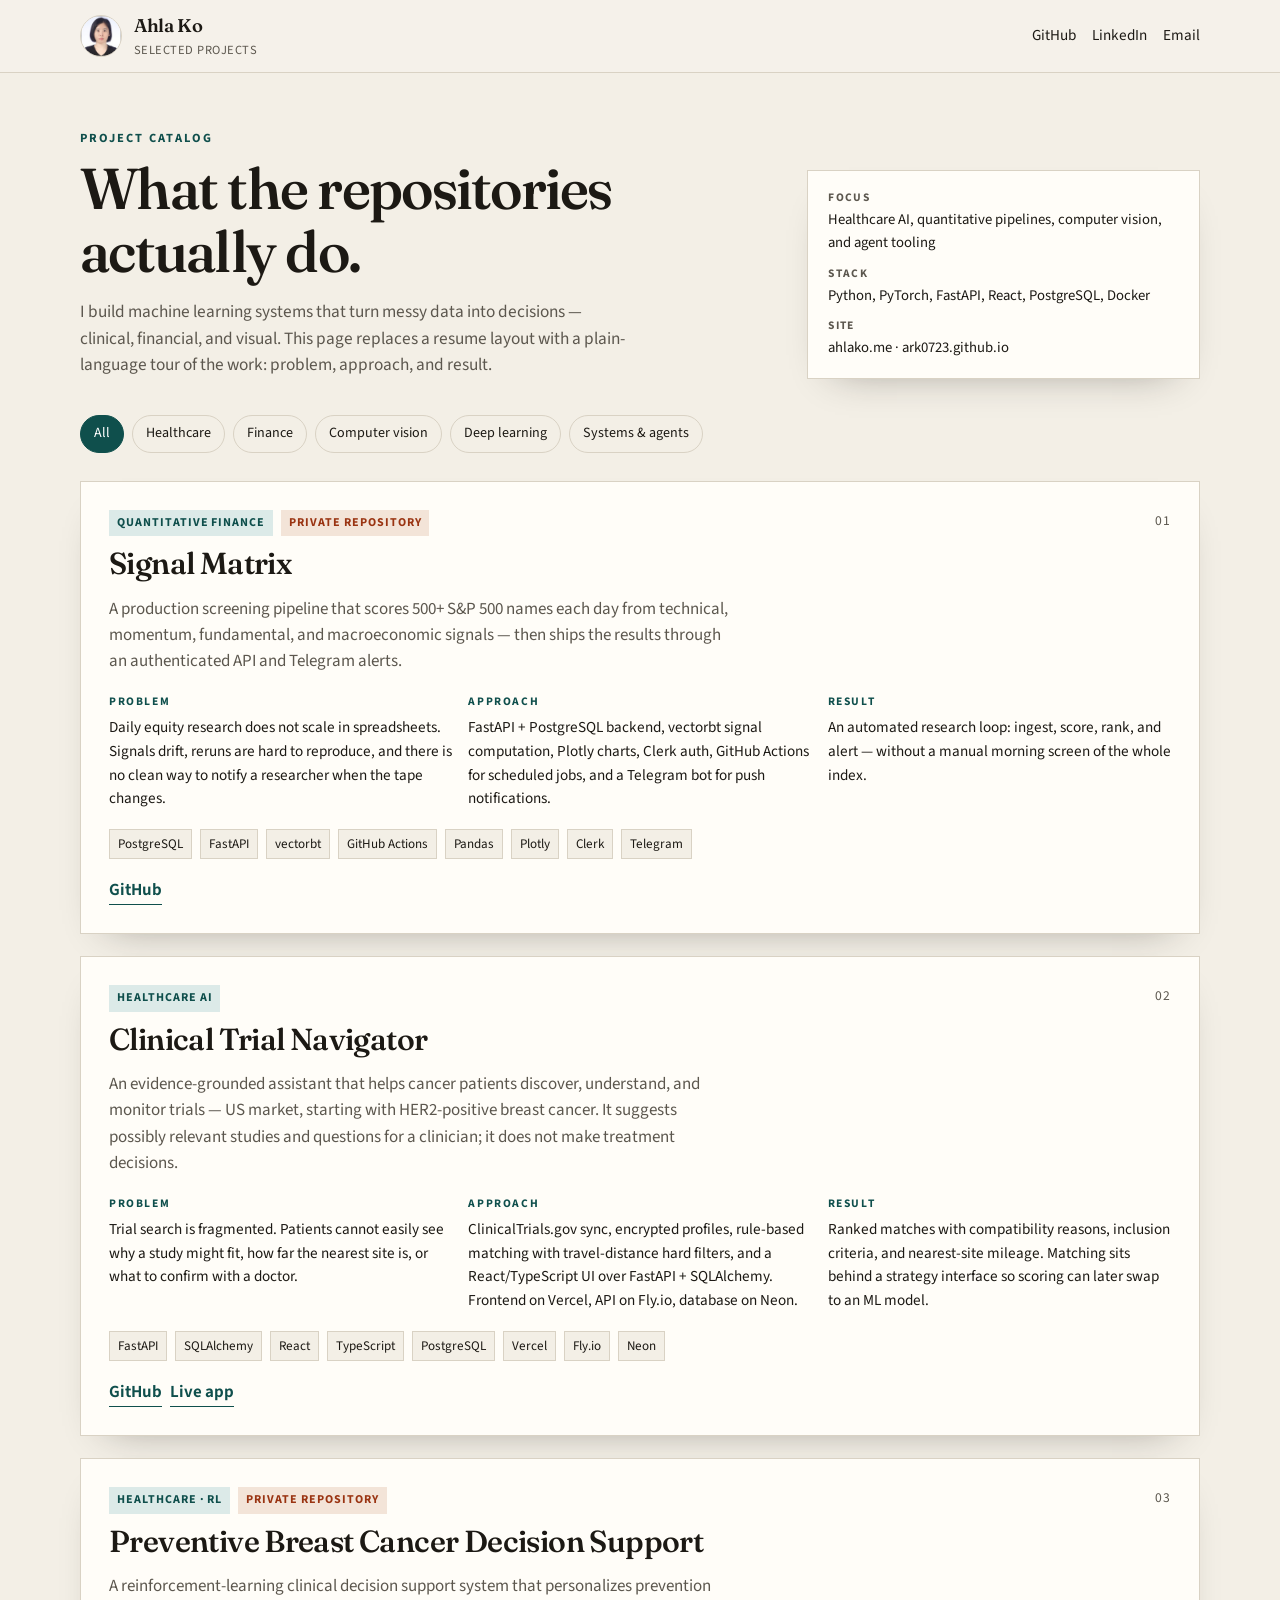
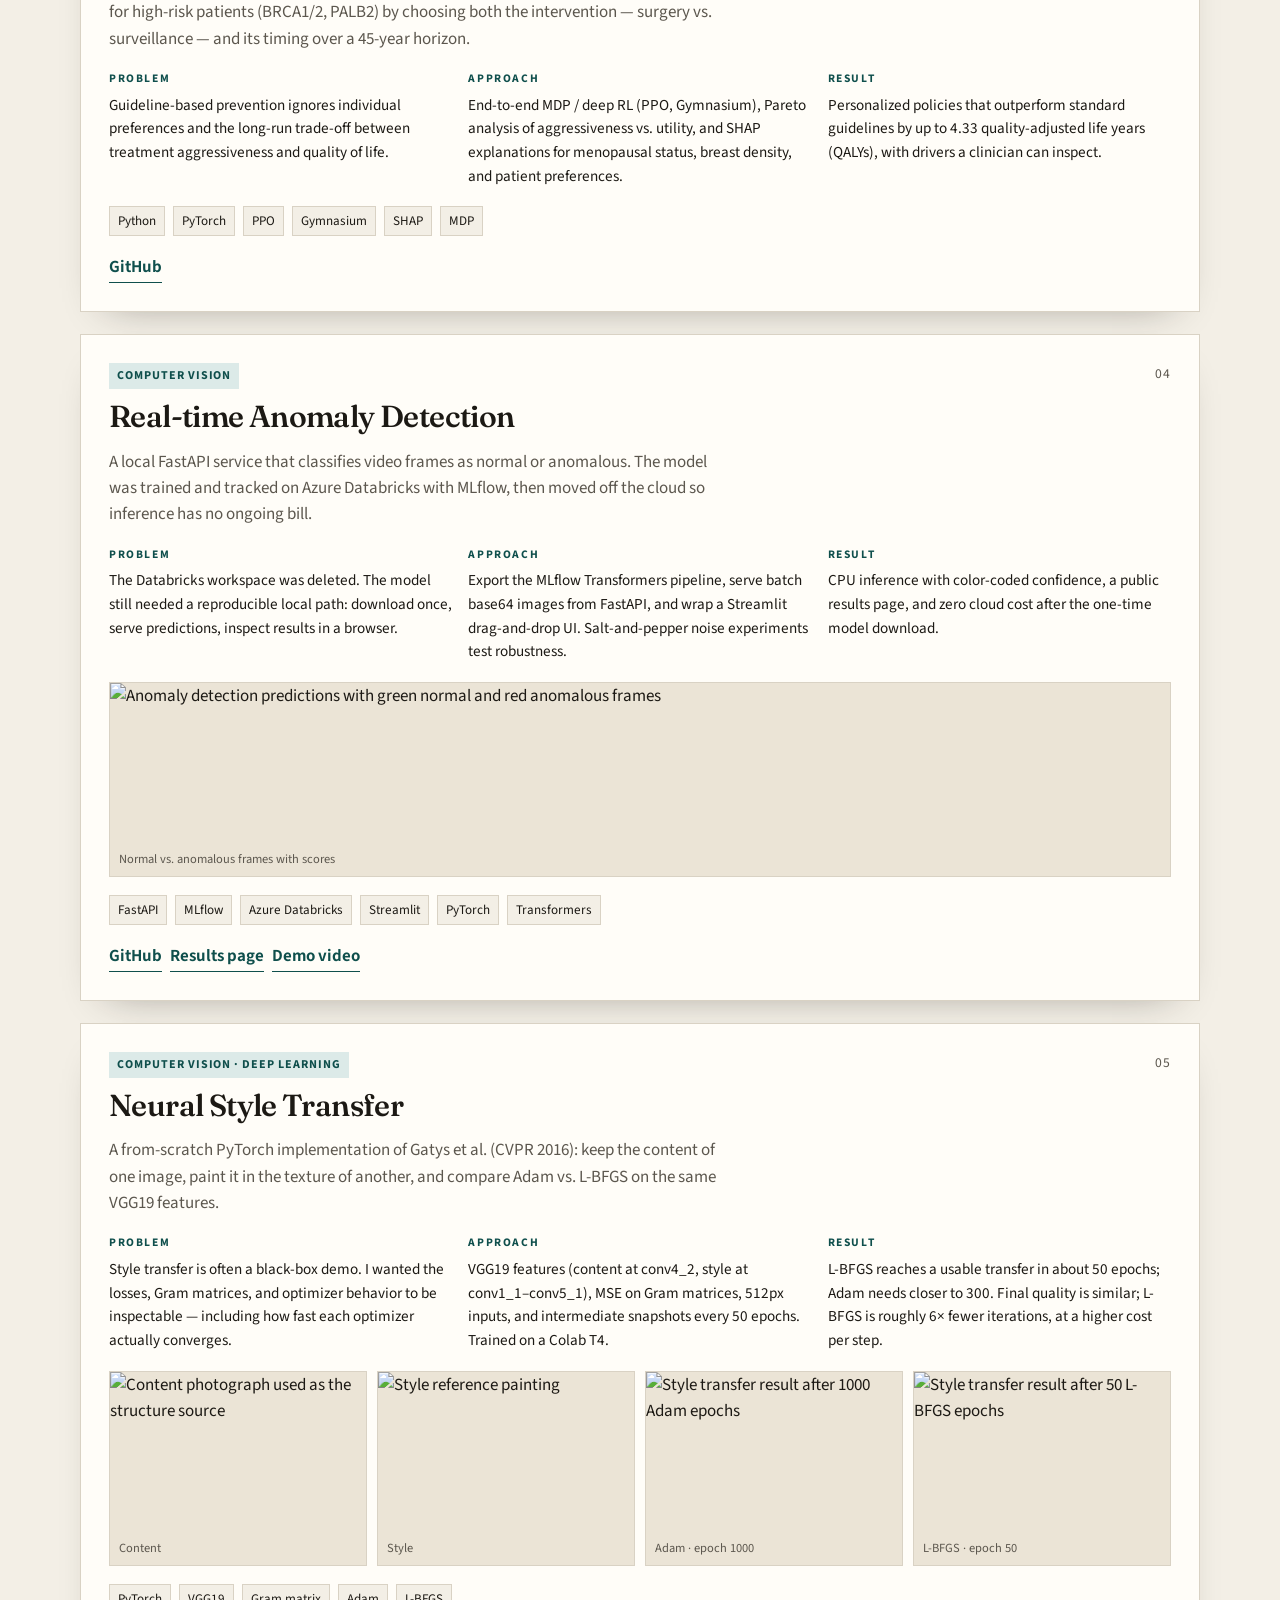
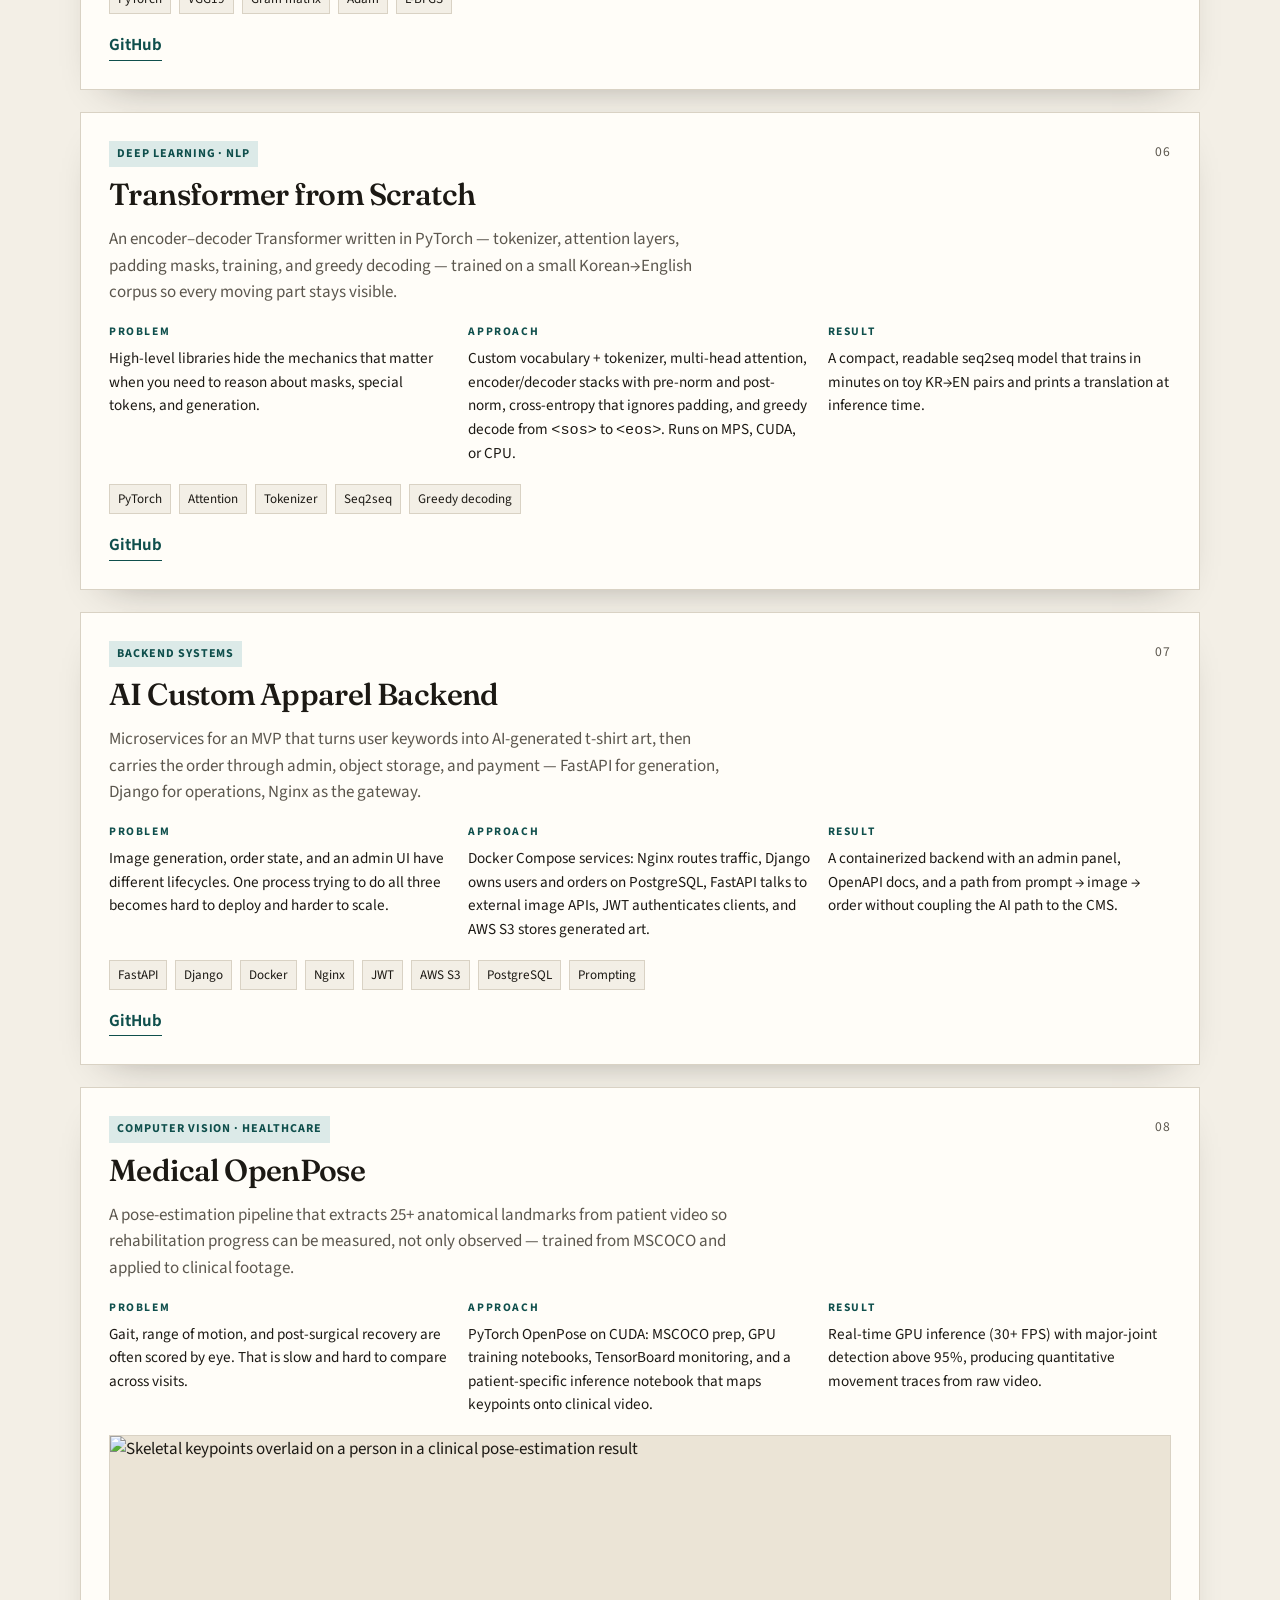
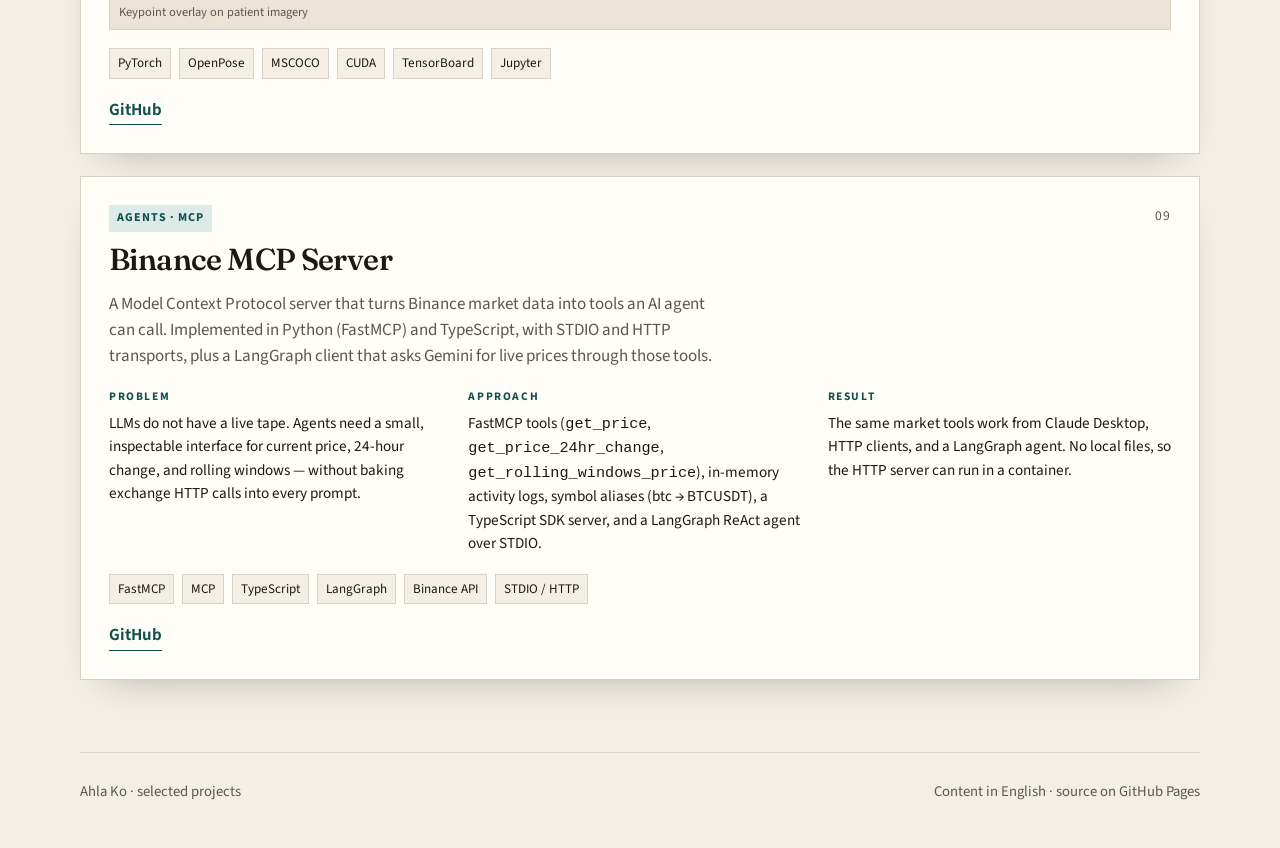
==== index.html @ 9016298a "Replace resume theme with an English project catalog. The GitHub Pages site now explains each select" ====
<!DOCTYPE html>
<html lang="en">
  <head>
    <meta charset="utf-8" />
    <meta name="viewport" content="width=device-width, initial-scale=1" />
    <title>Ahla Ko — Selected Projects</title>
    <meta
      name="description"
      content="Selected machine learning and systems projects by Ahla Ko: healthcare decision support, quantitative screening, computer vision, and agent tooling."
    />
    <meta property="og:title" content="Ahla Ko — Selected Projects" />
    <meta
      property="og:description"
      content="A concise tour of public and research repositories: what each project does, how it works, and why it exists."
    />
    <meta property="og:type" content="website" />
    <meta property="og:url" content="https://ahlako.me/" />
    <link rel="icon" href="favicon.ico" />
    <link rel="preconnect" href="https://fonts.googleapis.com" />
    <link rel="preconnect" href="https://fonts.gstatic.com" crossorigin />
    <link
      href="https://fonts.googleapis.com/css2?family=Fraunces:opsz,wght@9..144,500;9..144,600&family=Source+Sans+3:wght@400;650;700&display=swap"
      rel="stylesheet"
    />
    <link rel="stylesheet" href="assets/css/portfolio.css" />
  </head>
  <body>
    <a class="skip" href="#projects">Skip to projects</a>
    <header>
      <div class="wrap nav">
        <a class="brand" href="#top">
          <img src="assets/images/mypic.jpg" alt="Portrait of Ahla Ko" />
          <div>
            <strong>Ahla Ko</strong>
            <span>Selected projects</span>
          </div>
        </a>
        <nav class="nav-links" aria-label="Profile links">
          <a href="https://github.com/ark0723">GitHub</a>
          <a href="https://www.linkedin.com/in/ahlako">LinkedIn</a>
          <a href="mailto:ark0723@gmail.com">Email</a>
        </nav>
      </div>
    </header>

    <main id="top">
      <section class="wrap hero">
        <div>
          <p class="kicker">Project catalog</p>
          <h1>What the repositories actually do.</h1>
          <p class="lede">
            I build machine learning systems that turn messy data into decisions —
            clinical, financial, and visual. This page replaces a resume layout with
            a plain-language tour of the work: problem, approach, and result.
          </p>
        </div>
        <aside class="hero-meta">
          <p>
            <strong>Focus</strong>
            Healthcare AI, quantitative pipelines, computer vision, and agent tooling
          </p>
          <p>
            <strong>Stack</strong>
            Python, PyTorch, FastAPI, React, PostgreSQL, Docker
          </p>
          <p>
            <strong>Site</strong>
            ahlako.me · ark0723.github.io
          </p>
        </aside>
      </section>

      <div class="wrap">
        <div class="filters" role="tablist" aria-label="Filter projects">
          <button class="filter is-active" data-filter="all">All</button>
          <button class="filter" data-filter="healthcare">Healthcare</button>
          <button class="filter" data-filter="finance">Finance</button>
          <button class="filter" data-filter="vision">Computer vision</button>
          <button class="filter" data-filter="deeplearning">Deep learning</button>
          <button class="filter" data-filter="systems">Systems &amp; agents</button>
        </div>
      </div>

      <section id="projects" class="wrap list">
        <article class="project" data-tags="finance,systems">
          <div class="project-top">
            <div>
              <div class="badge-row">
                <span class="badge">Quantitative finance</span>
                <span class="badge private">Private repository</span>
              </div>
              <h2>Signal Matrix</h2>
              <p class="pitch">
                A production screening pipeline that scores 500+ S&amp;P 500 names
                each day from technical, momentum, fundamental, and macroeconomic
                signals — then ships the results through an authenticated API and
                Telegram alerts.
              </p>
            </div>
            <span class="idx">01</span>
          </div>
          <div class="facts">
            <div>
              <h3>Problem</h3>
              <p>
                Daily equity research does not scale in spreadsheets. Signals drift,
                reruns are hard to reproduce, and there is no clean way to notify a
                researcher when the tape changes.
              </p>
            </div>
            <div>
              <h3>Approach</h3>
              <p>
                FastAPI + PostgreSQL backend, vectorbt signal computation, Plotly
                charts, Clerk auth, GitHub Actions for scheduled jobs, and a Telegram
                bot for push notifications.
              </p>
            </div>
            <div>
              <h3>Result</h3>
              <p>
                An automated research loop: ingest, score, rank, and alert — without
                a manual morning screen of the whole index.
              </p>
            </div>
          </div>
          <div class="tags">
            <span>PostgreSQL</span><span>FastAPI</span><span>vectorbt</span>
            <span>GitHub Actions</span><span>Pandas</span><span>Plotly</span>
            <span>Clerk</span><span>Telegram</span>
          </div>
          <div class="links">
            <a href="https://github.com/ark0723/signal-matrix">GitHub</a>
          </div>
        </article>

        <article class="project" data-tags="healthcare,systems">
          <div class="project-top">
            <div>
              <div class="badge-row">
                <span class="badge">Healthcare AI</span>
              </div>
              <h2>Clinical Trial Navigator</h2>
              <p class="pitch">
                An evidence-grounded assistant that helps cancer patients discover,
                understand, and monitor trials — US market, starting with
                HER2-positive breast cancer. It suggests possibly relevant studies
                and questions for a clinician; it does not make treatment decisions.
              </p>
            </div>
            <span class="idx">02</span>
          </div>
          <div class="facts">
            <div>
              <h3>Problem</h3>
              <p>
                Trial search is fragmented. Patients cannot easily see why a study
                might fit, how far the nearest site is, or what to confirm with a
                doctor.
              </p>
            </div>
            <div>
              <h3>Approach</h3>
              <p>
                ClinicalTrials.gov sync, encrypted profiles, rule-based matching with
                travel-distance hard filters, and a React/TypeScript UI over FastAPI
                + SQLAlchemy. Frontend on Vercel, API on Fly.io, database on Neon.
              </p>
            </div>
            <div>
              <h3>Result</h3>
              <p>
                Ranked matches with compatibility reasons, inclusion criteria, and
                nearest-site mileage. Matching sits behind a strategy interface so
                scoring can later swap to an ML model.
              </p>
            </div>
          </div>
          <div class="tags">
            <span>FastAPI</span><span>SQLAlchemy</span><span>React</span>
            <span>TypeScript</span><span>PostgreSQL</span><span>Vercel</span>
            <span>Fly.io</span><span>Neon</span>
          </div>
          <div class="links">
            <a href="https://github.com/ark0723/clinical_trials_tracker">GitHub</a>
            <a href="https://clinical-trial-navigator-one.vercel.app">Live app</a>
          </div>
        </article>

        <article class="project" data-tags="healthcare,deeplearning">
          <div class="project-top">
            <div>
              <div class="badge-row">
                <span class="badge">Healthcare · RL</span>
                <span class="badge private">Private repository</span>
              </div>
              <h2>Preventive Breast Cancer Decision Support</h2>
              <p class="pitch">
                A reinforcement-learning clinical decision support system that
                personalizes prevention for high-risk patients (BRCA1/2, PALB2) by
                choosing both the intervention — surgery vs. surveillance — and its
                timing over a 45-year horizon.
              </p>
            </div>
            <span class="idx">03</span>
          </div>
          <div class="facts">
            <div>
              <h3>Problem</h3>
              <p>
                Guideline-based prevention ignores individual preferences and the
                long-run trade-off between treatment aggressiveness and quality of
                life.
              </p>
            </div>
            <div>
              <h3>Approach</h3>
              <p>
                End-to-end MDP / deep RL (PPO, Gymnasium), Pareto analysis of
                aggressiveness vs. utility, and SHAP explanations for menopausal
                status, breast density, and patient preferences.
              </p>
            </div>
            <div>
              <h3>Result</h3>
              <p>
                Personalized policies that outperform standard guidelines by up to
                4.33 quality-adjusted life years (QALYs), with drivers a clinician
                can inspect.
              </p>
            </div>
          </div>
          <div class="tags">
            <span>Python</span><span>PyTorch</span><span>PPO</span>
            <span>Gymnasium</span><span>SHAP</span><span>MDP</span>
          </div>
          <div class="links">
            <a href="https://github.com/ark0723/preventive_BC">GitHub</a>
          </div>
        </article>

        <article class="project" data-tags="vision,systems">
          <div class="project-top">
            <div>
              <div class="badge-row">
                <span class="badge">Computer vision</span>
              </div>
              <h2>Real-time Anomaly Detection</h2>
              <p class="pitch">
                A local FastAPI service that classifies video frames as normal or
                anomalous. The model was trained and tracked on Azure Databricks with
                MLflow, then moved off the cloud so inference has no ongoing bill.
              </p>
            </div>
            <span class="idx">04</span>
          </div>
          <div class="facts">
            <div>
              <h3>Problem</h3>
              <p>
                The Databricks workspace was deleted. The model still needed a
                reproducible local path: download once, serve predictions, inspect
                results in a browser.
              </p>
            </div>
            <div>
              <h3>Approach</h3>
              <p>
                Export the MLflow Transformers pipeline, serve batch base64 images
                from FastAPI, and wrap a Streamlit drag-and-drop UI. Salt-and-pepper
                noise experiments test robustness.
              </p>
            </div>
            <div>
              <h3>Result</h3>
              <p>
                CPU inference with color-coded confidence, a public results page, and
                zero cloud cost after the one-time model download.
              </p>
            </div>
          </div>
          <div class="gallery">
            <figure>
              <img
                src="https://raw.githubusercontent.com/ark0723/anomaly_detection/04f089b6805a52ae7a5866119c7d2aca2167f030/assets/prediction_results.png"
                alt="Anomaly detection predictions with green normal and red anomalous frames"
                loading="lazy"
              />
              <figcaption>Normal vs. anomalous frames with scores</figcaption>
            </figure>
          </div>
          <div class="tags">
            <span>FastAPI</span><span>MLflow</span><span>Azure Databricks</span>
            <span>Streamlit</span><span>PyTorch</span><span>Transformers</span>
          </div>
          <div class="links">
            <a href="https://github.com/ark0723/anomaly_detection">GitHub</a>
            <a href="https://ark0723.github.io/anomaly_detection/">Results page</a>
            <a
              href="https://github.com/ark0723/anomaly_detection/releases/latest/download/demo_video.mp4"
              >Demo video</a
            >
          </div>
        </article>

        <article class="project" data-tags="vision,deeplearning">
          <div class="project-top">
            <div>
              <div class="badge-row">
                <span class="badge">Computer vision · Deep learning</span>
              </div>
              <h2>Neural Style Transfer</h2>
              <p class="pitch">
                A from-scratch PyTorch implementation of Gatys et al. (CVPR 2016):
                keep the content of one image, paint it in the texture of another,
                and compare Adam vs. L-BFGS on the same VGG19 features.
              </p>
            </div>
            <span class="idx">05</span>
          </div>
          <div class="facts">
            <div>
              <h3>Problem</h3>
              <p>
                Style transfer is often a black-box demo. I wanted the losses,
                Gram matrices, and optimizer behavior to be inspectable — including
                how fast each optimizer actually converges.
              </p>
            </div>
            <div>
              <h3>Approach</h3>
              <p>
                VGG19 features (content at conv4_2, style at conv1_1–conv5_1), MSE
                on Gram matrices, 512px inputs, and intermediate snapshots every 50
                epochs. Trained on a Colab T4.
              </p>
            </div>
            <div>
              <h3>Result</h3>
              <p>
                L-BFGS reaches a usable transfer in about 50 epochs; Adam needs
                closer to 300. Final quality is similar; L-BFGS is roughly 6× fewer
                iterations, at a higher cost per step.
              </p>
            </div>
          </div>
          <div class="gallery">
            <figure>
              <img
                src="https://raw.githubusercontent.com/ark0723/neural-style-transfer/5dbdb1aee99af953ebfcea2b80c8b10075f7fc8d/data/content.jpg"
                alt="Content photograph used as the structure source"
                loading="lazy"
              />
              <figcaption>Content</figcaption>
            </figure>
            <figure>
              <img
                src="https://raw.githubusercontent.com/ark0723/neural-style-transfer/5dbdb1aee99af953ebfcea2b80c8b10075f7fc8d/data/style2.jpg"
                alt="Style reference painting"
                loading="lazy"
              />
              <figcaption>Style</figcaption>
            </figure>
            <figure>
              <img
                src="https://raw.githubusercontent.com/ark0723/neural-style-transfer/5dbdb1aee99af953ebfcea2b80c8b10075f7fc8d/result/adam_1e6_0.1/output_epoch_1000.png"
                alt="Style transfer result after 1000 Adam epochs"
                loading="lazy"
              />
              <figcaption>Adam · epoch 1000</figcaption>
            </figure>
            <figure>
              <img
                src="https://raw.githubusercontent.com/ark0723/neural-style-transfer/5dbdb1aee99af953ebfcea2b80c8b10075f7fc8d/result/lgbfg_1e6_1/output_epoch_50.png"
                alt="Style transfer result after 50 L-BFGS epochs"
                loading="lazy"
              />
              <figcaption>L-BFGS · epoch 50</figcaption>
            </figure>
          </div>
          <div class="tags">
            <span>PyTorch</span><span>VGG19</span><span>Gram matrix</span>
            <span>Adam</span><span>L-BFGS</span>
          </div>
          <div class="links">
            <a href="https://github.com/ark0723/neural-style-transfer">GitHub</a>
          </div>
        </article>

        <article class="project" data-tags="deeplearning">
          <div class="project-top">
            <div>
              <div class="badge-row">
                <span class="badge">Deep learning · NLP</span>
              </div>
              <h2>Transformer from Scratch</h2>
              <p class="pitch">
                An encoder–decoder Transformer written in PyTorch — tokenizer,
                attention layers, padding masks, training, and greedy decoding —
                trained on a small Korean→English corpus so every moving part stays
                visible.
              </p>
            </div>
            <span class="idx">06</span>
          </div>
          <div class="facts">
            <div>
              <h3>Problem</h3>
              <p>
                High-level libraries hide the mechanics that matter when you need to
                reason about masks, special tokens, and generation.
              </p>
            </div>
            <div>
              <h3>Approach</h3>
              <p>
                Custom vocabulary + tokenizer, multi-head attention, encoder/decoder
                stacks with pre-norm and post-norm, cross-entropy that ignores
                padding, and greedy decode from <code>&lt;sos&gt;</code> to
                <code>&lt;eos&gt;</code>. Runs on MPS, CUDA, or CPU.
              </p>
            </div>
            <div>
              <h3>Result</h3>
              <p>
                A compact, readable seq2seq model that trains in minutes on toy
                KR→EN pairs and prints a translation at inference time.
              </p>
            </div>
          </div>
          <div class="tags">
            <span>PyTorch</span><span>Attention</span><span>Tokenizer</span>
            <span>Seq2seq</span><span>Greedy decoding</span>
          </div>
          <div class="links">
            <a href="https://github.com/ark0723/transformer_from_scratch">GitHub</a>
          </div>
        </article>

        <article class="project" data-tags="systems">
          <div class="project-top">
            <div>
              <div class="badge-row">
                <span class="badge">Backend systems</span>
              </div>
              <h2>AI Custom Apparel Backend</h2>
              <p class="pitch">
                Microservices for an MVP that turns user keywords into AI-generated
                t-shirt art, then carries the order through admin, object storage,
                and payment — FastAPI for generation, Django for operations, Nginx
                as the gateway.
              </p>
            </div>
            <span class="idx">07</span>
          </div>
          <div class="facts">
            <div>
              <h3>Problem</h3>
              <p>
                Image generation, order state, and an admin UI have different
                lifecycles. One process trying to do all three becomes hard to
                deploy and harder to scale.
              </p>
            </div>
            <div>
              <h3>Approach</h3>
              <p>
                Docker Compose services: Nginx routes traffic, Django owns users and
                orders on PostgreSQL, FastAPI talks to external image APIs, JWT
                authenticates clients, and AWS S3 stores generated art.
              </p>
            </div>
            <div>
              <h3>Result</h3>
              <p>
                A containerized backend with an admin panel, OpenAPI docs, and a
                path from prompt → image → order without coupling the AI path to the
                CMS.
              </p>
            </div>
          </div>
          <div class="tags">
            <span>FastAPI</span><span>Django</span><span>Docker</span>
            <span>Nginx</span><span>JWT</span><span>AWS S3</span>
            <span>PostgreSQL</span><span>Prompting</span>
          </div>
          <div class="links">
            <a href="https://github.com/ark0723/aif_deployment">GitHub</a>
          </div>
        </article>

        <article class="project" data-tags="vision,healthcare,deeplearning">
          <div class="project-top">
            <div>
              <div class="badge-row">
                <span class="badge">Computer vision · Healthcare</span>
              </div>
              <h2>Medical OpenPose</h2>
              <p class="pitch">
                A pose-estimation pipeline that extracts 25+ anatomical landmarks
                from patient video so rehabilitation progress can be measured, not
                only observed — trained from MSCOCO and applied to clinical footage.
              </p>
            </div>
            <span class="idx">08</span>
          </div>
          <div class="facts">
            <div>
              <h3>Problem</h3>
              <p>
                Gait, range of motion, and post-surgical recovery are often scored
                by eye. That is slow and hard to compare across visits.
              </p>
            </div>
            <div>
              <h3>Approach</h3>
              <p>
                PyTorch OpenPose on CUDA: MSCOCO prep, GPU training notebooks,
                TensorBoard monitoring, and a patient-specific inference notebook
                that maps keypoints onto clinical video.
              </p>
            </div>
            <div>
              <h3>Result</h3>
              <p>
                Real-time GPU inference (30+ FPS) with major-joint detection above
                95%, producing quantitative movement traces from raw video.
              </p>
            </div>
          </div>
          <div class="gallery">
            <figure>
              <img
                src="https://raw.githubusercontent.com/ark0723/MyProject/9e6411b0421496bae13d8b7289794afb74c4eab9/OpenPose/result.png"
                alt="Skeletal keypoints overlaid on a person in a clinical pose-estimation result"
                loading="lazy"
              />
              <figcaption>Keypoint overlay on patient imagery</figcaption>
            </figure>
          </div>
          <div class="tags">
            <span>PyTorch</span><span>OpenPose</span><span>MSCOCO</span>
            <span>CUDA</span><span>TensorBoard</span><span>Jupyter</span>
          </div>
          <div class="links">
            <a href="https://github.com/ark0723/MyProject/tree/master/OpenPose"
              >GitHub</a
            >
          </div>
        </article>

        <article class="project" data-tags="systems,finance">
          <div class="project-top">
            <div>
              <div class="badge-row">
                <span class="badge">Agents · MCP</span>
              </div>
              <h2>Binance MCP Server</h2>
              <p class="pitch">
                A Model Context Protocol server that turns Binance market data into
                tools an AI agent can call. Implemented in Python (FastMCP) and
                TypeScript, with STDIO and HTTP transports, plus a LangGraph client
                that asks Gemini for live prices through those tools.
              </p>
            </div>
            <span class="idx">09</span>
          </div>
          <div class="facts">
            <div>
              <h3>Problem</h3>
              <p>
                LLMs do not have a live tape. Agents need a small, inspectable
                interface for current price, 24-hour change, and rolling windows —
                without baking exchange HTTP calls into every prompt.
              </p>
            </div>
            <div>
              <h3>Approach</h3>
              <p>
                FastMCP tools (<code>get_price</code>,
                <code>get_price_24hr_change</code>,
                <code>get_rolling_windows_price</code>), in-memory activity logs,
                symbol aliases (btc → BTCUSDT), a TypeScript SDK server, and a
                LangGraph ReAct agent over STDIO.
              </p>
            </div>
            <div>
              <h3>Result</h3>
              <p>
                The same market tools work from Claude Desktop, HTTP clients, and a
                LangGraph agent. No local files, so the HTTP server can run in a
                container.
              </p>
            </div>
          </div>
          <div class="tags">
            <span>FastMCP</span><span>MCP</span><span>TypeScript</span>
            <span>LangGraph</span><span>Binance API</span><span>STDIO / HTTP</span>
          </div>
          <div class="links">
            <a href="https://github.com/ark0723/mcp_from_scratch">GitHub</a>
          </div>
        </article>
      </section>
      <p class="wrap empty" id="empty">No projects in this category.</p>
    </main>

    <footer class="wrap">
      <span>Ahla Ko · selected projects</span>
      <span>Content in English · source on GitHub Pages</span>
    </footer>

    <script>
      const buttons = document.querySelectorAll(".filter");
      const cards = document.querySelectorAll(".project");
      const empty = document.getElementById("empty");

      buttons.forEach((button) => {
        button.addEventListener("click", () => {
          const filter = button.dataset.filter;
          buttons.forEach((item) => item.classList.toggle("is-active", item === button));
          let visible = 0;
          cards.forEach((card) => {
            const tags = card.dataset.tags.split(",");
            const show = filter === "all" || tags.includes(filter);
            card.hidden = !show;
            if (show) visible += 1;
          });
          empty.classList.toggle("is-visible", visible === 0);
        });
      });
    </script>
  </body>
</html>
---- assets/css/portfolio.css ----
:root {
  --bg: #f3efe6;
  --bg-2: #ebe4d6;
  --paper: #fffdf8;
  --ink: #1c1914;
  --muted: #5c574e;
  --line: #d9d2c4;
  --accent: #0f4f4c;
  --accent-soft: #dceae8;
  --warn: #9a3412;
  --shadow: 0 18px 40px -28px rgba(28, 25, 20, 0.45);
  --max: 1120px;
  --sans: "Source Sans 3", "Segoe UI", sans-serif;
  --serif: "Fraunces", "Iowan Old Style", Georgia, serif;
}

*,
*::before,
*::after {
  box-sizing: border-box;
}

html {
  scroll-behavior: smooth;
}

body {
  margin: 0;
  background:
    radial-gradient(1200px 600px at 0% -10%, #e4efe9 0%, transparent 55%),
    var(--bg);
  color: var(--ink);
  font-family: var(--sans);
  font-size: 17px;
  line-height: 1.55;
}

img {
  max-width: 100%;
  display: block;
}

a {
  color: var(--accent);
}

.skip {
  position: absolute;
  left: -999px;
  top: 0;
}

.skip:focus {
  left: 16px;
  top: 16px;
  background: var(--paper);
  padding: 8px 12px;
  z-index: 20;
}

.wrap {
  width: min(var(--max), calc(100% - 40px));
  margin: 0 auto;
}

header {
  position: sticky;
  top: 0;
  z-index: 10;
  backdrop-filter: blur(12px);
  background: color-mix(in srgb, var(--bg) 86%, white);
  border-bottom: 1px solid var(--line);
}

.nav {
  display: flex;
  align-items: center;
  justify-content: space-between;
  gap: 16px;
  min-height: 72px;
}

.brand {
  display: flex;
  align-items: center;
  gap: 12px;
  text-decoration: none;
  color: inherit;
}

.brand img {
  width: 42px;
  height: 42px;
  object-fit: cover;
  border-radius: 50%;
  border: 1px solid var(--line);
}

.brand strong {
  font-family: var(--serif);
  font-size: 1.15rem;
  font-weight: 600;
  letter-spacing: -0.02em;
}

.brand span {
  display: block;
  color: var(--muted);
  font-size: 0.78rem;
  letter-spacing: 0.04em;
  text-transform: uppercase;
}

.nav-links {
  display: flex;
  flex-wrap: wrap;
  gap: 8px 16px;
}

.nav-links a {
  color: var(--ink);
  text-decoration: none;
  font-size: 0.95rem;
}

.nav-links a:hover {
  color: var(--accent);
}

.hero {
  padding: 56px 0 28px;
  display: grid;
  grid-template-columns: minmax(0, 1.4fr) minmax(240px, 0.8fr);
  gap: 40px;
  align-items: end;
}

.kicker {
  font-size: 0.78rem;
  letter-spacing: 0.16em;
  text-transform: uppercase;
  color: var(--accent);
  font-weight: 700;
  margin: 0 0 10px;
}

h1 {
  font-family: var(--serif);
  font-size: clamp(2.2rem, 5vw, 3.6rem);
  line-height: 1.08;
  letter-spacing: -0.03em;
  font-weight: 560;
  margin: 0 0 16px;
}

.lede {
  margin: 0;
  max-width: 62ch;
  color: var(--muted);
  font-size: 1.08rem;
}

.hero-meta {
  display: grid;
  gap: 10px;
  padding: 18px 20px;
  background: var(--paper);
  border: 1px solid var(--line);
  box-shadow: var(--shadow);
}

.hero-meta p {
  margin: 0;
  font-size: 0.92rem;
}

.hero-meta strong {
  display: block;
  font-size: 0.72rem;
  letter-spacing: 0.12em;
  text-transform: uppercase;
  color: var(--muted);
  font-weight: 700;
  margin-bottom: 2px;
}

.filters {
  display: flex;
  flex-wrap: wrap;
  gap: 8px;
  padding: 8px 0 28px;
}

.filter {
  border: 1px solid var(--line);
  background: transparent;
  color: var(--ink);
  border-radius: 999px;
  padding: 7px 13px;
  font: inherit;
  font-size: 0.88rem;
  cursor: pointer;
}

.filter:hover,
.filter.is-active {
  background: var(--accent);
  border-color: var(--accent);
  color: white;
}

.list {
  display: grid;
  gap: 22px;
  padding-bottom: 72px;
}

.project {
  background: var(--paper);
  border: 1px solid var(--line);
  box-shadow: var(--shadow);
  padding: 28px;
  display: grid;
  gap: 18px;
}

.project[hidden] {
  display: none;
}

.project-top {
  display: flex;
  justify-content: space-between;
  gap: 16px;
  align-items: flex-start;
}

.idx {
  font-variant-numeric: tabular-nums;
  color: var(--muted);
  font-size: 0.85rem;
  letter-spacing: 0.08em;
}

h2 {
  font-family: var(--serif);
  font-size: clamp(1.45rem, 2.4vw, 1.9rem);
  margin: 4px 0 8px;
  letter-spacing: -0.02em;
  font-weight: 560;
}

.pitch {
  margin: 0;
  color: var(--muted);
  max-width: 78ch;
}

.badge-row,
.tags,
.links {
  display: flex;
  flex-wrap: wrap;
  gap: 8px;
}

.badge {
  font-size: 0.75rem;
  letter-spacing: 0.08em;
  text-transform: uppercase;
  background: var(--accent-soft);
  color: var(--accent);
  padding: 4px 8px;
  font-weight: 700;
}

.badge.private {
  background: #f3e4d8;
  color: var(--warn);
}

.facts {
  display: grid;
  grid-template-columns: repeat(3, minmax(0, 1fr));
  gap: 16px;
}

.facts h3 {
  margin: 0 0 6px;
  font-size: 0.72rem;
  letter-spacing: 0.14em;
  text-transform: uppercase;
  color: var(--accent);
}

.facts p {
  margin: 0;
  font-size: 0.95rem;
}

.tags span {
  border: 1px solid var(--line);
  padding: 4px 8px;
  font-size: 0.82rem;
  background: var(--bg);
}

.links a {
  text-decoration: none;
  font-weight: 650;
  border-bottom: 1px solid currentColor;
  padding-bottom: 1px;
}

.gallery {
  display: grid;
  grid-template-columns: repeat(auto-fit, minmax(160px, 1fr));
  gap: 10px;
}

.gallery figure {
  margin: 0;
  background: var(--bg-2);
  border: 1px solid var(--line);
}

.gallery img {
  width: 100%;
  height: 160px;
  object-fit: cover;
}

.gallery figcaption {
  padding: 7px 9px;
  font-size: 0.78rem;
  color: var(--muted);
}

footer {
  border-top: 1px solid var(--line);
  padding: 28px 0 48px;
  color: var(--muted);
  display: flex;
  justify-content: space-between;
  gap: 12px;
  flex-wrap: wrap;
  font-size: 0.92rem;
}

.empty {
  display: none;
  padding: 40px 0 80px;
  color: var(--muted);
}

.empty.is-visible {
  display: block;
}

@media (max-width: 820px) {
  .hero,
  .facts {
    grid-template-columns: 1fr;
  }

  .nav {
    align-items: flex-start;
    padding: 12px 0;
  }

  .project {
    padding: 20px;
  }

  .gallery img {
    height: 180px;
  }
}
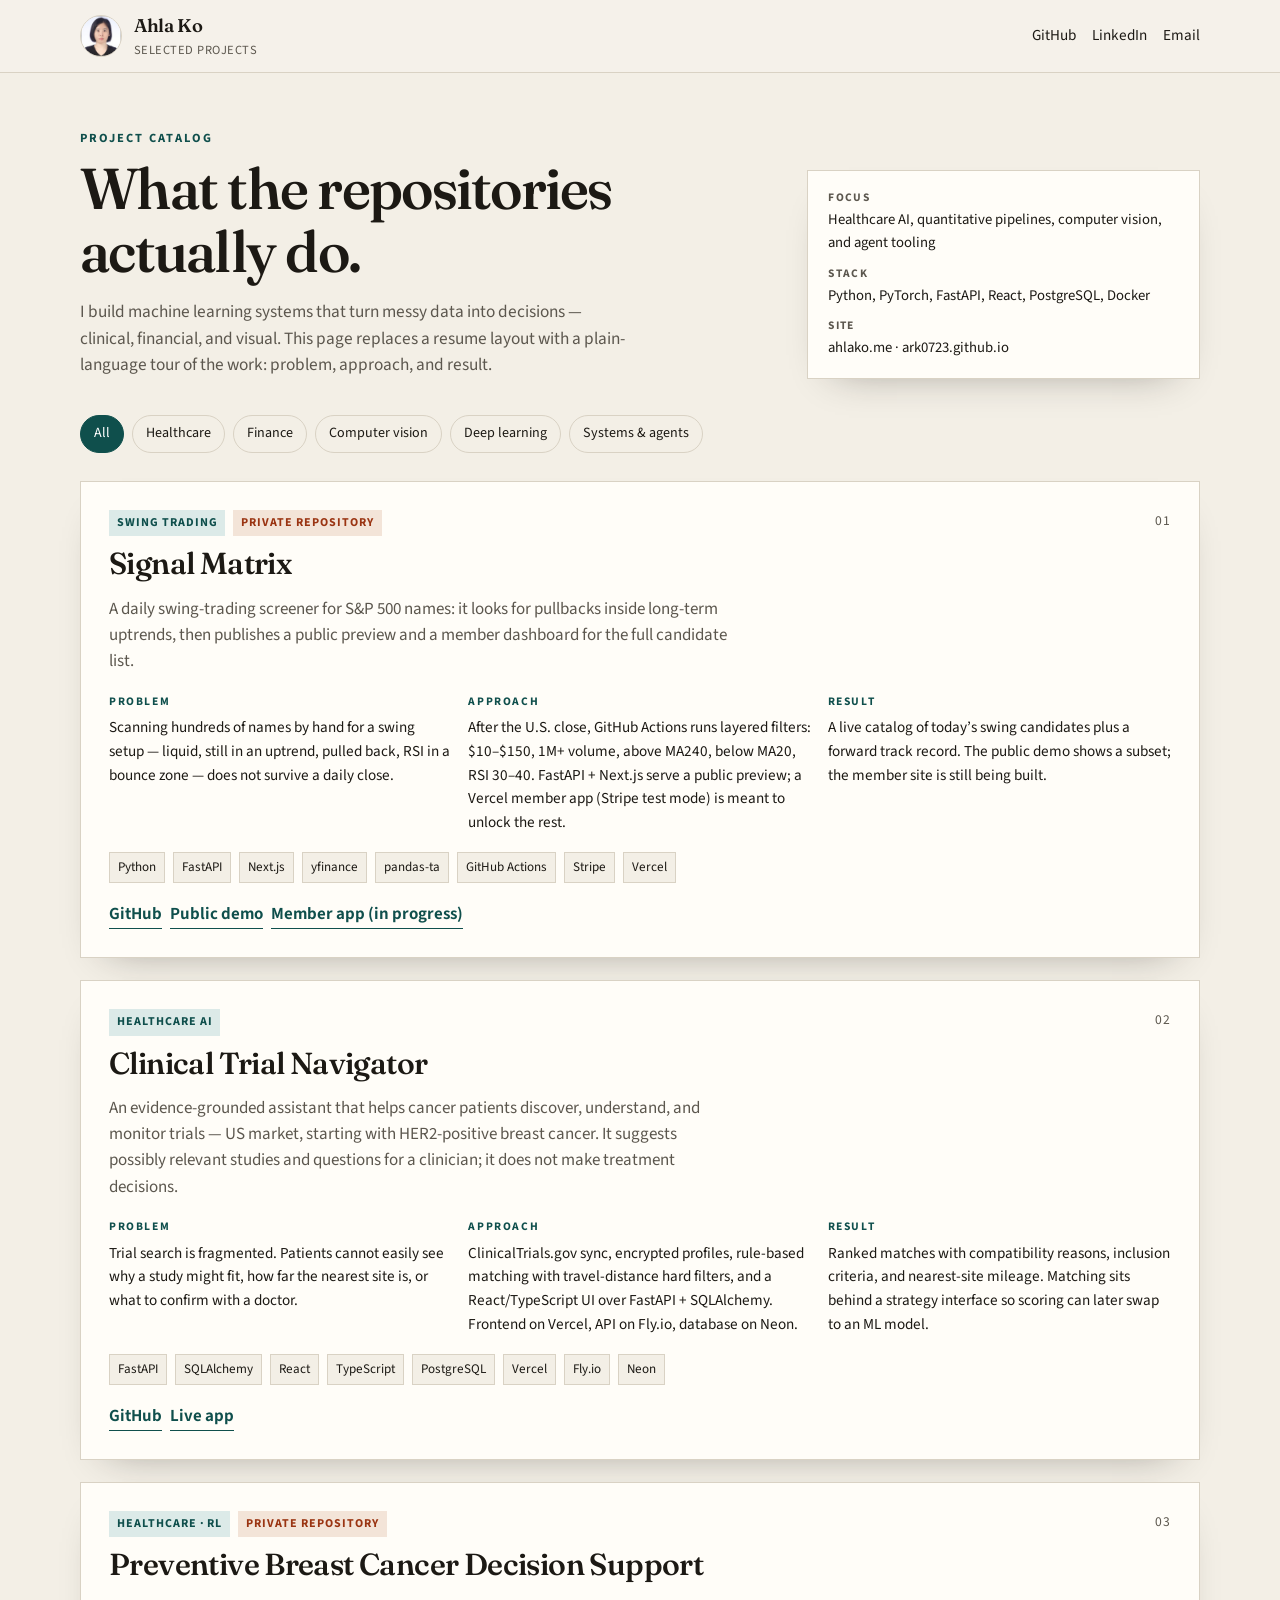
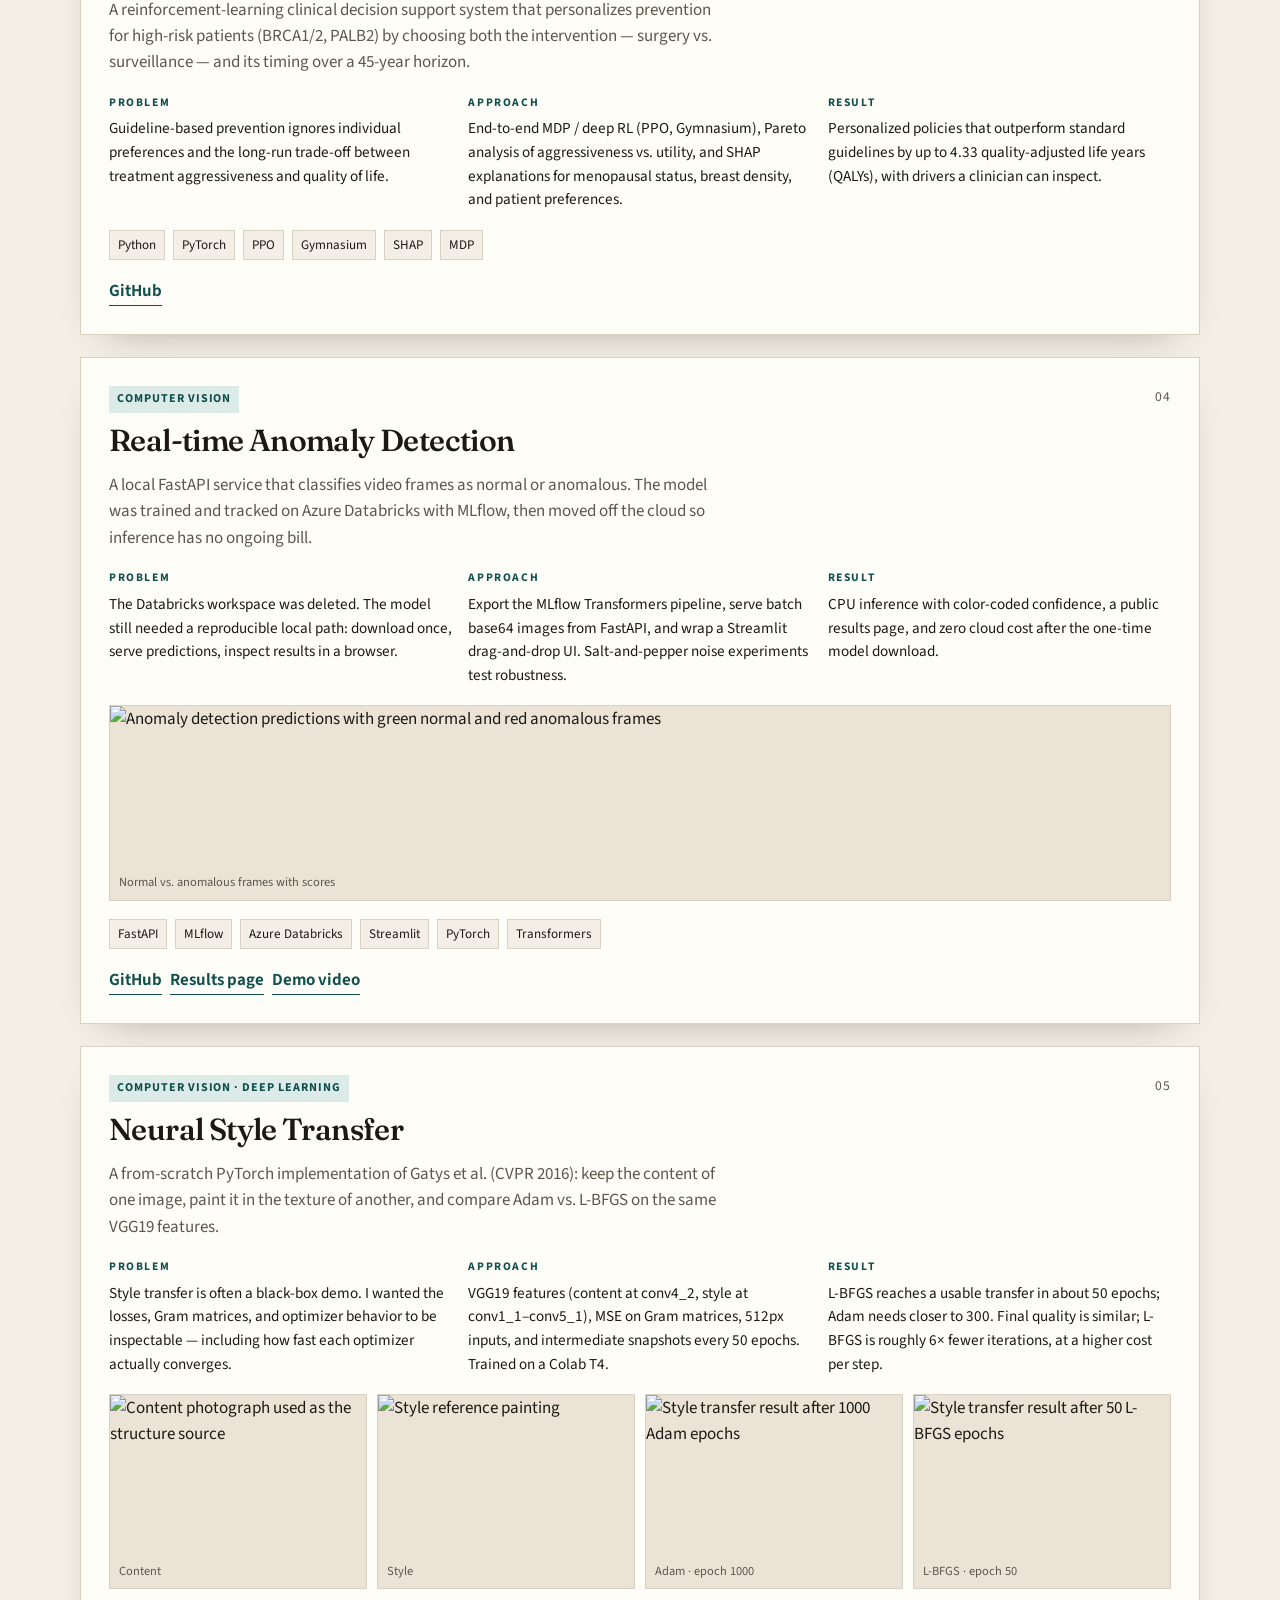
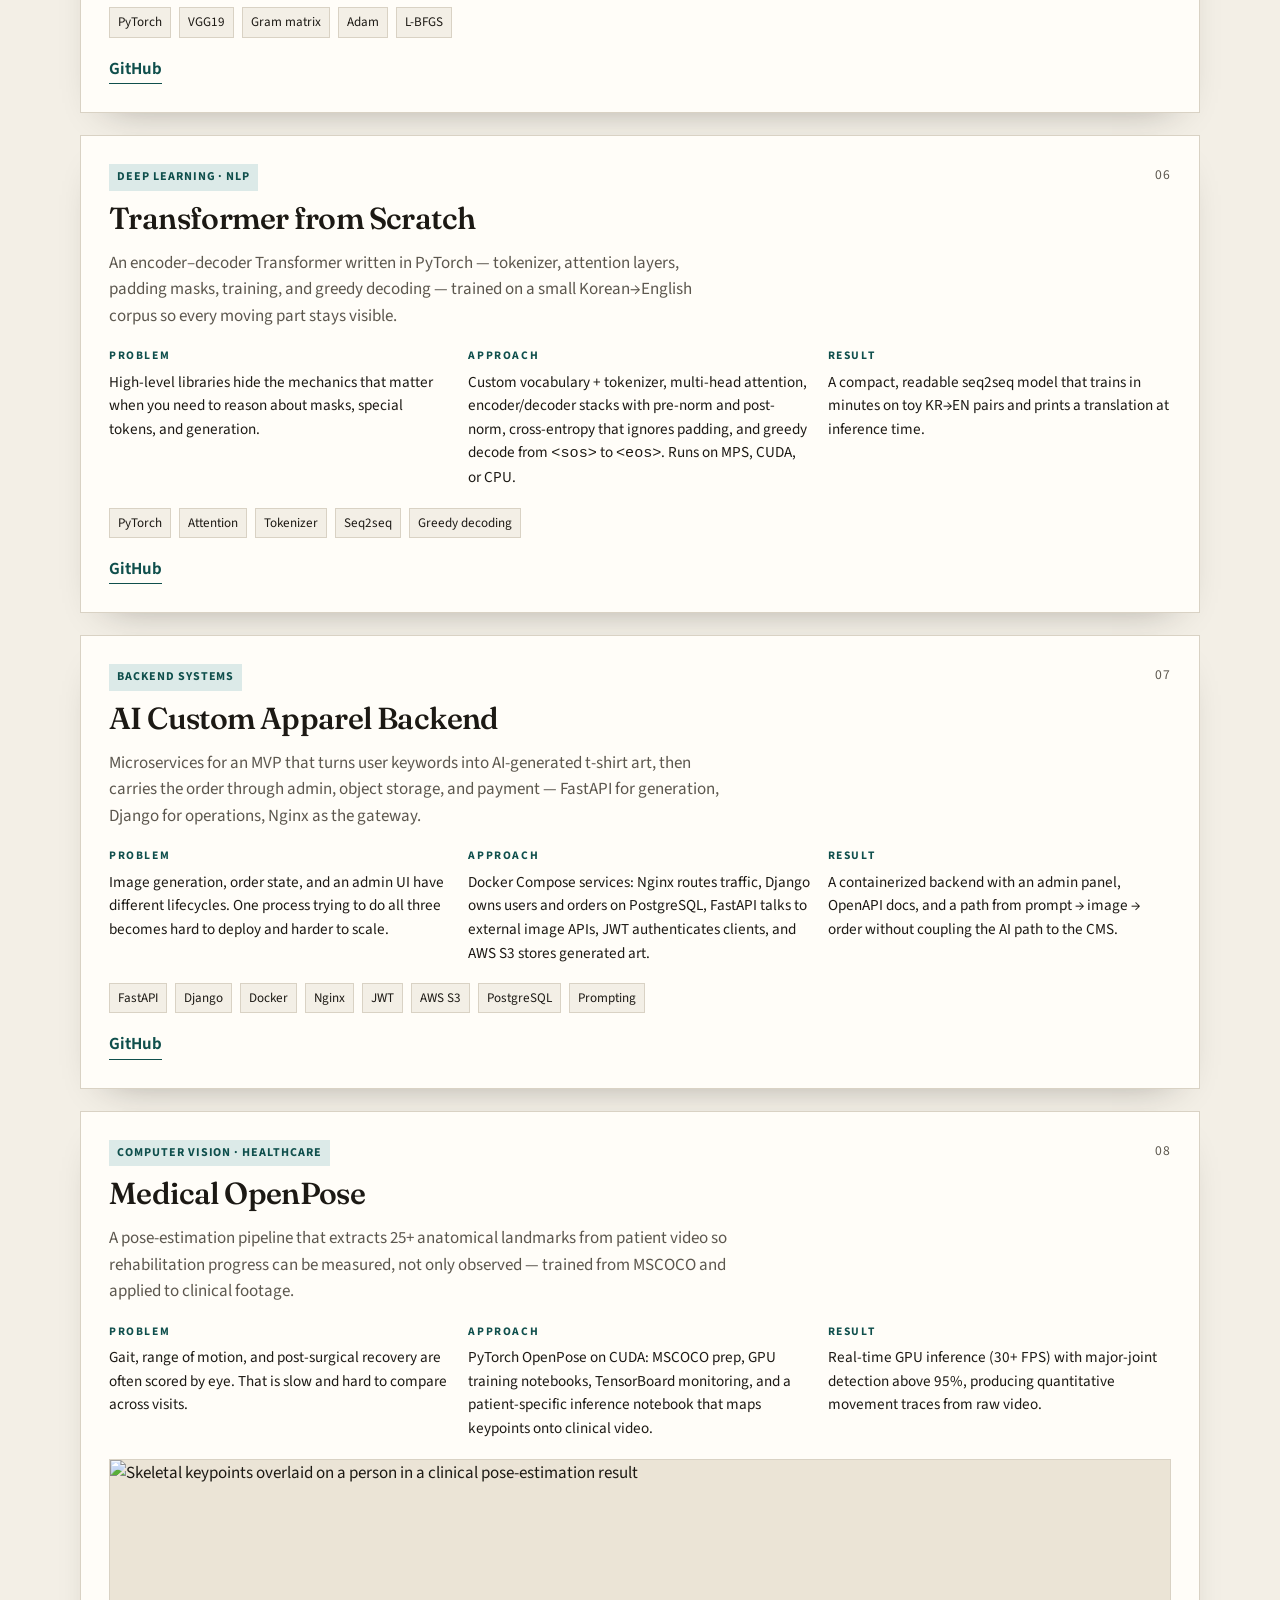
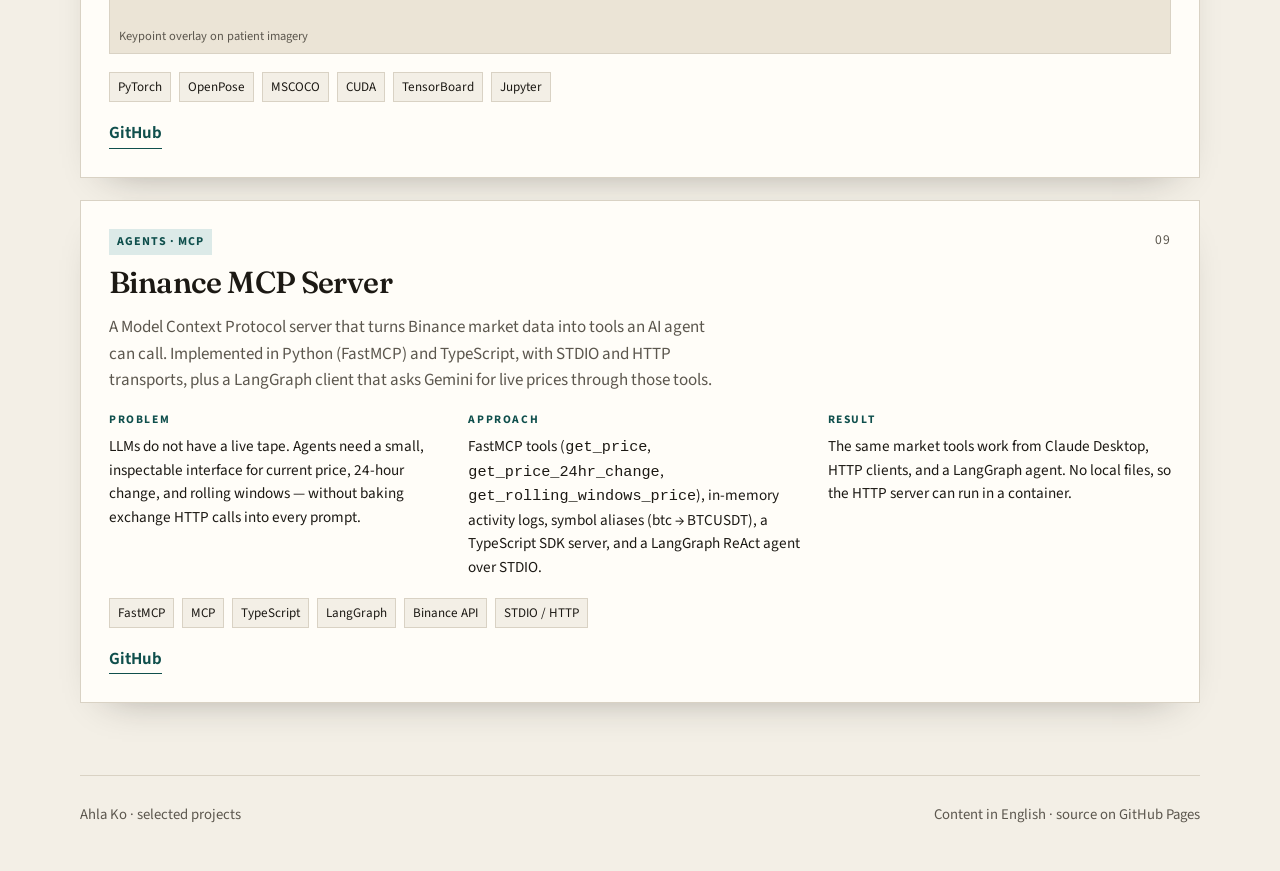
==== commit 593daad3: "Show Signal Matrix as a swing-trading screener with public and member demos. Co-authored-by: Cursor " ====
--- a/index.html
+++ b/index.html
@@ -86,15 +86,14 @@
           <div class="project-top">
             <div>
               <div class="badge-row">
-                <span class="badge">Quantitative finance</span>
+                <span class="badge">Swing trading</span>
                 <span class="badge private">Private repository</span>
               </div>
               <h2>Signal Matrix</h2>
               <p class="pitch">
-                A production screening pipeline that scores 500+ S&amp;P 500 names
-                each day from technical, momentum, fundamental, and macroeconomic
-                signals — then ships the results through an authenticated API and
-                Telegram alerts.
+                A daily swing-trading screener for S&amp;P 500 names: it looks for
+                pullbacks inside long-term uptrends, then publishes a public preview
+                and a member dashboard for the full candidate list.
               </p>
             </div>
             <span class="idx">01</span>
@@ -103,34 +102,38 @@
             <div>
               <h3>Problem</h3>
               <p>
-                Daily equity research does not scale in spreadsheets. Signals drift,
-                reruns are hard to reproduce, and there is no clean way to notify a
-                researcher when the tape changes.
-              </p>
-            </div>
-            <div>
-              <h3>Approach</h3>
-              <p>
-                FastAPI + PostgreSQL backend, vectorbt signal computation, Plotly
-                charts, Clerk auth, GitHub Actions for scheduled jobs, and a Telegram
-                bot for push notifications.
-              </p>
-            </div>
-            <div>
-              <h3>Result</h3>
-              <p>
-                An automated research loop: ingest, score, rank, and alert — without
-                a manual morning screen of the whole index.
-              </p>
-            </div>
-          </div>
-          <div class="tags">
-            <span>PostgreSQL</span><span>FastAPI</span><span>vectorbt</span>
-            <span>GitHub Actions</span><span>Pandas</span><span>Plotly</span>
-            <span>Clerk</span><span>Telegram</span>
+                Scanning hundreds of names by hand for a swing setup — liquid,
+                still in an uptrend, pulled back, RSI in a bounce zone — does not
+                survive a daily close.
+              </p>
+            </div>
+            <div>
+              <h3>Approach</h3>
+              <p>
+                After the U.S. close, GitHub Actions runs layered filters: $10–$150,
+                1M+ volume, above MA240, below MA20, RSI 30–40. FastAPI + Next.js
+                serve a public preview; a Vercel member app (Stripe test mode) is
+                meant to unlock the rest.
+              </p>
+            </div>
+            <div>
+              <h3>Result</h3>
+              <p>
+                A live catalog of today’s swing candidates plus a forward track
+                record. The public demo shows a subset; the member site is still
+                being built.
+              </p>
+            </div>
+          </div>
+          <div class="tags">
+            <span>Python</span><span>FastAPI</span><span>Next.js</span>
+            <span>yfinance</span><span>pandas-ta</span><span>GitHub Actions</span>
+            <span>Stripe</span><span>Vercel</span>
           </div>
           <div class="links">
             <a href="https://github.com/ark0723/signal-matrix">GitHub</a>
+            <a href="https://ahlako.me/signal-matrix/en/">Public demo</a>
+            <a href="https://signal-matrix-member.vercel.app/">Member app (in progress)</a>
           </div>
         </article>
 
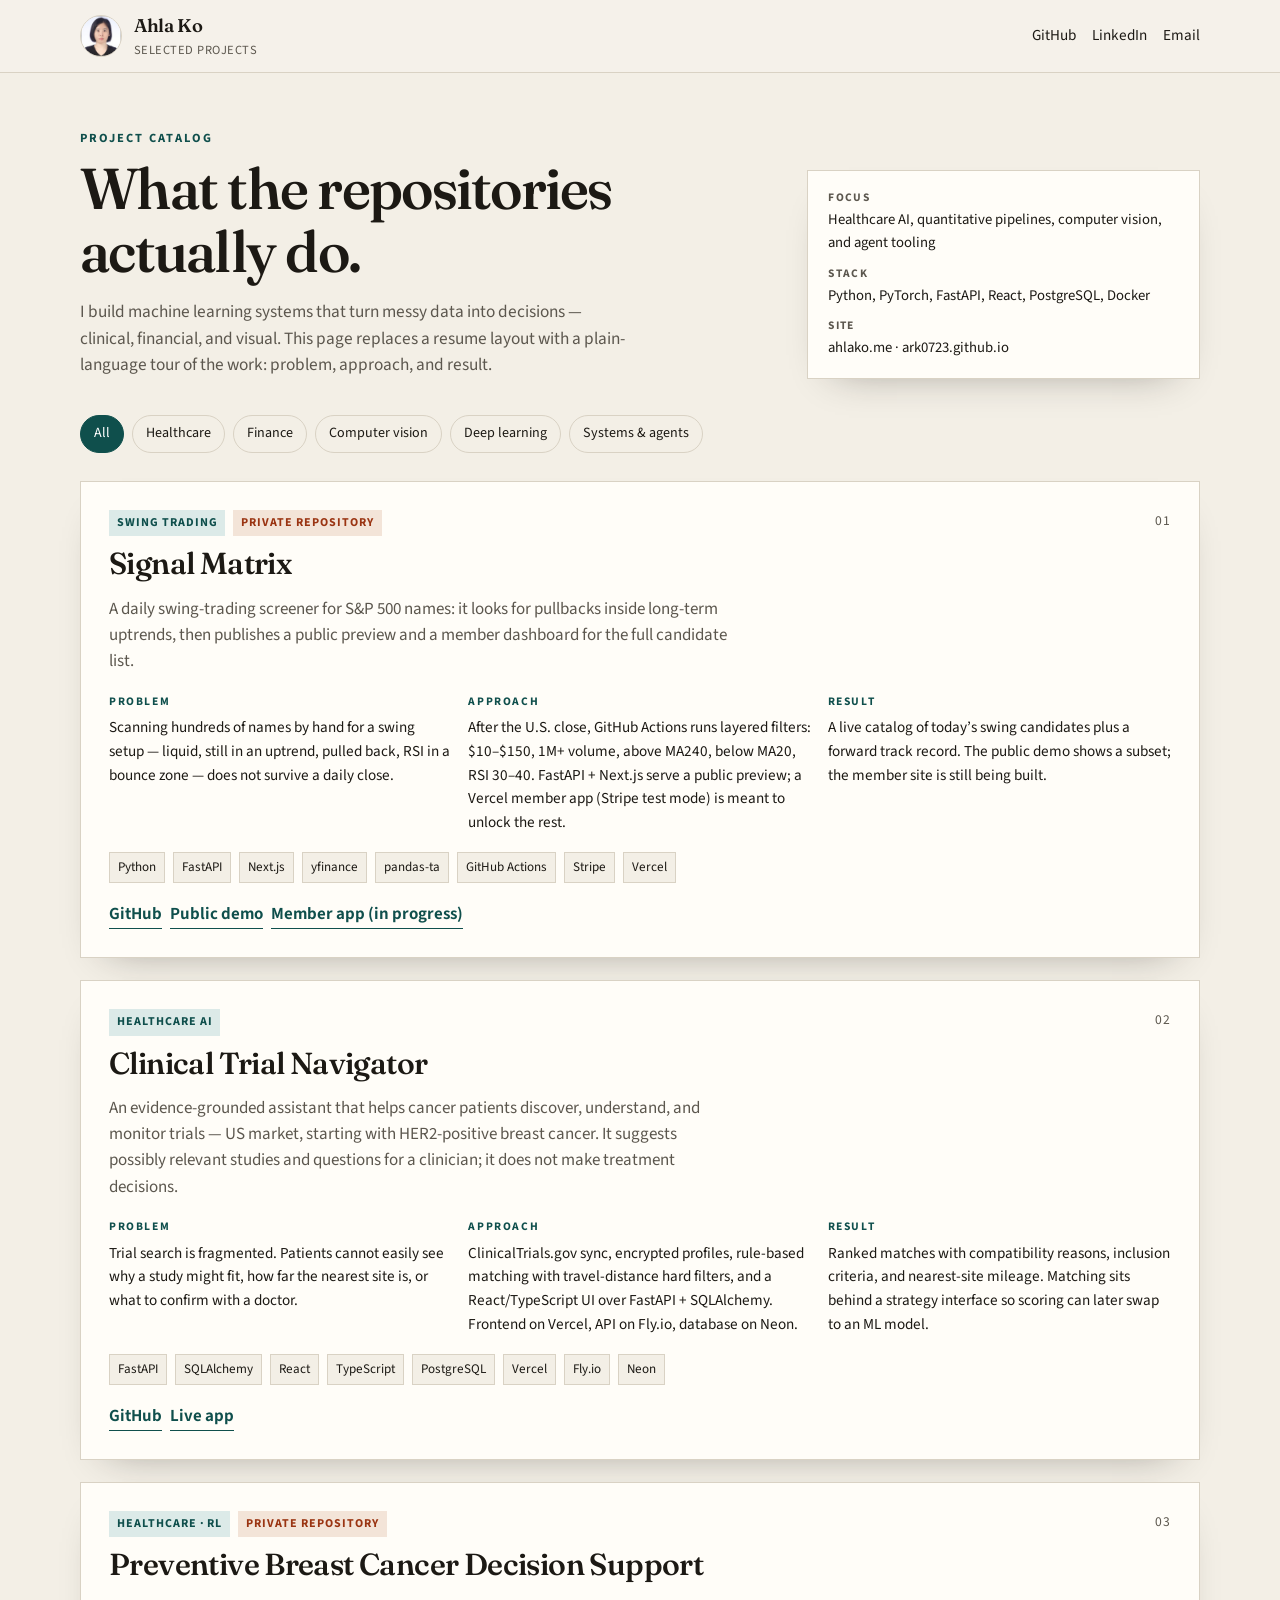
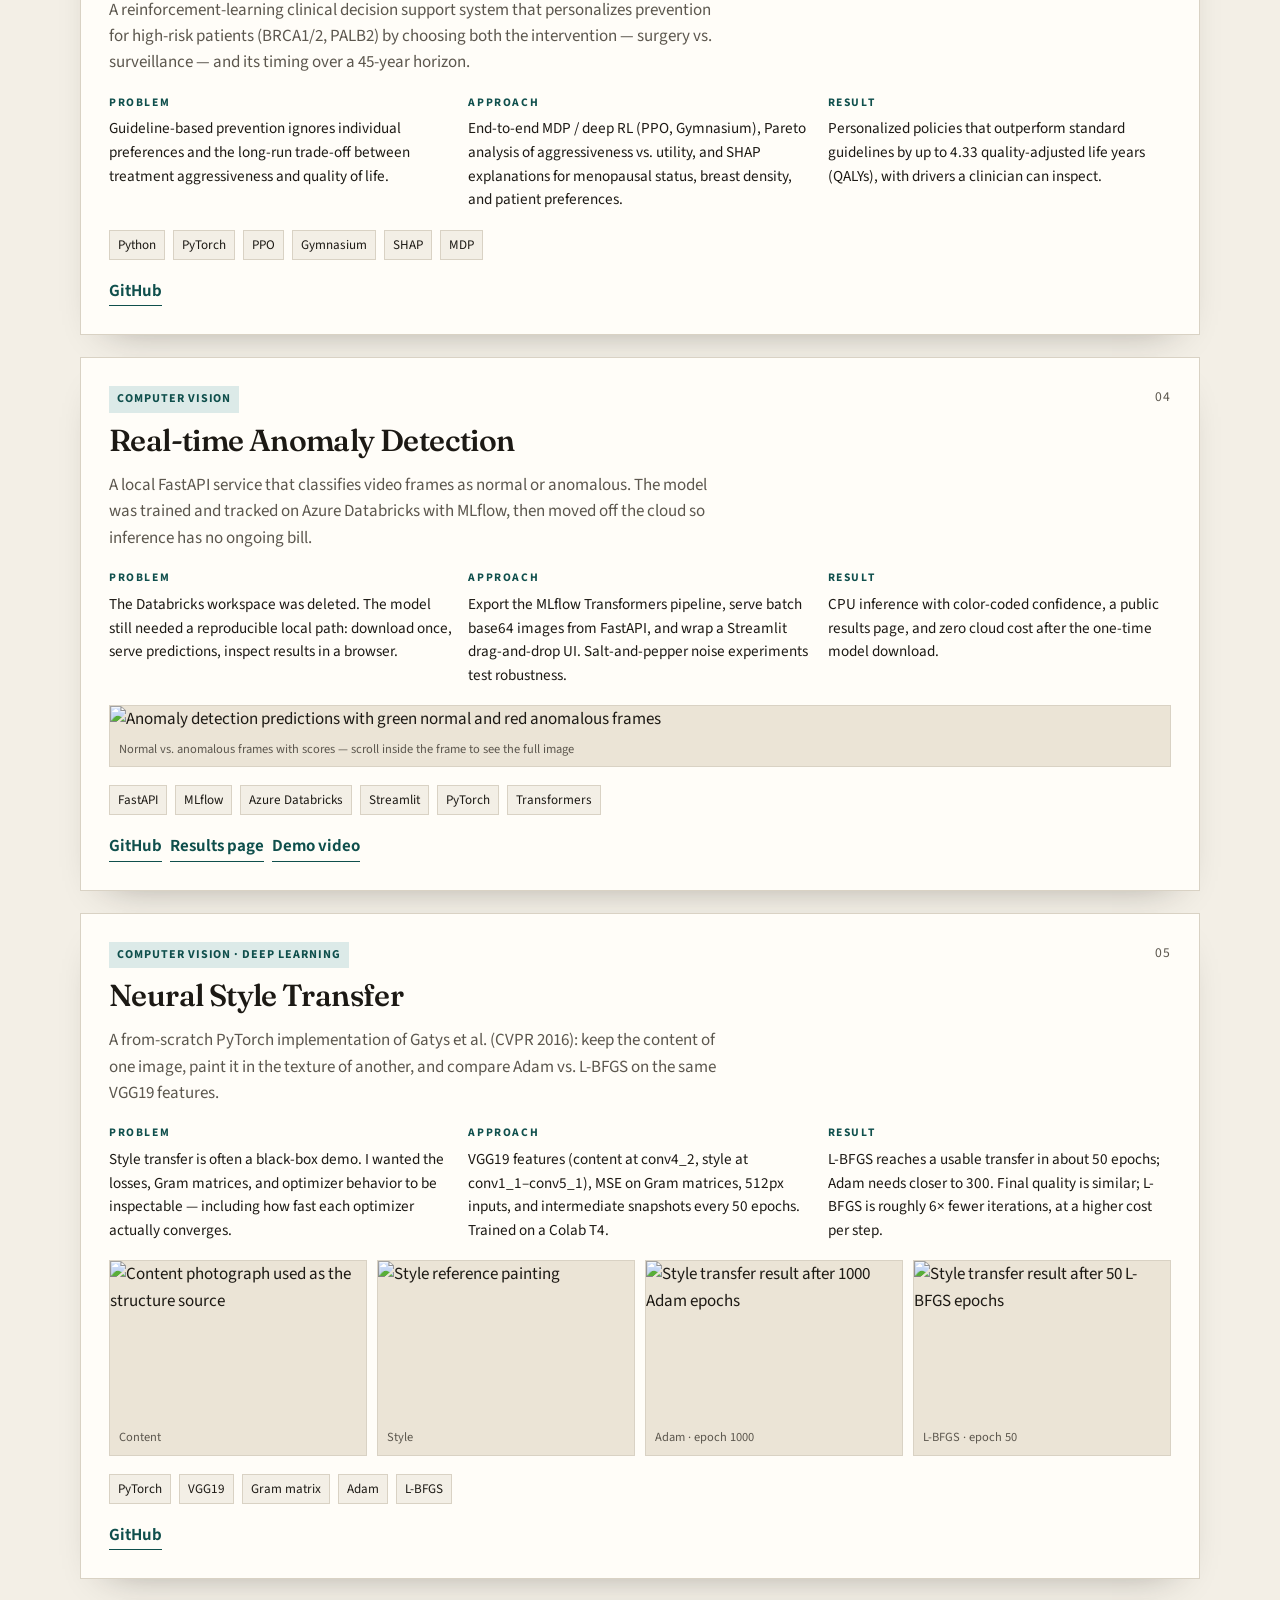
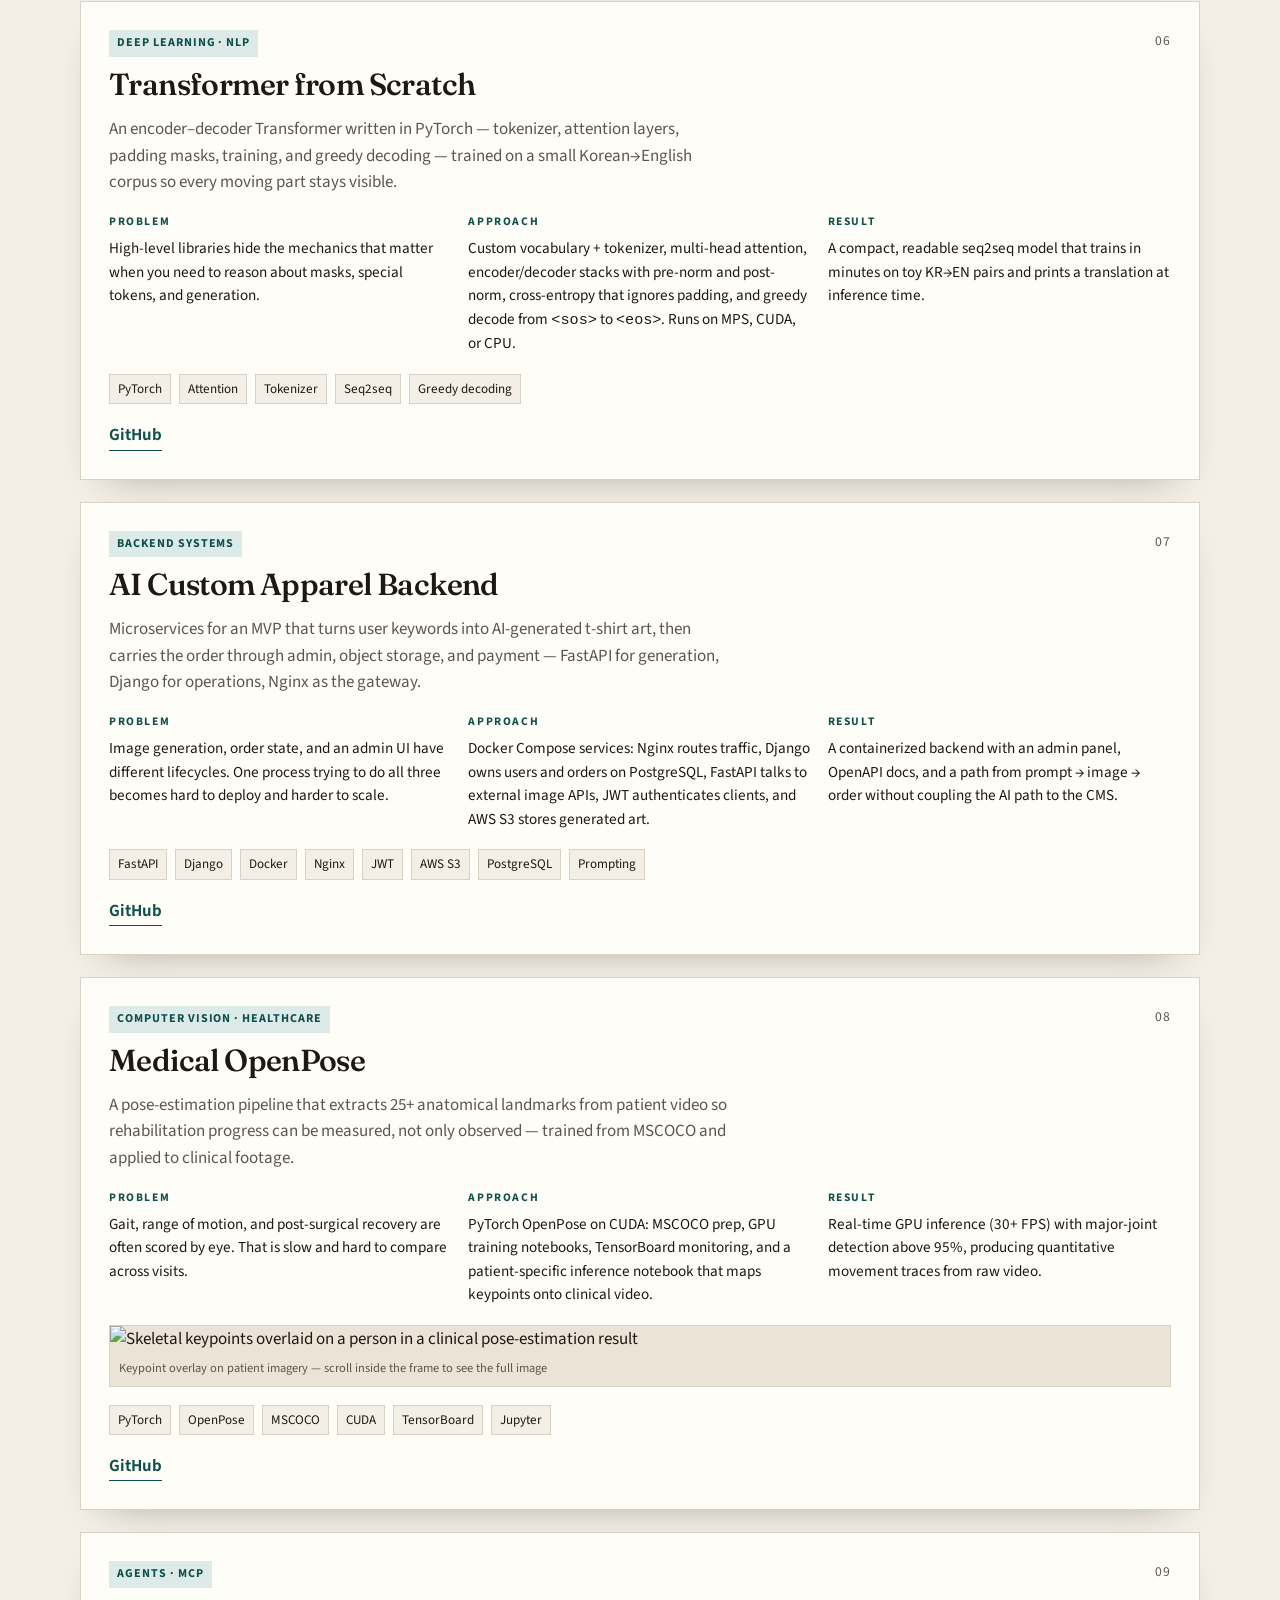
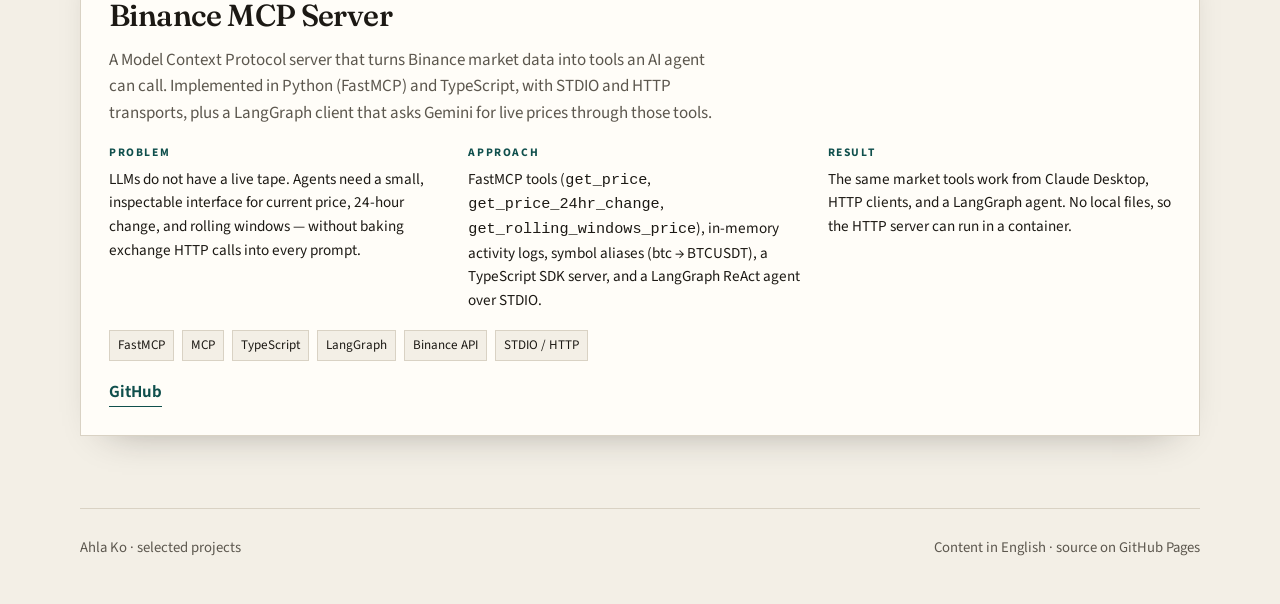
==== commit 9dc8fa2c: "Let anomaly and OpenPose result images scroll vertically instead of cropping. Co-authored-by: Cursor" ====
--- a/index.html
+++ b/index.html
@@ -282,14 +282,16 @@
               </p>
             </div>
           </div>
-          <div class="gallery">
+          <div class="gallery gallery--scroll">
             <figure>
-              <img
-                src="https://raw.githubusercontent.com/ark0723/anomaly_detection/04f089b6805a52ae7a5866119c7d2aca2167f030/assets/prediction_results.png"
-                alt="Anomaly detection predictions with green normal and red anomalous frames"
-                loading="lazy"
-              />
-              <figcaption>Normal vs. anomalous frames with scores</figcaption>
+              <div class="shot" tabindex="0" role="region" aria-label="Scrollable anomaly detection result">
+                <img
+                  src="https://raw.githubusercontent.com/ark0723/anomaly_detection/04f089b6805a52ae7a5866119c7d2aca2167f030/assets/prediction_results.png"
+                  alt="Anomaly detection predictions with green normal and red anomalous frames"
+                  loading="lazy"
+                />
+              </div>
+              <figcaption>Normal vs. anomalous frames with scores — scroll inside the frame to see the full image</figcaption>
             </figure>
           </div>
           <div class="tags">
@@ -531,14 +533,16 @@
               </p>
             </div>
           </div>
-          <div class="gallery">
+          <div class="gallery gallery--scroll">
             <figure>
-              <img
-                src="https://raw.githubusercontent.com/ark0723/MyProject/9e6411b0421496bae13d8b7289794afb74c4eab9/OpenPose/result.png"
-                alt="Skeletal keypoints overlaid on a person in a clinical pose-estimation result"
-                loading="lazy"
-              />
-              <figcaption>Keypoint overlay on patient imagery</figcaption>
+              <div class="shot" tabindex="0" role="region" aria-label="Scrollable OpenPose result">
+                <img
+                  src="https://raw.githubusercontent.com/ark0723/MyProject/9e6411b0421496bae13d8b7289794afb74c4eab9/OpenPose/result.png"
+                  alt="Skeletal keypoints overlaid on a person in a clinical pose-estimation result"
+                  loading="lazy"
+                />
+              </div>
+              <figcaption>Keypoint overlay on patient imagery — scroll inside the frame to see the full image</figcaption>
             </figure>
           </div>
           <div class="tags">
--- a/assets/css/portfolio.css
+++ b/assets/css/portfolio.css
@@ -330,6 +330,32 @@
   object-fit: cover;
 }
 
+.gallery--scroll {
+  grid-template-columns: 1fr;
+}
+
+.gallery--scroll .shot {
+  max-height: min(70vh, 560px);
+  overflow-x: hidden;
+  overflow-y: auto;
+  overscroll-behavior: contain;
+  -webkit-overflow-scrolling: touch;
+  background: var(--bg-2);
+  scrollbar-gutter: stable;
+}
+
+.gallery--scroll .shot:focus-visible {
+  outline: 2px solid var(--accent);
+  outline-offset: -2px;
+}
+
+.gallery--scroll img {
+  width: 100%;
+  height: auto;
+  object-fit: contain;
+  object-position: top center;
+}
+
 .gallery figcaption {
   padding: 7px 9px;
   font-size: 0.78rem;
@@ -375,4 +401,12 @@
   .gallery img {
     height: 180px;
   }
-}
+
+  .gallery--scroll img {
+    height: auto;
+  }
+
+  .gallery--scroll .shot {
+    max-height: min(65vh, 480px);
+  }
+}
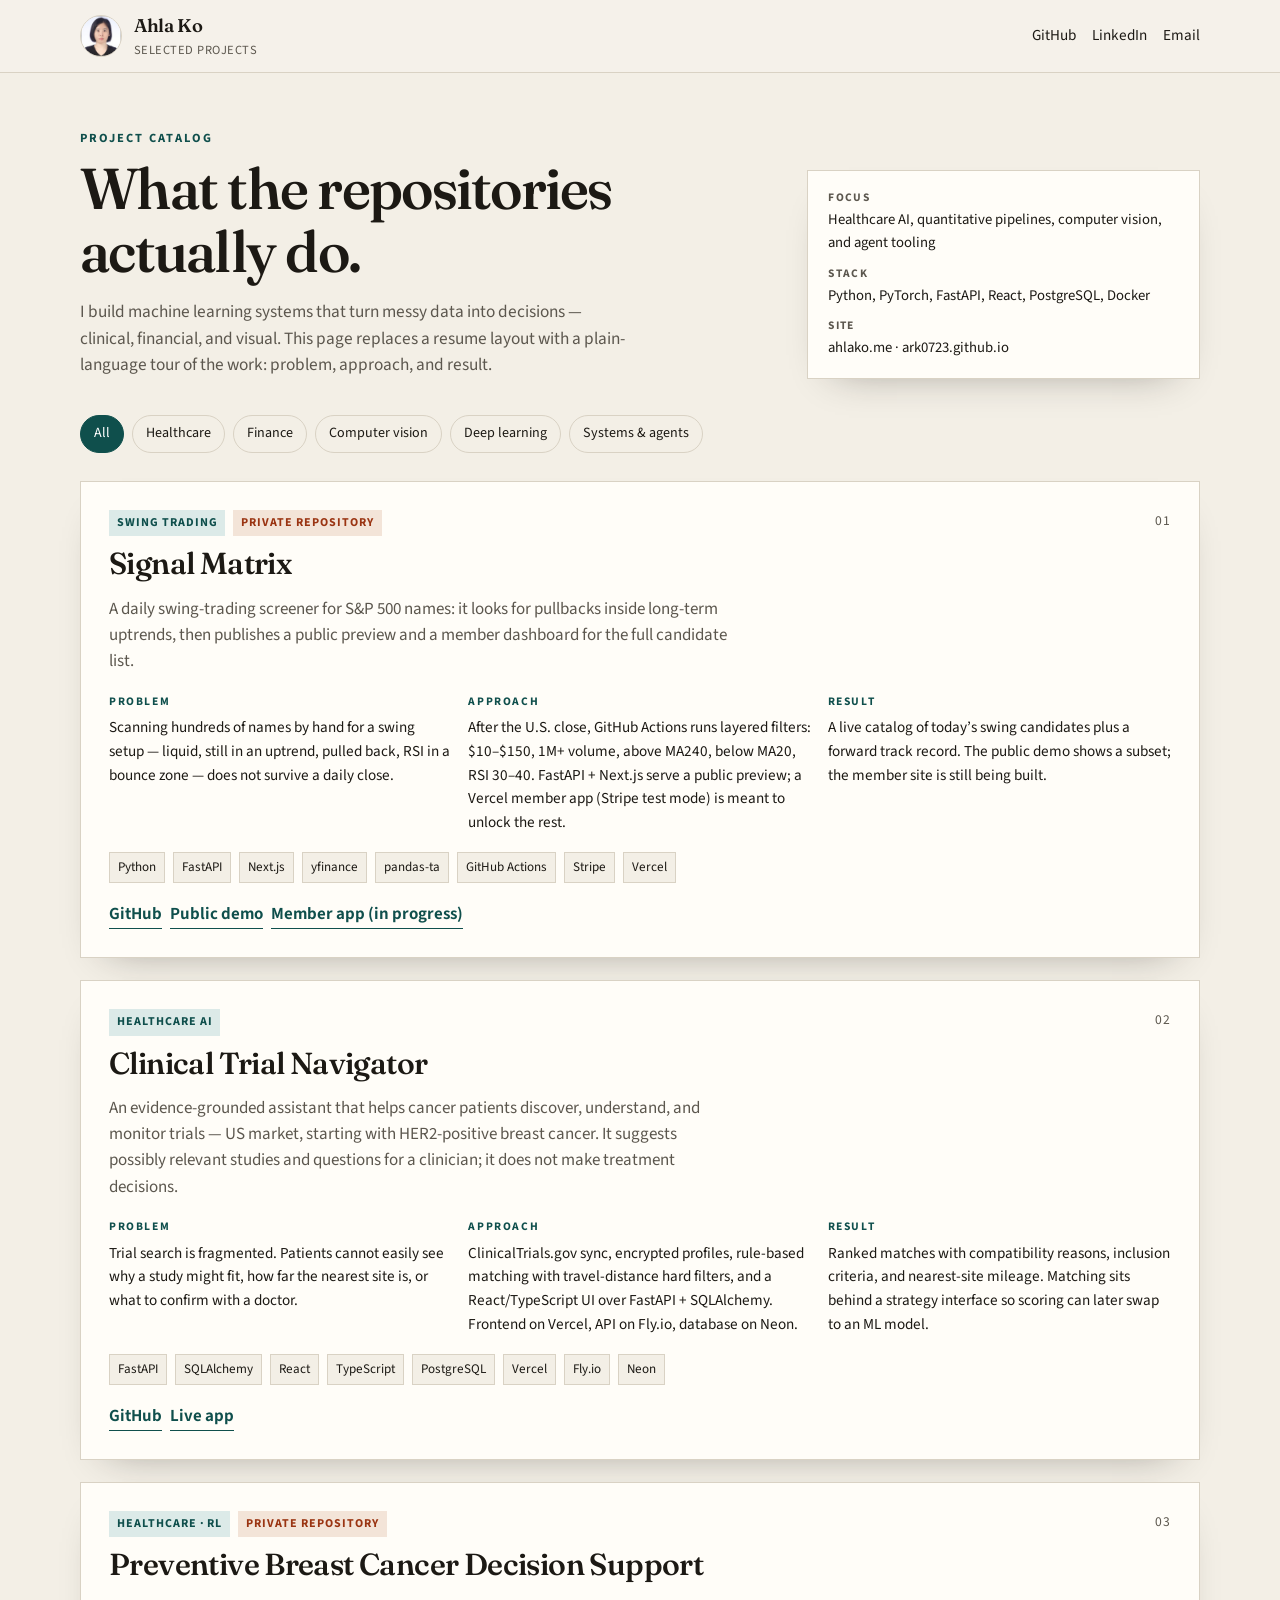
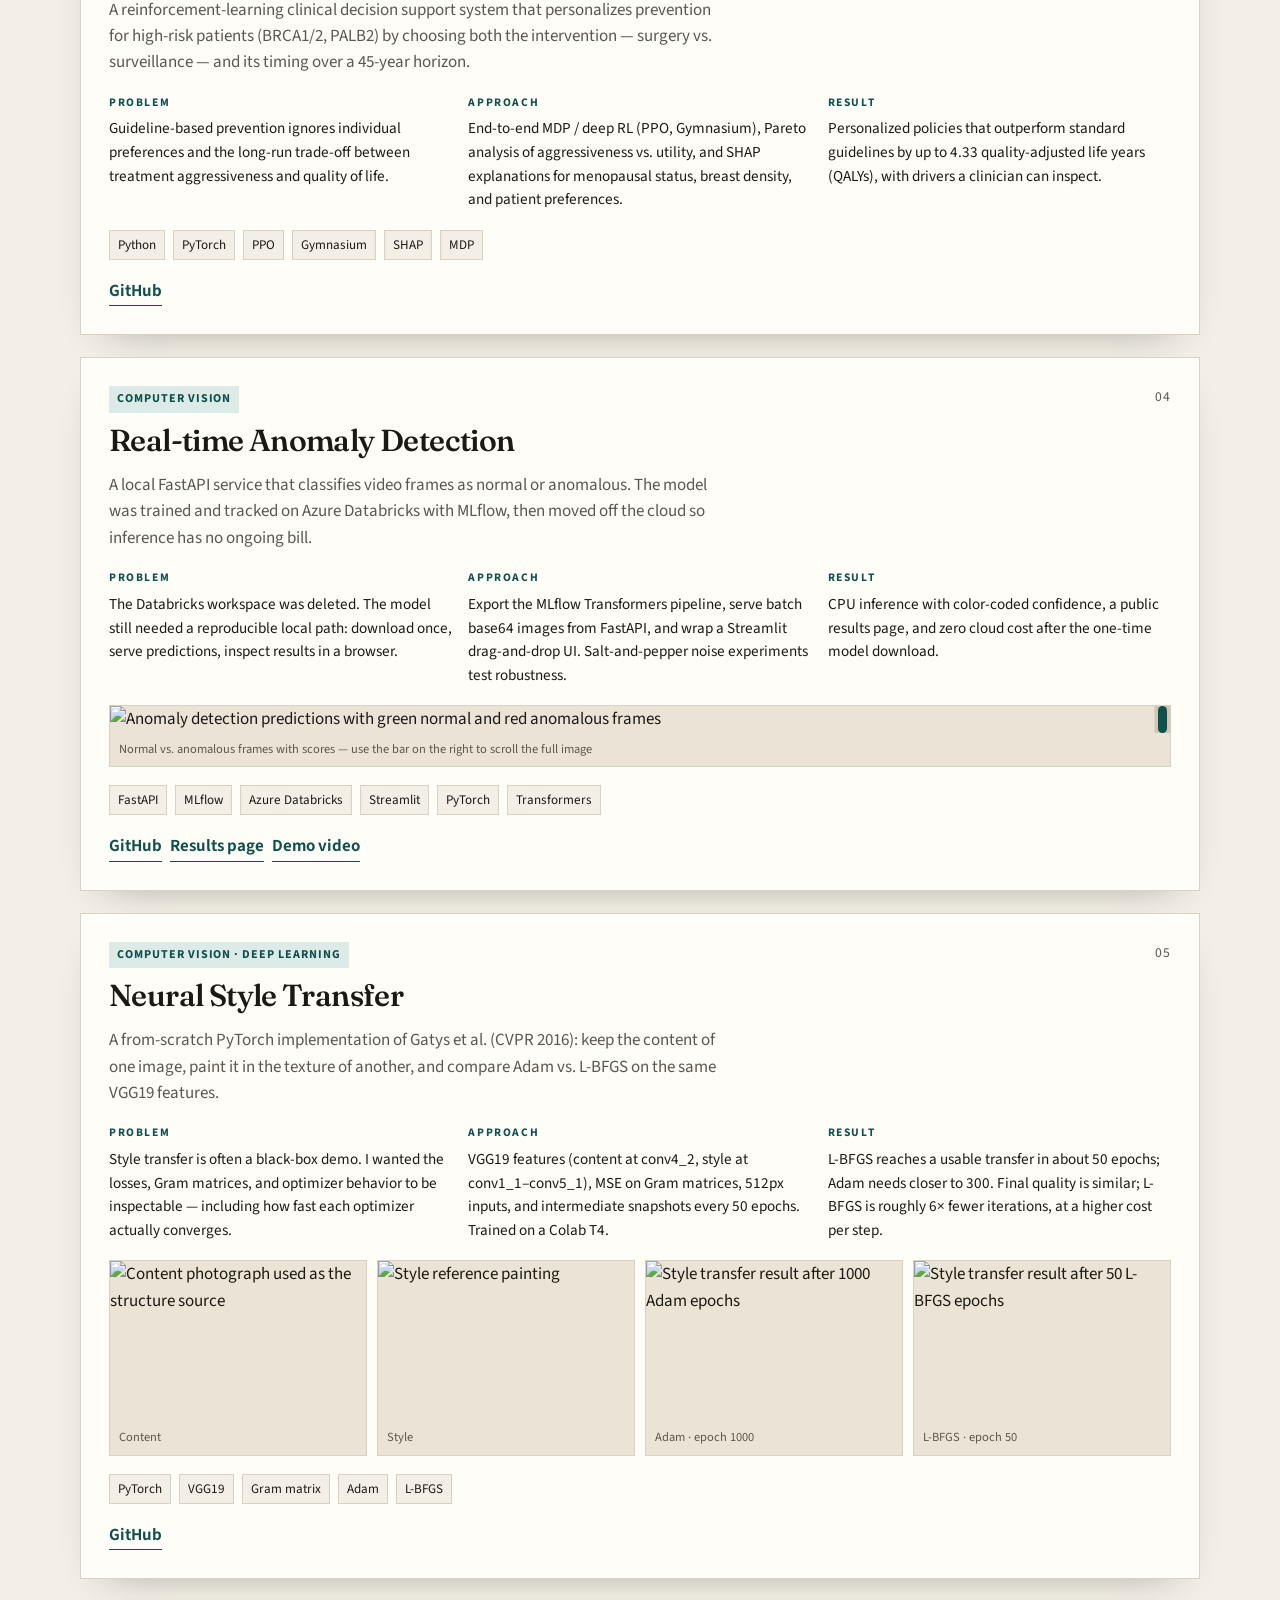
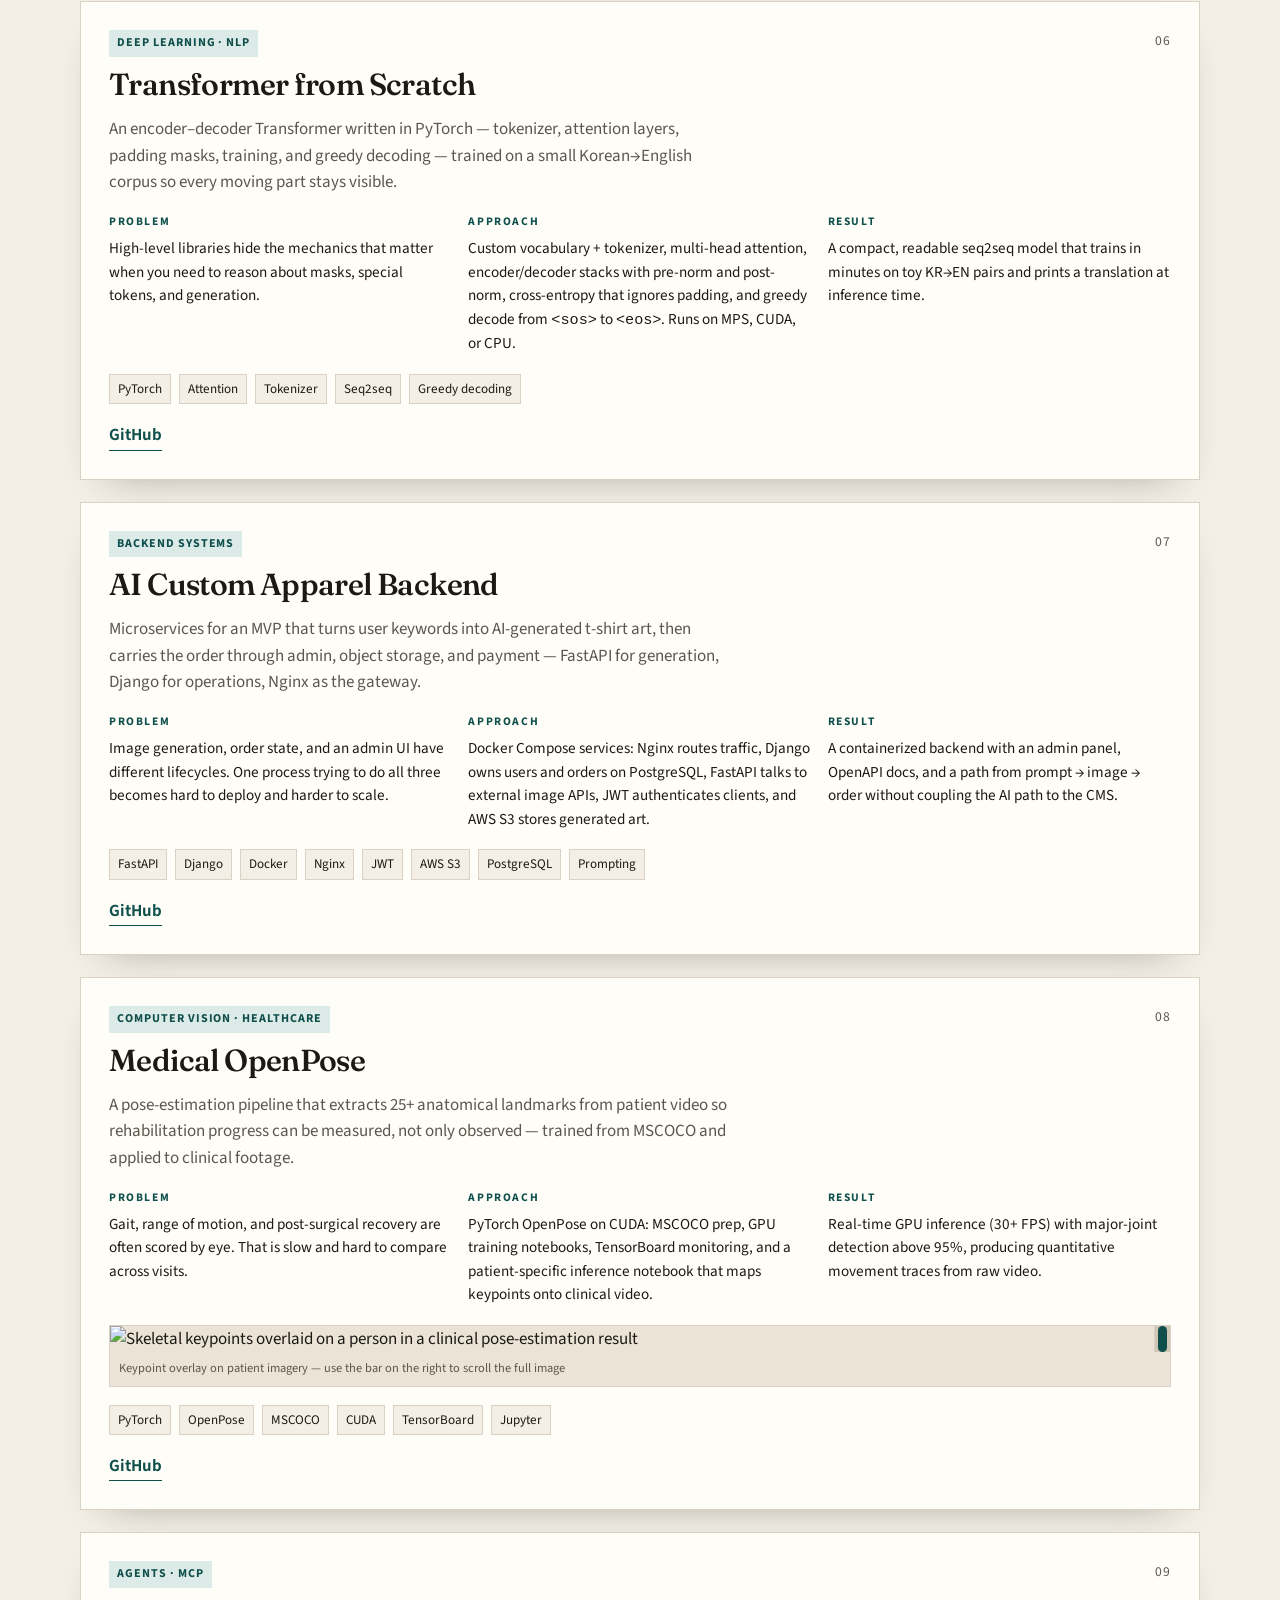
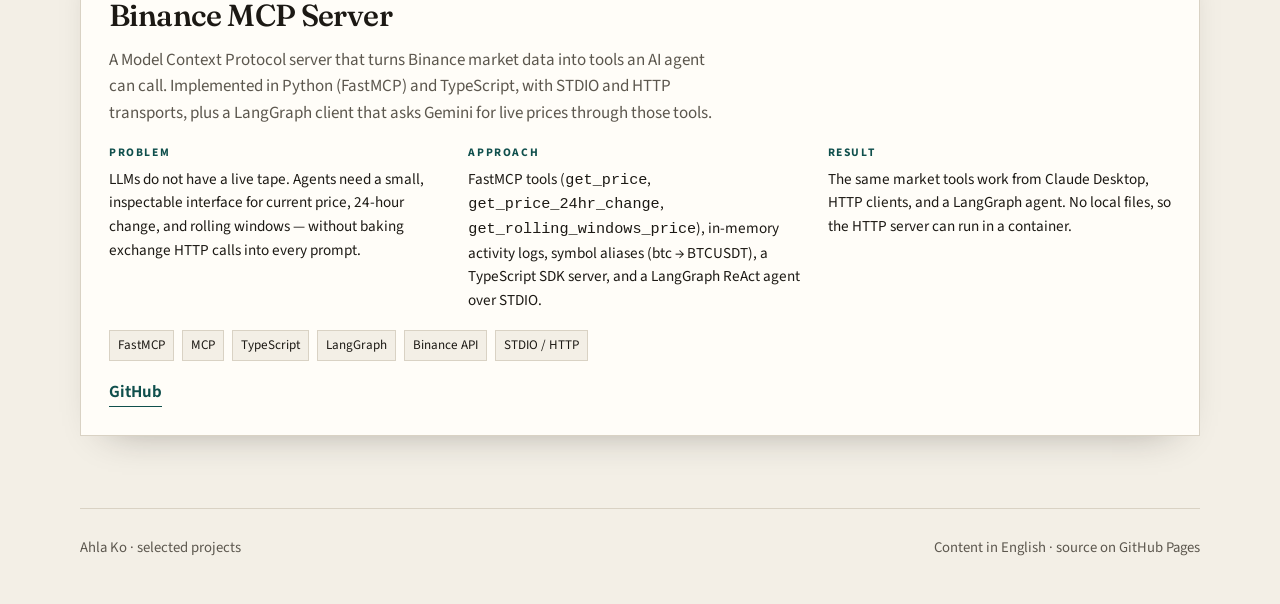
==== commit 2b1ecc0b: "Make Email copy the address with a visible notice, and draw a persistent result-image scrollbar. Co-" ====
--- a/index.html
+++ b/index.html
@@ -38,7 +38,12 @@
         <nav class="nav-links" aria-label="Profile links">
           <a href="https://github.com/ark0723">GitHub</a>
           <a href="https://www.linkedin.com/in/ahlako">LinkedIn</a>
-          <a href="mailto:ark0723@gmail.com">Email</a>
+          <a
+            class="email-link"
+            href="mailto:ark0723@gmail.com"
+            data-email="ark0723@gmail.com"
+            >Email</a
+          >
         </nav>
       </div>
     </header>
@@ -284,14 +289,17 @@
           </div>
           <div class="gallery gallery--scroll">
             <figure>
-              <div class="shot" tabindex="0" role="region" aria-label="Scrollable anomaly detection result">
-                <img
-                  src="https://raw.githubusercontent.com/ark0723/anomaly_detection/04f089b6805a52ae7a5866119c7d2aca2167f030/assets/prediction_results.png"
-                  alt="Anomaly detection predictions with green normal and red anomalous frames"
-                  loading="lazy"
-                />
-              </div>
-              <figcaption>Normal vs. anomalous frames with scores — scroll inside the frame to see the full image</figcaption>
+              <div class="shot-wrap">
+                <div class="shot" tabindex="0" role="region" aria-label="Scrollable anomaly detection result">
+                  <img
+                    src="https://raw.githubusercontent.com/ark0723/anomaly_detection/04f089b6805a52ae7a5866119c7d2aca2167f030/assets/prediction_results.png"
+                    alt="Anomaly detection predictions with green normal and red anomalous frames"
+                    loading="lazy"
+                  />
+                </div>
+                <div class="scroll-bar" aria-hidden="true"><div class="scroll-thumb"></div></div>
+              </div>
+              <figcaption>Normal vs. anomalous frames with scores — use the bar on the right to scroll the full image</figcaption>
             </figure>
           </div>
           <div class="tags">
@@ -535,14 +543,17 @@
           </div>
           <div class="gallery gallery--scroll">
             <figure>
-              <div class="shot" tabindex="0" role="region" aria-label="Scrollable OpenPose result">
-                <img
-                  src="https://raw.githubusercontent.com/ark0723/MyProject/9e6411b0421496bae13d8b7289794afb74c4eab9/OpenPose/result.png"
-                  alt="Skeletal keypoints overlaid on a person in a clinical pose-estimation result"
-                  loading="lazy"
-                />
-              </div>
-              <figcaption>Keypoint overlay on patient imagery — scroll inside the frame to see the full image</figcaption>
+              <div class="shot-wrap">
+                <div class="shot" tabindex="0" role="region" aria-label="Scrollable OpenPose result">
+                  <img
+                    src="https://raw.githubusercontent.com/ark0723/MyProject/9e6411b0421496bae13d8b7289794afb74c4eab9/OpenPose/result.png"
+                    alt="Skeletal keypoints overlaid on a person in a clinical pose-estimation result"
+                    loading="lazy"
+                  />
+                </div>
+                <div class="scroll-bar" aria-hidden="true"><div class="scroll-thumb"></div></div>
+              </div>
+              <figcaption>Keypoint overlay on patient imagery — use the bar on the right to scroll the full image</figcaption>
             </figure>
           </div>
           <div class="tags">
@@ -616,11 +627,14 @@
       <span>Ahla Ko · selected projects</span>
       <span>Content in English · source on GitHub Pages</span>
     </footer>
+    <div class="toast" id="copy-toast" hidden>Copied ark0723@gmail.com</div>
 
     <script>
       const buttons = document.querySelectorAll(".filter");
       const cards = document.querySelectorAll(".project");
       const empty = document.getElementById("empty");
+      const emailLink = document.querySelector(".email-link");
+      const toast = document.getElementById("copy-toast");
 
       buttons.forEach((button) => {
         button.addEventListener("click", () => {
@@ -636,6 +650,59 @@
           empty.classList.toggle("is-visible", visible === 0);
         });
       });
+
+      emailLink.addEventListener("click", (event) => {
+        event.preventDefault();
+        const email = emailLink.dataset.email;
+        toast.hidden = false;
+        toast.textContent = email;
+        const copy = navigator.clipboard && navigator.clipboard.writeText(email);
+        if (copy) {
+          copy
+            .then(() => {
+              toast.textContent = `Copied ${email}`;
+            })
+            .catch(() => {
+              toast.textContent = email;
+            });
+        }
+        clearTimeout(toast._hide);
+        toast._hide = setTimeout(() => {
+          toast.hidden = true;
+        }, 2500);
+      });
+
+      document.querySelectorAll(".gallery--scroll .shot-wrap").forEach((wrap) => {
+        const shot = wrap.querySelector(".shot");
+        const bar = wrap.querySelector(".scroll-bar");
+        const thumb = wrap.querySelector(".scroll-thumb");
+        const img = shot.querySelector("img");
+
+        const sync = () => {
+          const view = shot.clientHeight;
+          const full = shot.scrollHeight;
+          if (full <= view) {
+            thumb.style.height = "100%";
+            thumb.style.transform = "translateY(0)";
+            return;
+          }
+          const thumbHeight = Math.max(48, (view / full) * view);
+          const maxTop = view - thumbHeight;
+          const progress = shot.scrollTop / (full - view);
+          thumb.style.height = `${thumbHeight}px`;
+          thumb.style.transform = `translateY(${progress * maxTop}px)`;
+        };
+
+        shot.addEventListener("scroll", sync, { passive: true });
+        img.addEventListener("load", sync);
+        window.addEventListener("resize", sync);
+        bar.addEventListener("click", (event) => {
+          const rect = bar.getBoundingClientRect();
+          const ratio = (event.clientY - rect.top) / rect.height;
+          shot.scrollTop = ratio * (shot.scrollHeight - shot.clientHeight);
+        });
+        sync();
+      });
     </script>
   </body>
 </html>
--- a/assets/css/portfolio.css
+++ b/assets/css/portfolio.css
@@ -127,6 +127,26 @@
   color: var(--accent);
 }
 
+.email-link {
+  cursor: pointer;
+}
+
+.toast {
+  position: fixed;
+  top: 80px;
+  right: 20px;
+  z-index: 30;
+  background: var(--ink);
+  color: var(--paper);
+  padding: 10px 14px;
+  font-size: 0.92rem;
+  box-shadow: var(--shadow);
+}
+
+.toast[hidden] {
+  display: none;
+}
+
 .hero {
   padding: 56px 0 28px;
   display: grid;
@@ -334,19 +354,50 @@
   grid-template-columns: 1fr;
 }
 
+.gallery--scroll .shot-wrap {
+  display: grid;
+  grid-template-columns: minmax(0, 1fr) 16px;
+  align-items: stretch;
+  background: var(--bg-2);
+}
+
 .gallery--scroll .shot {
   max-height: min(70vh, 560px);
   overflow-x: hidden;
   overflow-y: auto;
   overscroll-behavior: contain;
   -webkit-overflow-scrolling: touch;
-  background: var(--bg-2);
-  scrollbar-gutter: stable;
+  scrollbar-width: none;
+  -ms-overflow-style: none;
+}
+
+.gallery--scroll .shot::-webkit-scrollbar {
+  display: none;
+  width: 0;
+  height: 0;
 }
 
 .gallery--scroll .shot:focus-visible {
   outline: 2px solid var(--accent);
   outline-offset: -2px;
+}
+
+.gallery--scroll .scroll-bar {
+  position: relative;
+  background: #cfc6b6;
+  border-left: 1px solid var(--line);
+  cursor: pointer;
+}
+
+.gallery--scroll .scroll-thumb {
+  position: absolute;
+  left: 3px;
+  right: 3px;
+  top: 0;
+  height: 64px;
+  background: var(--accent);
+  border-radius: 8px;
+  pointer-events: none;
 }
 
 .gallery--scroll img {
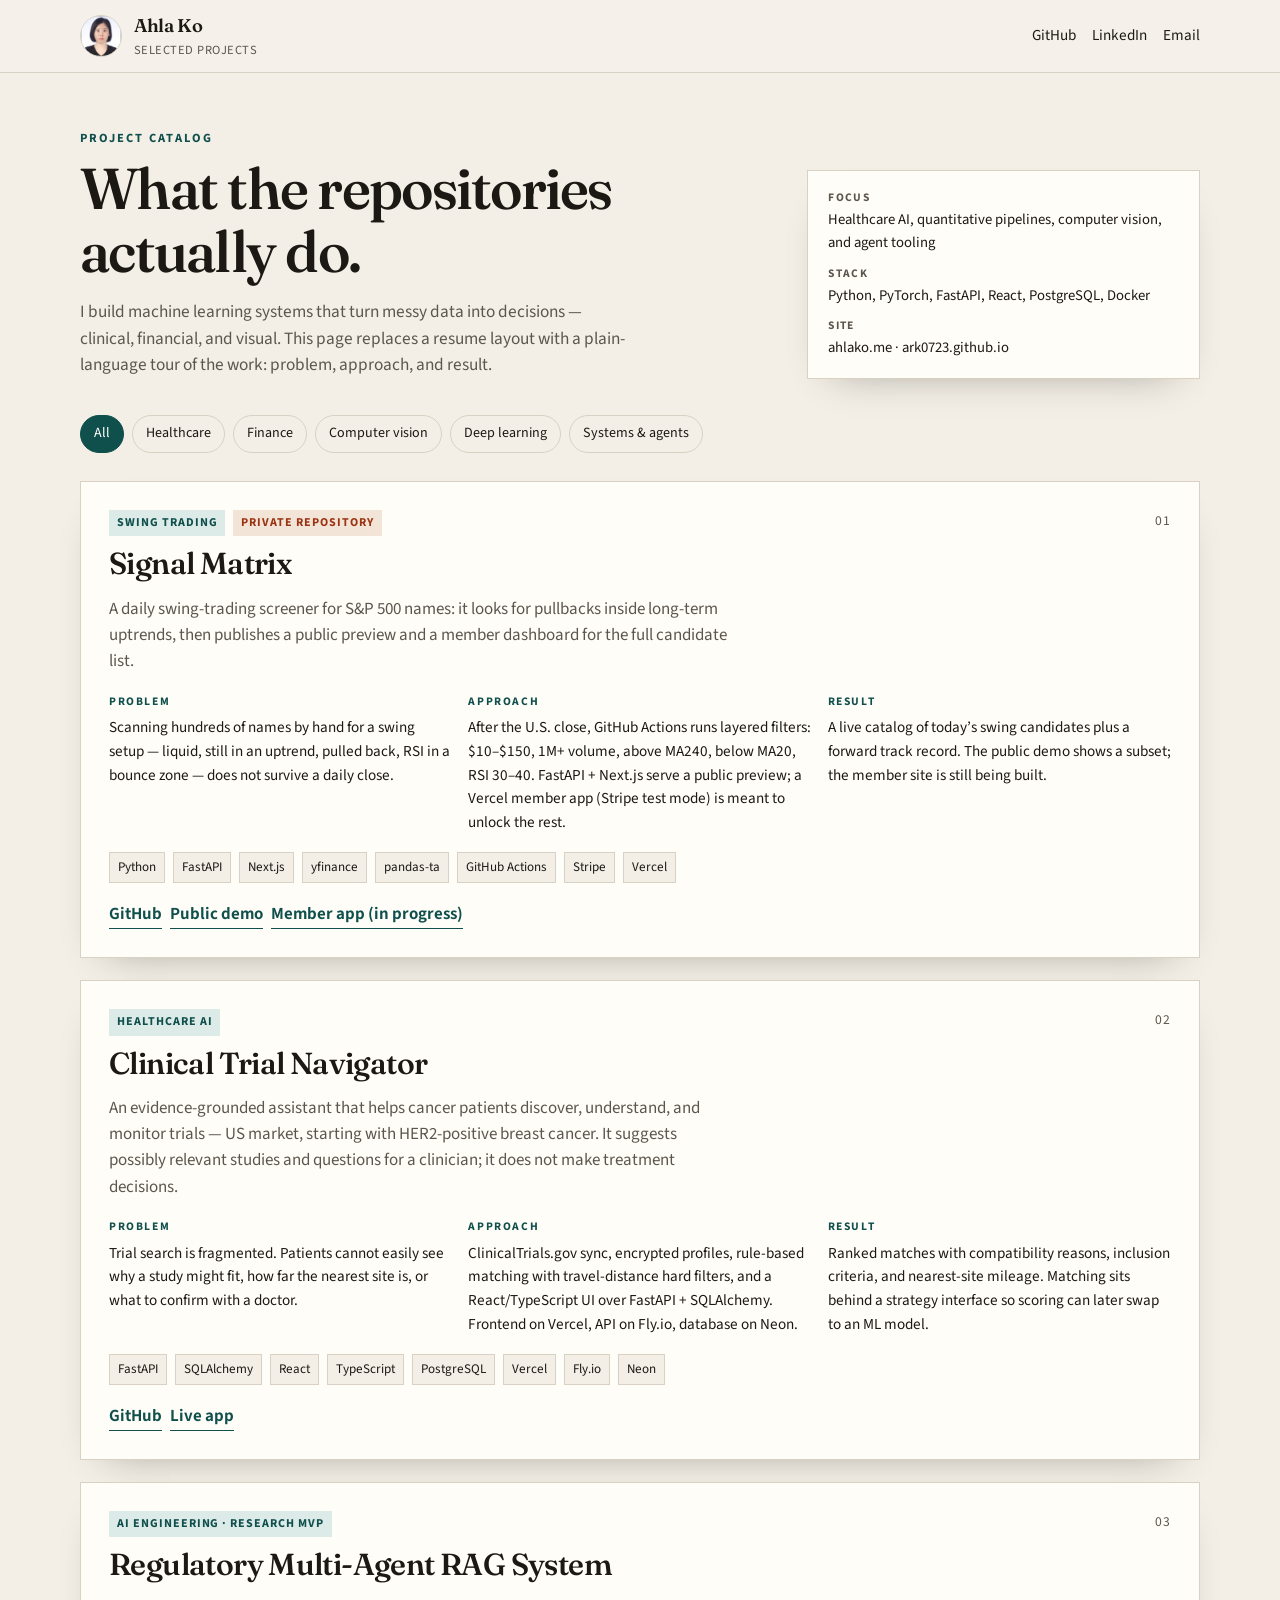
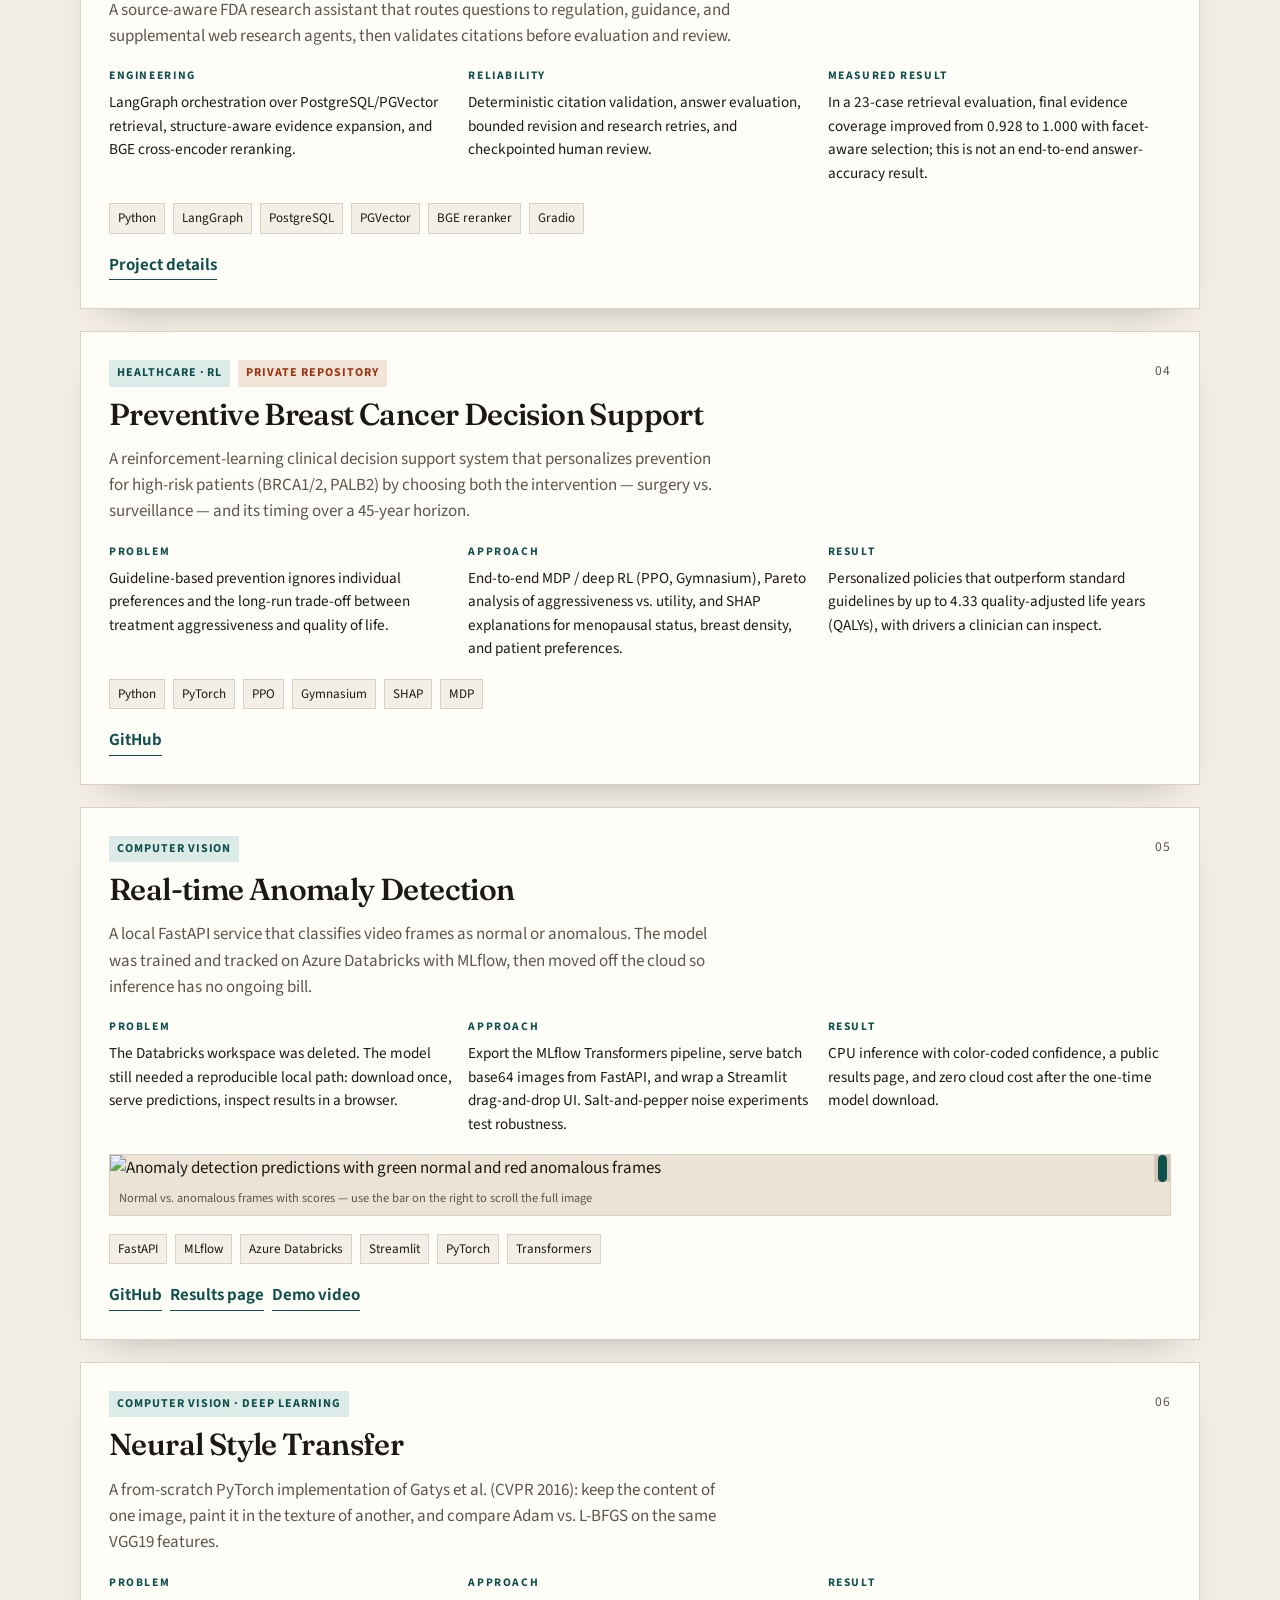
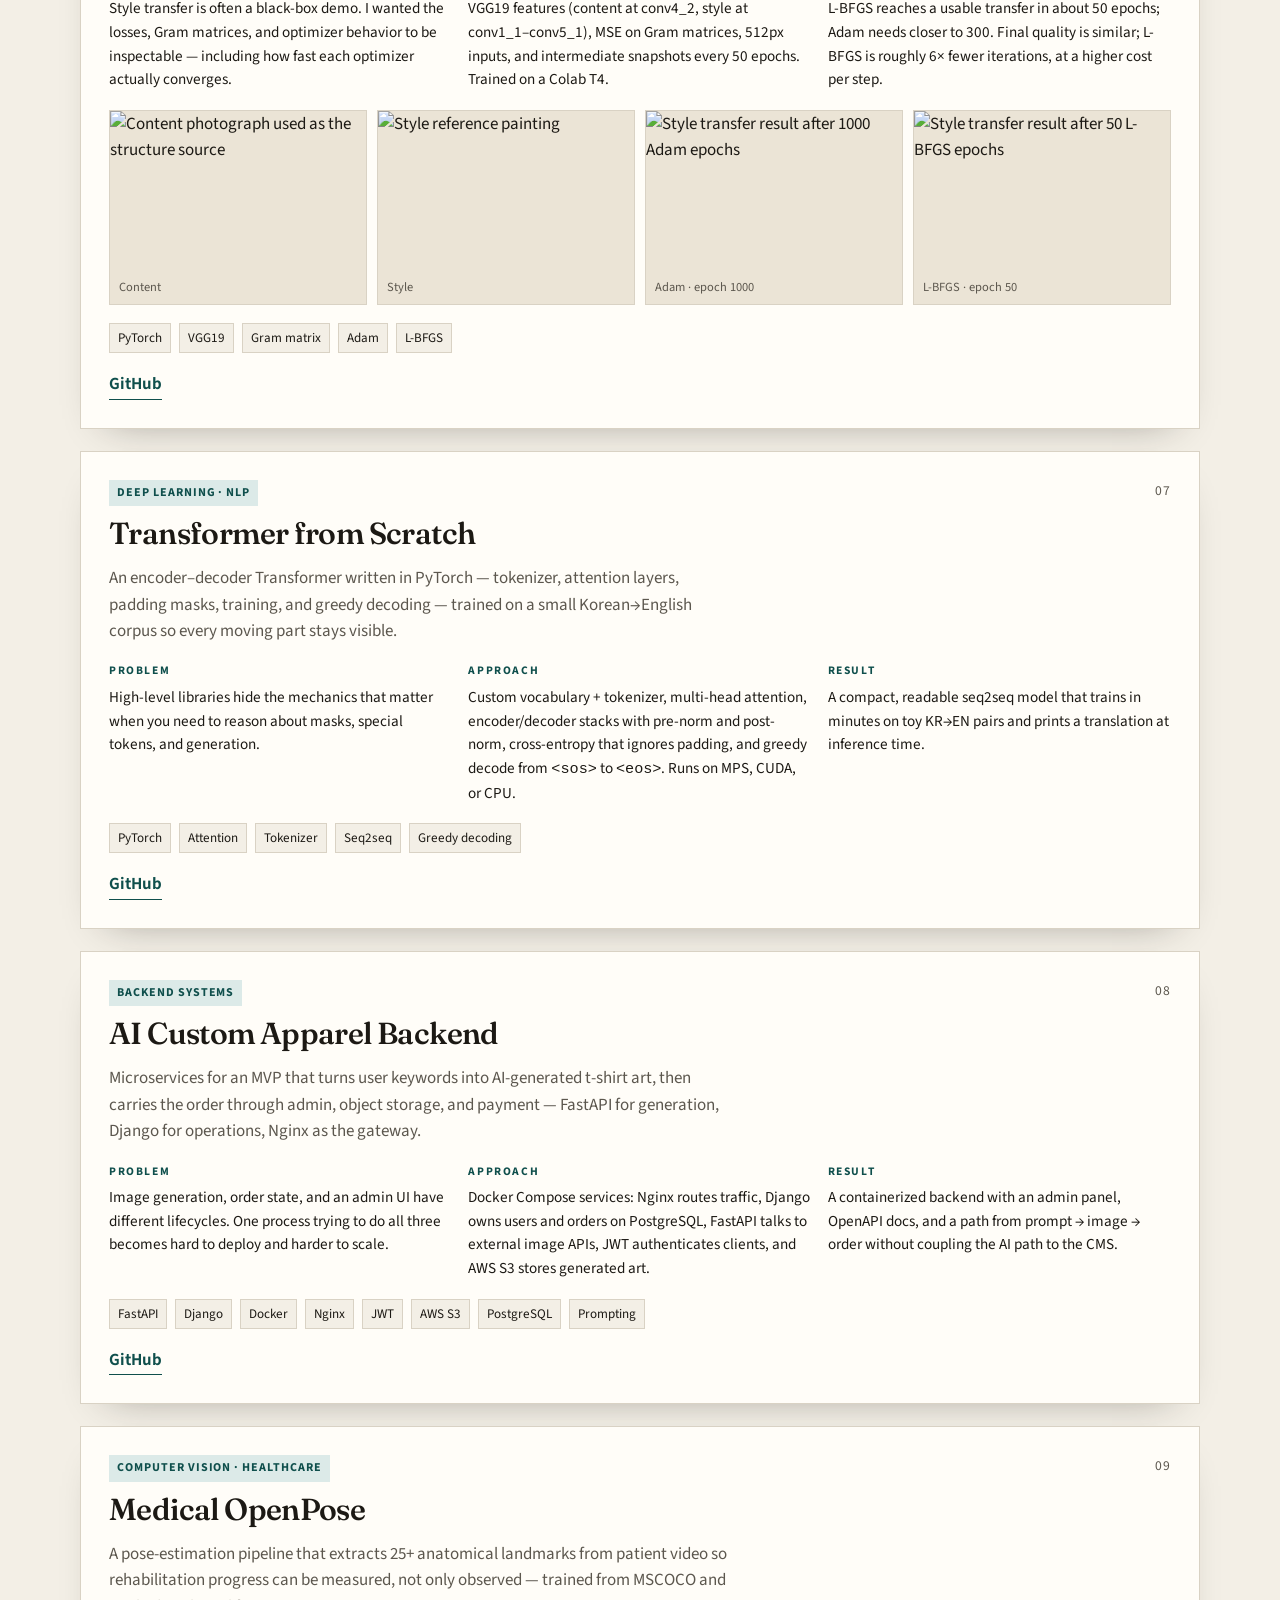
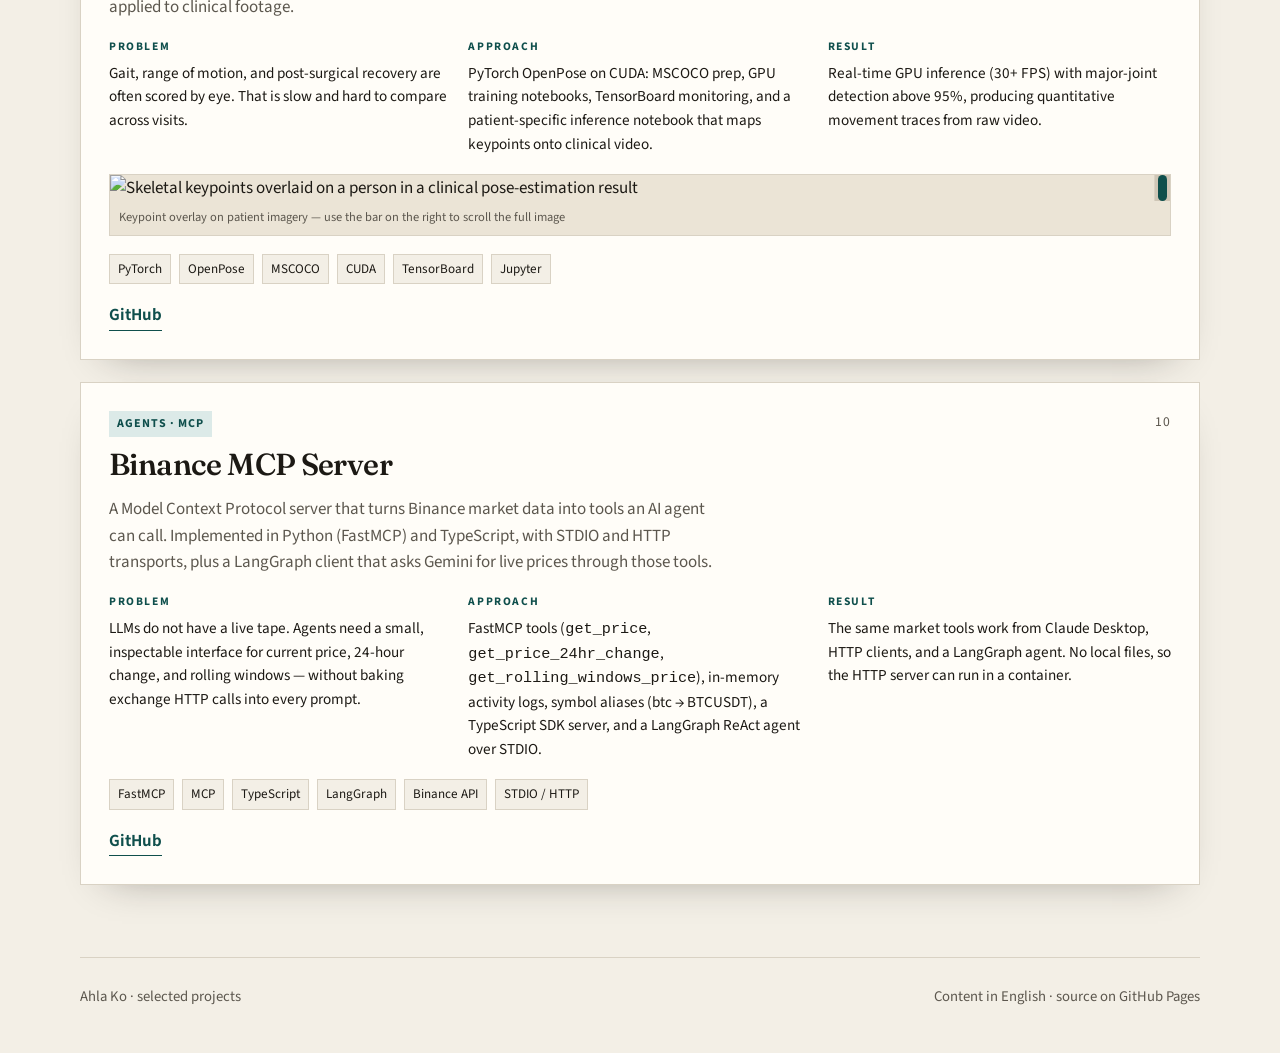
==== commit 1295c82e: "Add project: multi-agent-rag" ====
--- a/index.html
+++ b/index.html
@@ -195,6 +195,54 @@
           </div>
         </article>
 
+        <article class="project" data-tags="healthcare,systems,deeplearning">
+          <div class="project-top">
+            <div>
+              <div class="badge-row">
+                <span class="badge">AI engineering · Research MVP</span>
+              </div>
+              <h2>Regulatory Multi-Agent RAG System</h2>
+              <p class="pitch">
+                A source-aware FDA research assistant that routes questions to
+                regulation, guidance, and supplemental web research agents, then
+                validates citations before evaluation and review.
+              </p>
+            </div>
+            <span class="idx">03</span>
+          </div>
+          <div class="facts">
+            <div>
+              <h3>Engineering</h3>
+              <p>
+                LangGraph orchestration over PostgreSQL/PGVector retrieval,
+                structure-aware evidence expansion, and BGE cross-encoder reranking.
+              </p>
+            </div>
+            <div>
+              <h3>Reliability</h3>
+              <p>
+                Deterministic citation validation, answer evaluation, bounded
+                revision and research retries, and checkpointed human review.
+              </p>
+            </div>
+            <div>
+              <h3>Measured result</h3>
+              <p>
+                In a 23-case retrieval evaluation, final evidence coverage improved
+                from 0.928 to 1.000 with facet-aware selection; this is not an
+                end-to-end answer-accuracy result.
+              </p>
+            </div>
+          </div>
+          <div class="tags">
+            <span>Python</span><span>LangGraph</span><span>PostgreSQL</span>
+            <span>PGVector</span><span>BGE reranker</span><span>Gradio</span>
+          </div>
+          <div class="links">
+            <a href="regulatory-multi-agent-rag.html">Project details</a>
+          </div>
+        </article>
+
         <article class="project" data-tags="healthcare,deeplearning">
           <div class="project-top">
             <div>
@@ -210,7 +258,7 @@
                 timing over a 45-year horizon.
               </p>
             </div>
-            <span class="idx">03</span>
+            <span class="idx">04</span>
           </div>
           <div class="facts">
             <div>
@@ -260,7 +308,7 @@
                 MLflow, then moved off the cloud so inference has no ongoing bill.
               </p>
             </div>
-            <span class="idx">04</span>
+            <span class="idx">05</span>
           </div>
           <div class="facts">
             <div>
@@ -329,7 +377,7 @@
                 and compare Adam vs. L-BFGS on the same VGG19 features.
               </p>
             </div>
-            <span class="idx">05</span>
+            <span class="idx">06</span>
           </div>
           <div class="facts">
             <div>
@@ -414,7 +462,7 @@
                 visible.
               </p>
             </div>
-            <span class="idx">06</span>
+            <span class="idx">07</span>
           </div>
           <div class="facts">
             <div>
@@ -464,7 +512,7 @@
                 as the gateway.
               </p>
             </div>
-            <span class="idx">07</span>
+            <span class="idx">08</span>
           </div>
           <div class="facts">
             <div>
@@ -515,7 +563,7 @@
                 only observed — trained from MSCOCO and applied to clinical footage.
               </p>
             </div>
-            <span class="idx">08</span>
+            <span class="idx">09</span>
           </div>
           <div class="facts">
             <div>
@@ -581,7 +629,7 @@
                 that asks Gemini for live prices through those tools.
               </p>
             </div>
-            <span class="idx">09</span>
+            <span class="idx">10</span>
           </div>
           <div class="facts">
             <div>
--- a/assets/css/portfolio.css
+++ b/assets/css/portfolio.css
@@ -434,9 +434,165 @@
   display: block;
 }
 
+.detail-main {
+  padding-bottom: 64px;
+}
+
+.detail-hero {
+  align-items: center;
+}
+
+.detail-hero h1 {
+  max-width: 18ch;
+}
+
+.detail-sections {
+  display: grid;
+  gap: 22px;
+  padding-bottom: 12px;
+}
+
+.detail-section {
+  padding: 28px;
+  background: var(--paper);
+  border: 1px solid var(--line);
+  box-shadow: var(--shadow);
+}
+
+.detail-section > :last-child {
+  margin-bottom: 0;
+}
+
+.detail-section h2 {
+  margin-top: 0;
+}
+
+.detail-section h3 {
+  margin: 0 0 6px;
+  color: var(--accent);
+  font-size: 1rem;
+}
+
+.detail-section p {
+  max-width: 82ch;
+}
+
+.detail-columns {
+  display: grid;
+  grid-template-columns: repeat(2, minmax(0, 1fr));
+  gap: 24px;
+  margin: 22px 0;
+}
+
+.architecture {
+  margin: 24px 0 0;
+  padding: 22px;
+  background: var(--bg);
+  border: 1px solid var(--line);
+}
+
+.architecture figcaption {
+  margin-bottom: 16px;
+  font-family: var(--serif);
+  font-size: 1.2rem;
+  font-weight: 600;
+}
+
+.architecture-flow {
+  display: grid;
+  gap: 10px;
+  margin: 0;
+  padding-left: 30px;
+}
+
+.architecture-flow li {
+  padding: 12px 16px;
+  background: var(--paper);
+  border: 1px solid var(--line);
+}
+
+.architecture-flow strong,
+.architecture-flow span {
+  display: block;
+}
+
+.architecture-flow span,
+.architecture-branches p,
+.architecture-outcomes {
+  color: var(--muted);
+  font-size: 0.92rem;
+}
+
+.architecture-arrow {
+  display: block;
+  padding: 6px 0;
+  color: var(--accent);
+  text-align: center;
+  font-size: 1.4rem;
+  font-weight: 700;
+}
+
+.architecture-branches {
+  display: grid;
+  grid-template-columns: repeat(3, minmax(0, 1fr));
+  gap: 10px;
+}
+
+.architecture-branches article {
+  padding: 14px;
+  background: var(--accent-soft);
+  border: 1px solid var(--line);
+}
+
+.architecture-branches p {
+  margin: 0;
+}
+
+.architecture-outcomes {
+  display: grid;
+  gap: 6px;
+  margin: 14px 0 0;
+  padding-left: 20px;
+}
+
+.metric-grid {
+  display: grid;
+  grid-template-columns: repeat(5, minmax(0, 1fr));
+  gap: 10px;
+  margin: 22px 0;
+}
+
+.metric-grid > div {
+  display: grid;
+  align-content: start;
+  gap: 6px;
+  min-height: 104px;
+  padding: 14px;
+  background: var(--accent-soft);
+  border: 1px solid var(--line);
+}
+
+.metric-grid strong {
+  font-family: var(--serif);
+  font-size: 1.15rem;
+  line-height: 1.25;
+}
+
+.metric-grid span {
+  color: var(--muted);
+  font-size: 0.84rem;
+}
+
+.evaluation-note {
+  padding: 12px 14px;
+  border-left: 3px solid var(--warn);
+  background: #f3e4d8;
+}
+
 @media (max-width: 820px) {
   .hero,
-  .facts {
+  .facts,
+  .detail-columns {
     grid-template-columns: 1fr;
   }
 
@@ -460,4 +616,26 @@
   .gallery--scroll .shot {
     max-height: min(65vh, 480px);
   }
-}
+
+  .architecture-branches {
+    grid-template-columns: 1fr;
+  }
+
+  .metric-grid {
+    grid-template-columns: repeat(2, minmax(0, 1fr));
+  }
+}
+
+@media (max-width: 480px) {
+  .detail-section {
+    padding: 20px;
+  }
+
+  .architecture {
+    padding: 14px;
+  }
+
+  .metric-grid {
+    grid-template-columns: 1fr;
+  }
+}
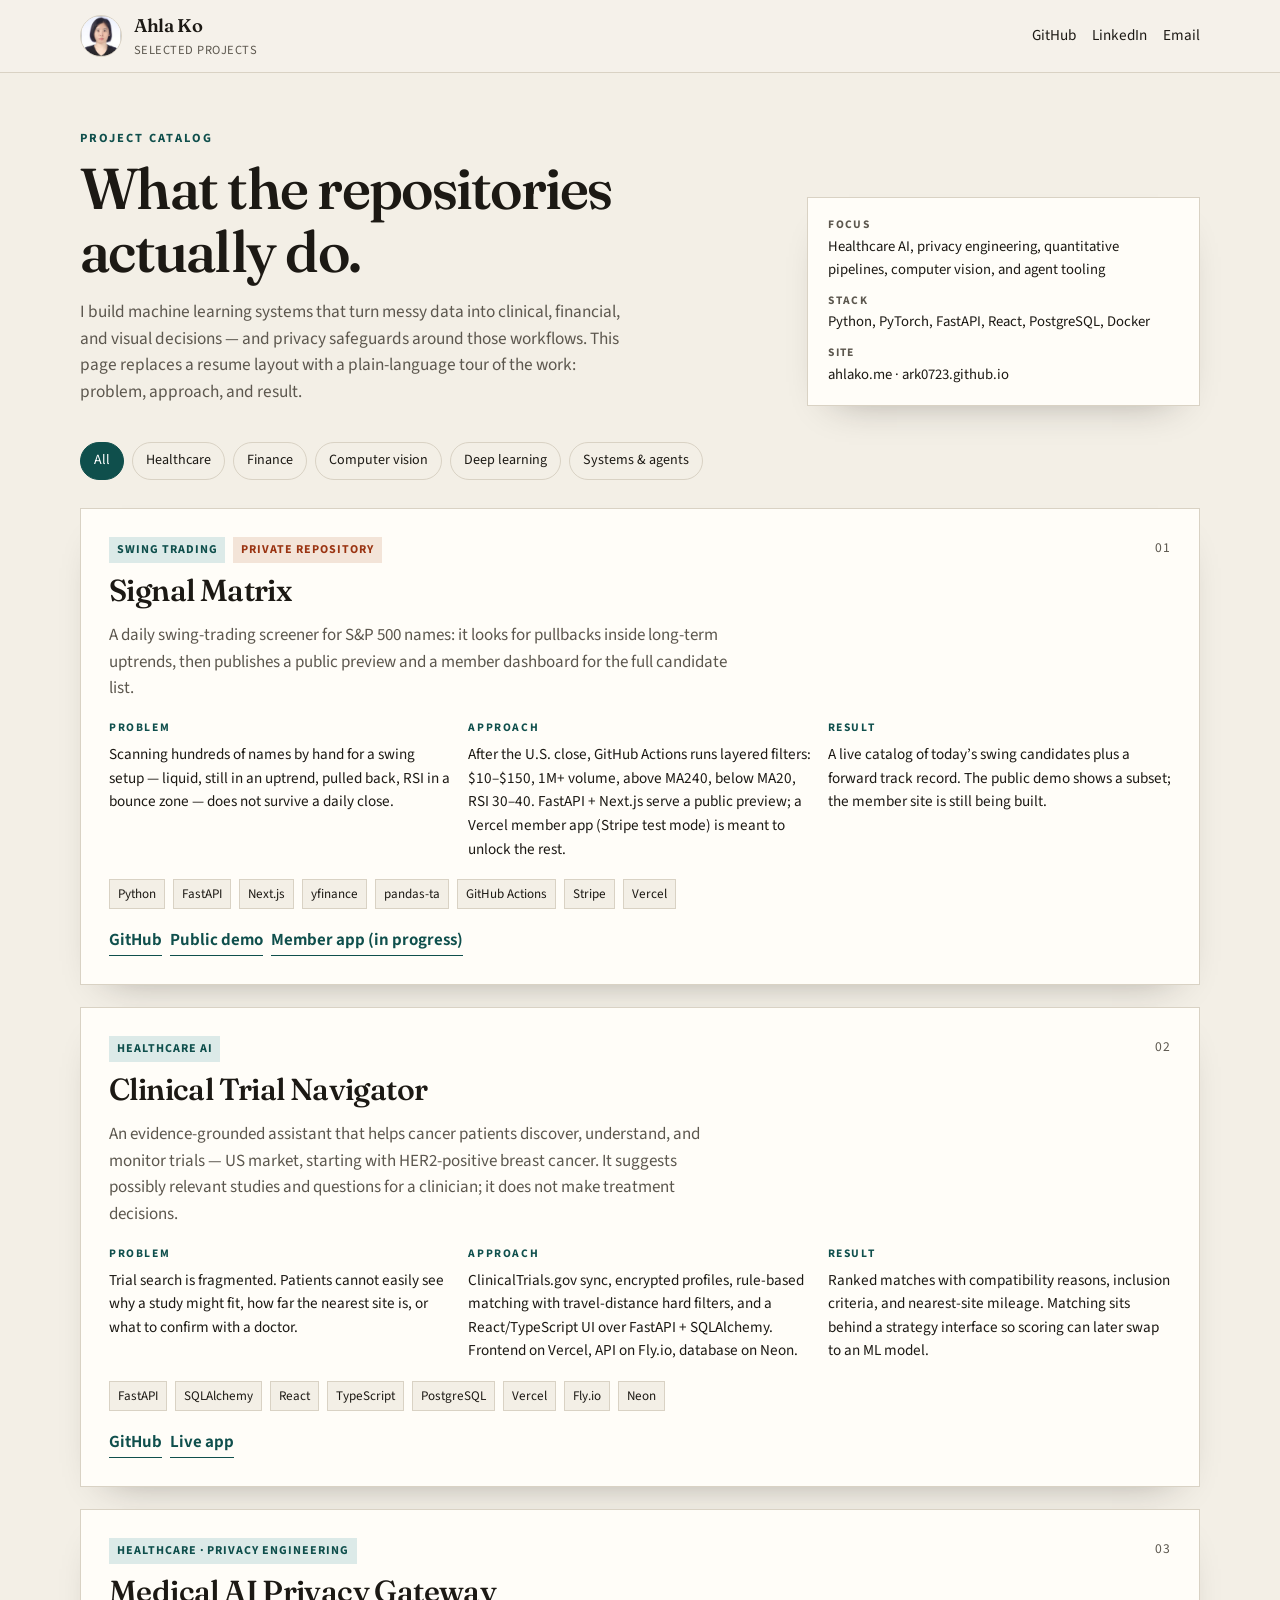
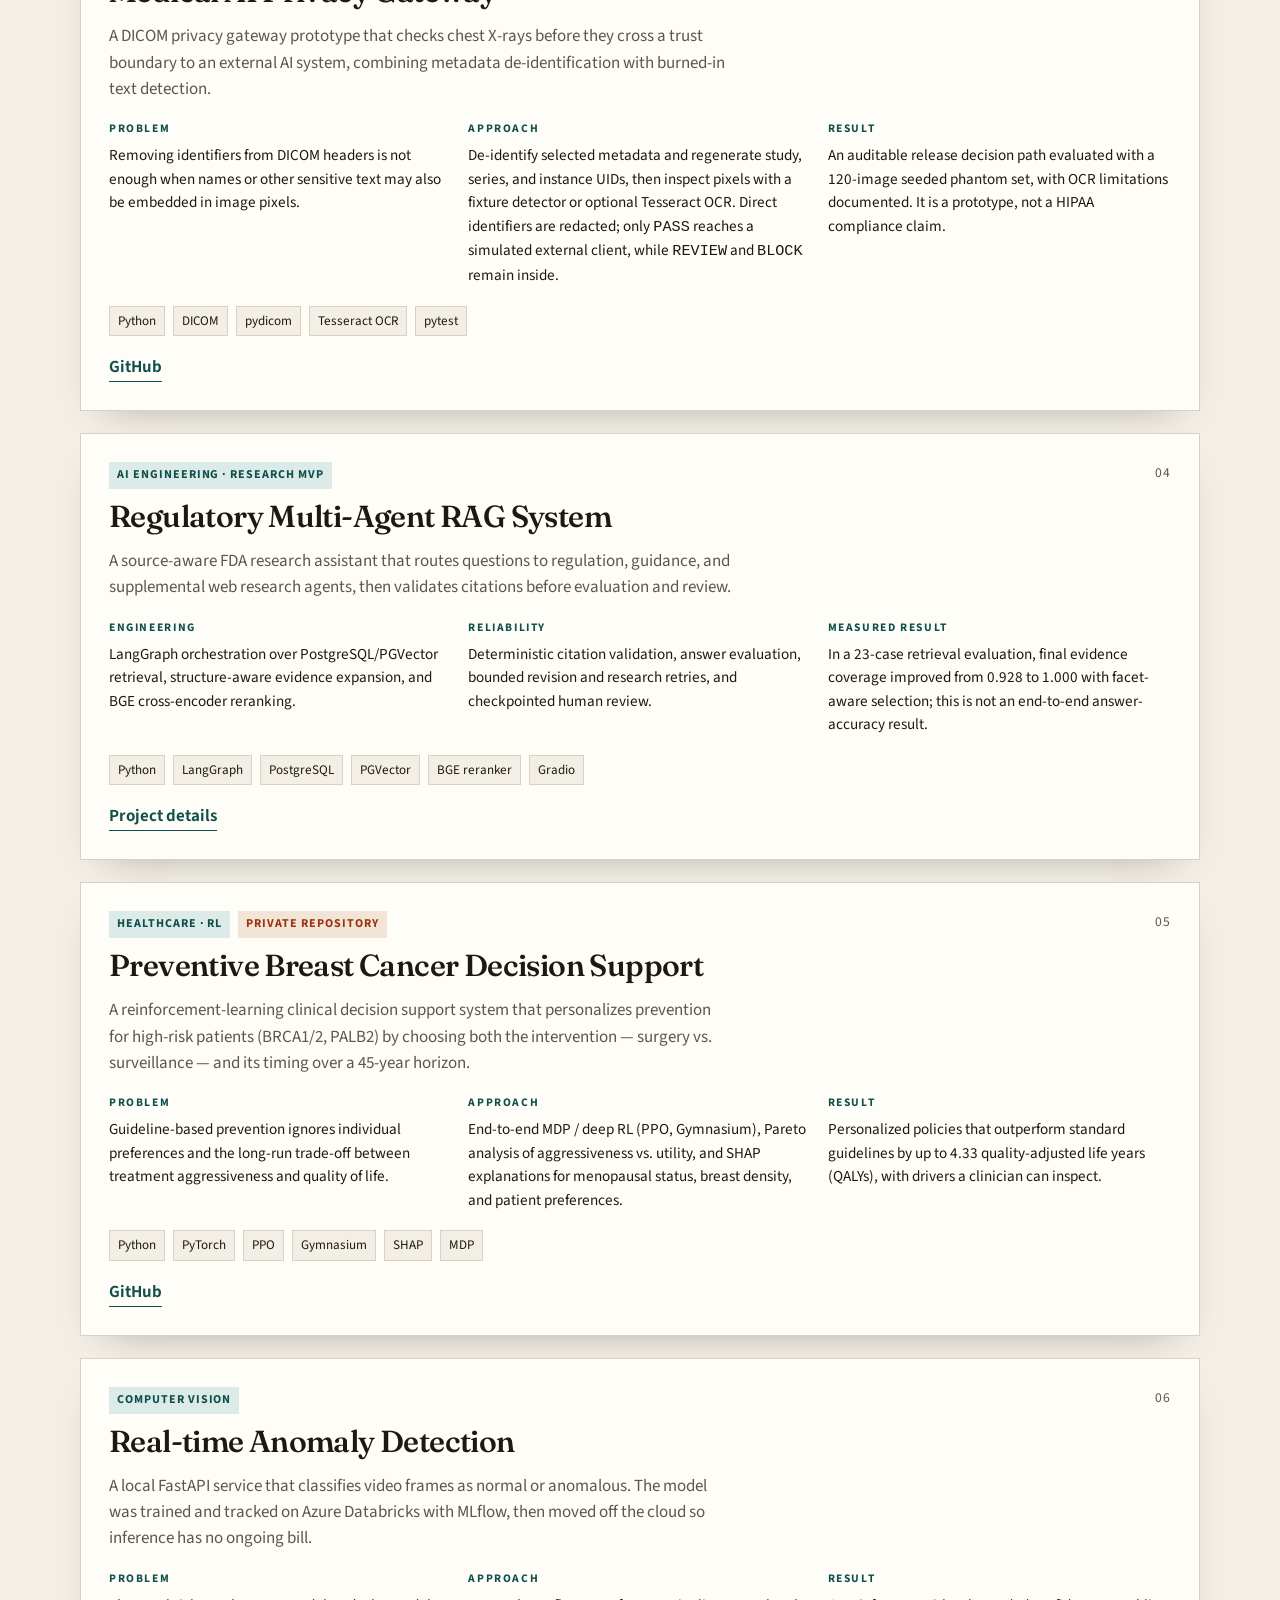
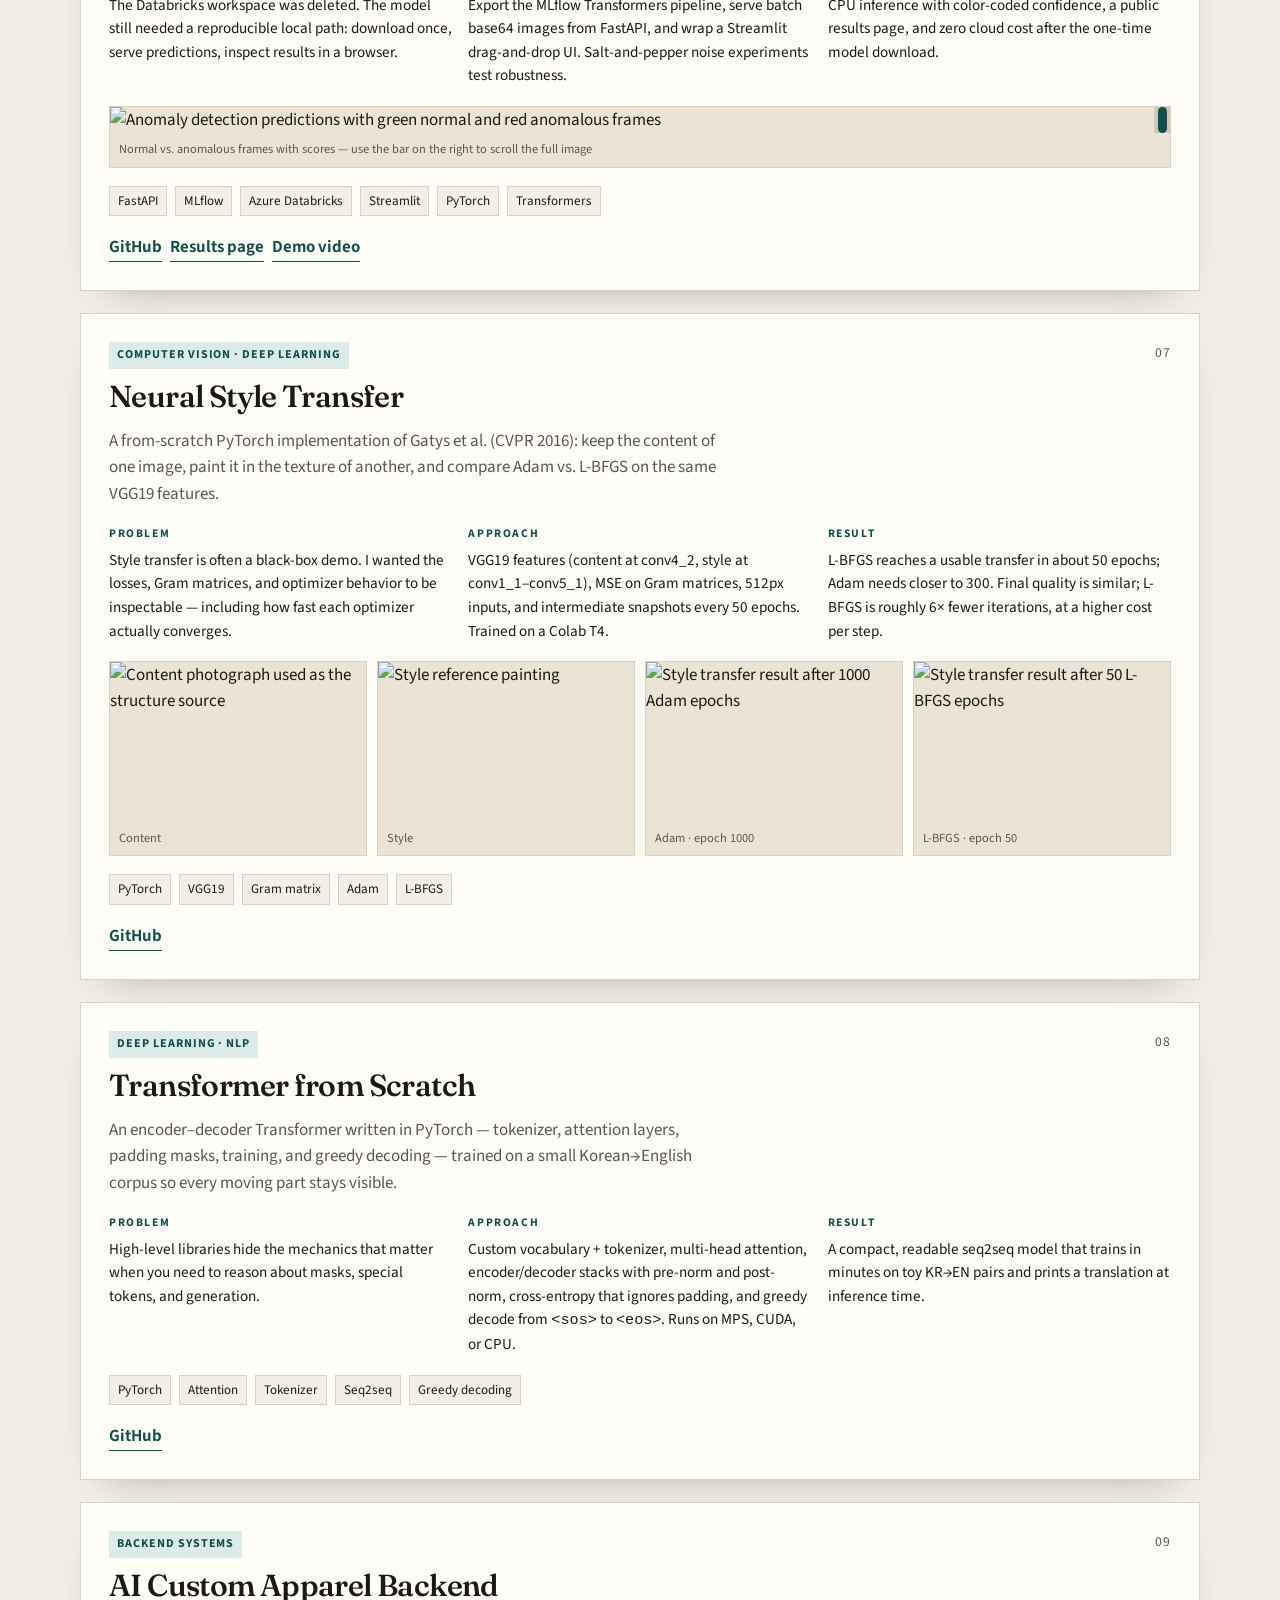
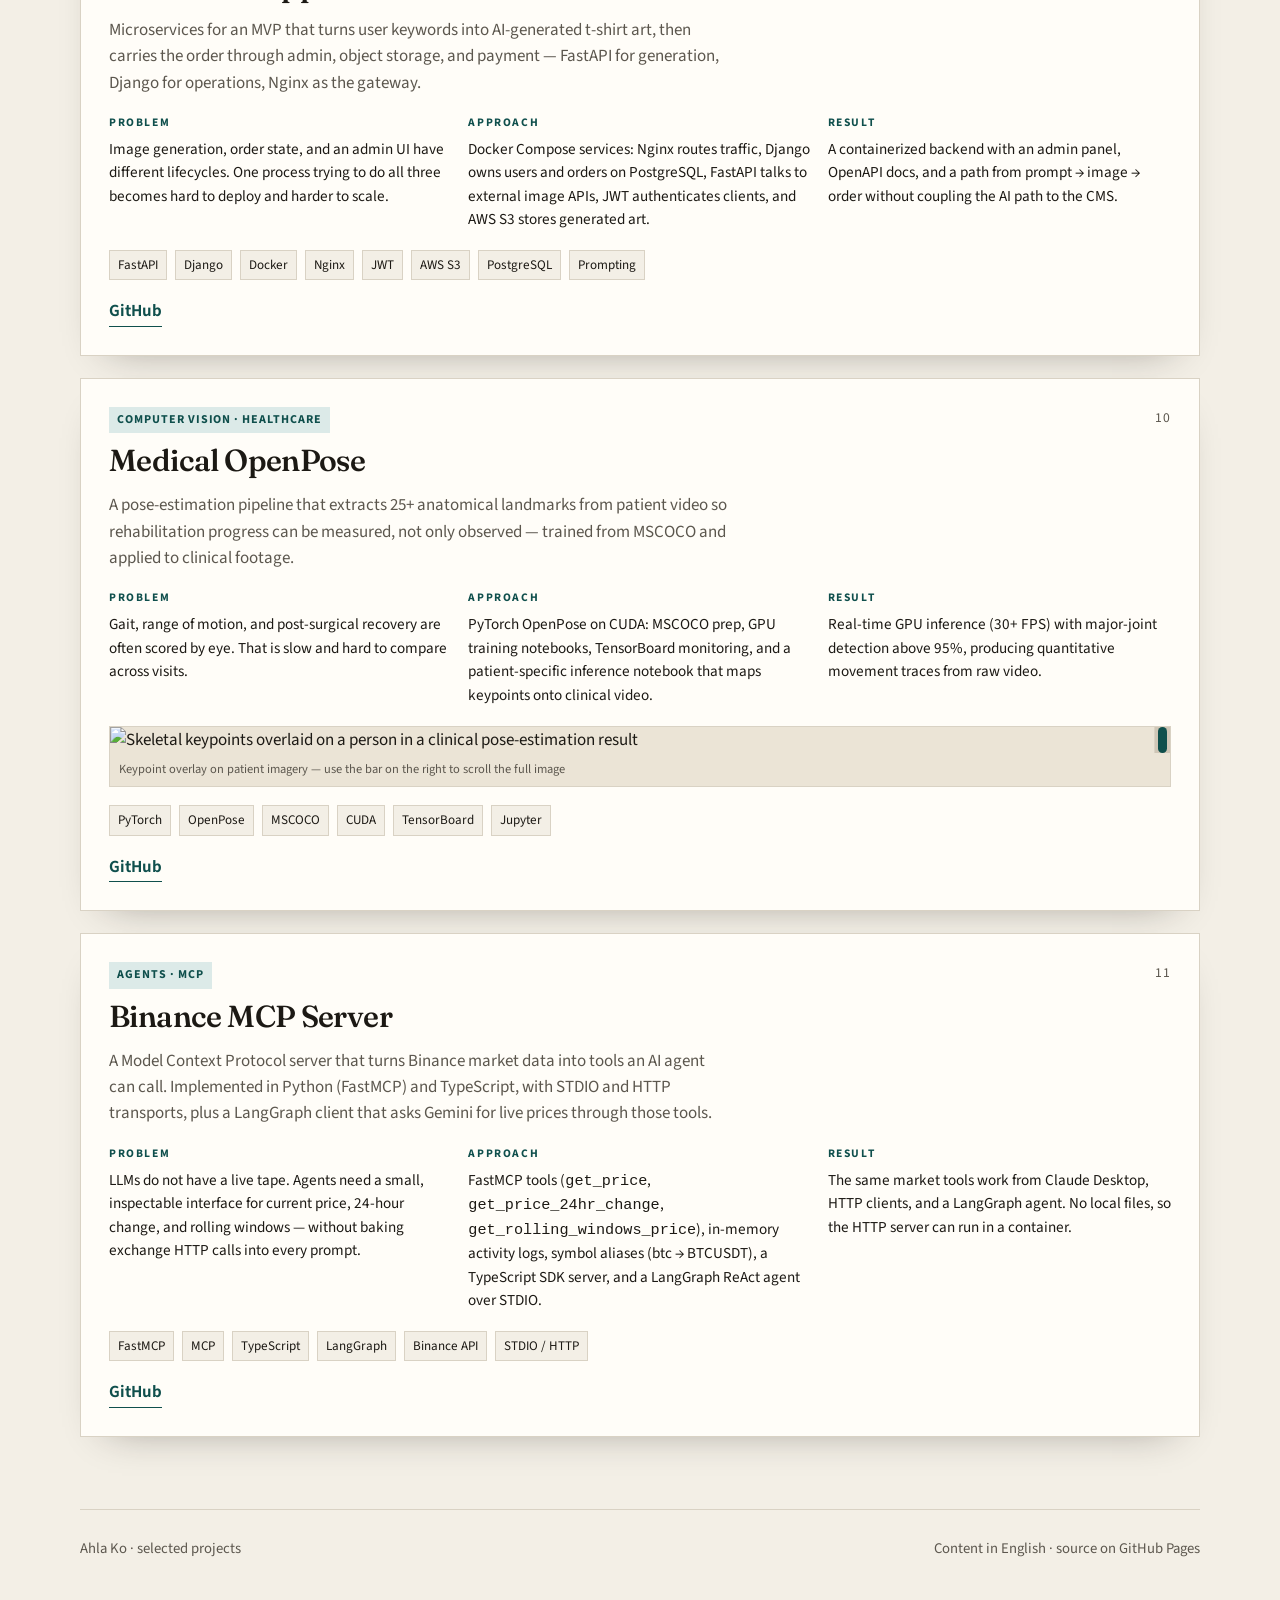
==== commit 6a482099: "Add medical AI privacy project" ====
--- a/index.html
+++ b/index.html
@@ -6,7 +6,7 @@
     <title>Ahla Ko — Selected Projects</title>
     <meta
       name="description"
-      content="Selected machine learning and systems projects by Ahla Ko: healthcare decision support, quantitative screening, computer vision, and agent tooling."
+      content="Selected machine learning and systems projects by Ahla Ko: healthcare decision support, medical data privacy, quantitative screening, computer vision, and agent tooling."
     />
     <meta property="og:title" content="Ahla Ko — Selected Projects" />
     <meta
@@ -54,15 +54,17 @@
           <p class="kicker">Project catalog</p>
           <h1>What the repositories actually do.</h1>
           <p class="lede">
-            I build machine learning systems that turn messy data into decisions —
-            clinical, financial, and visual. This page replaces a resume layout with
-            a plain-language tour of the work: problem, approach, and result.
+            I build machine learning systems that turn messy data into clinical,
+            financial, and visual decisions — and privacy safeguards around those
+            workflows. This page replaces a resume layout with a plain-language
+            tour of the work: problem, approach, and result.
           </p>
         </div>
         <aside class="hero-meta">
           <p>
             <strong>Focus</strong>
-            Healthcare AI, quantitative pipelines, computer vision, and agent tooling
+            Healthcare AI, privacy engineering, quantitative pipelines, computer
+            vision, and agent tooling
           </p>
           <p>
             <strong>Stack</strong>
@@ -195,6 +197,57 @@
           </div>
         </article>
 
+        <article class="project" data-tags="healthcare,systems">
+          <div class="project-top">
+            <div>
+              <div class="badge-row">
+                <span class="badge">Healthcare · Privacy engineering</span>
+              </div>
+              <h2>Medical AI Privacy Gateway</h2>
+              <p class="pitch">
+                A DICOM privacy gateway prototype that checks chest X-rays before
+                they cross a trust boundary to an external AI system, combining
+                metadata de-identification with burned-in text detection.
+              </p>
+            </div>
+            <span class="idx">03</span>
+          </div>
+          <div class="facts">
+            <div>
+              <h3>Problem</h3>
+              <p>
+                Removing identifiers from DICOM headers is not enough when names
+                or other sensitive text may also be embedded in image pixels.
+              </p>
+            </div>
+            <div>
+              <h3>Approach</h3>
+              <p>
+                De-identify selected metadata and regenerate study, series, and
+                instance UIDs, then inspect pixels with a fixture detector or
+                optional Tesseract OCR. Direct identifiers are redacted; only
+                <code>PASS</code> reaches a simulated external client, while
+                <code>REVIEW</code> and <code>BLOCK</code> remain inside.
+              </p>
+            </div>
+            <div>
+              <h3>Result</h3>
+              <p>
+                An auditable release decision path evaluated with a 120-image
+                seeded phantom set, with OCR limitations documented. It is a
+                prototype, not a HIPAA compliance claim.
+              </p>
+            </div>
+          </div>
+          <div class="tags">
+            <span>Python</span><span>DICOM</span><span>pydicom</span>
+            <span>Tesseract OCR</span><span>pytest</span>
+          </div>
+          <div class="links">
+            <a href="https://github.com/ark0723/MedicalAI_Privacy_Gateway">GitHub</a>
+          </div>
+        </article>
+
         <article class="project" data-tags="healthcare,systems,deeplearning">
           <div class="project-top">
             <div>
@@ -208,7 +261,7 @@
                 validates citations before evaluation and review.
               </p>
             </div>
-            <span class="idx">03</span>
+            <span class="idx">04</span>
           </div>
           <div class="facts">
             <div>
@@ -258,7 +311,7 @@
                 timing over a 45-year horizon.
               </p>
             </div>
-            <span class="idx">04</span>
+            <span class="idx">05</span>
           </div>
           <div class="facts">
             <div>
@@ -308,7 +361,7 @@
                 MLflow, then moved off the cloud so inference has no ongoing bill.
               </p>
             </div>
-            <span class="idx">05</span>
+            <span class="idx">06</span>
           </div>
           <div class="facts">
             <div>
@@ -377,7 +430,7 @@
                 and compare Adam vs. L-BFGS on the same VGG19 features.
               </p>
             </div>
-            <span class="idx">06</span>
+            <span class="idx">07</span>
           </div>
           <div class="facts">
             <div>
@@ -462,7 +515,7 @@
                 visible.
               </p>
             </div>
-            <span class="idx">07</span>
+            <span class="idx">08</span>
           </div>
           <div class="facts">
             <div>
@@ -512,7 +565,7 @@
                 as the gateway.
               </p>
             </div>
-            <span class="idx">08</span>
+            <span class="idx">09</span>
           </div>
           <div class="facts">
             <div>
@@ -563,7 +616,7 @@
                 only observed — trained from MSCOCO and applied to clinical footage.
               </p>
             </div>
-            <span class="idx">09</span>
+            <span class="idx">10</span>
           </div>
           <div class="facts">
             <div>
@@ -629,7 +682,7 @@
                 that asks Gemini for live prices through those tools.
               </p>
             </div>
-            <span class="idx">10</span>
+            <span class="idx">11</span>
           </div>
           <div class="facts">
             <div>
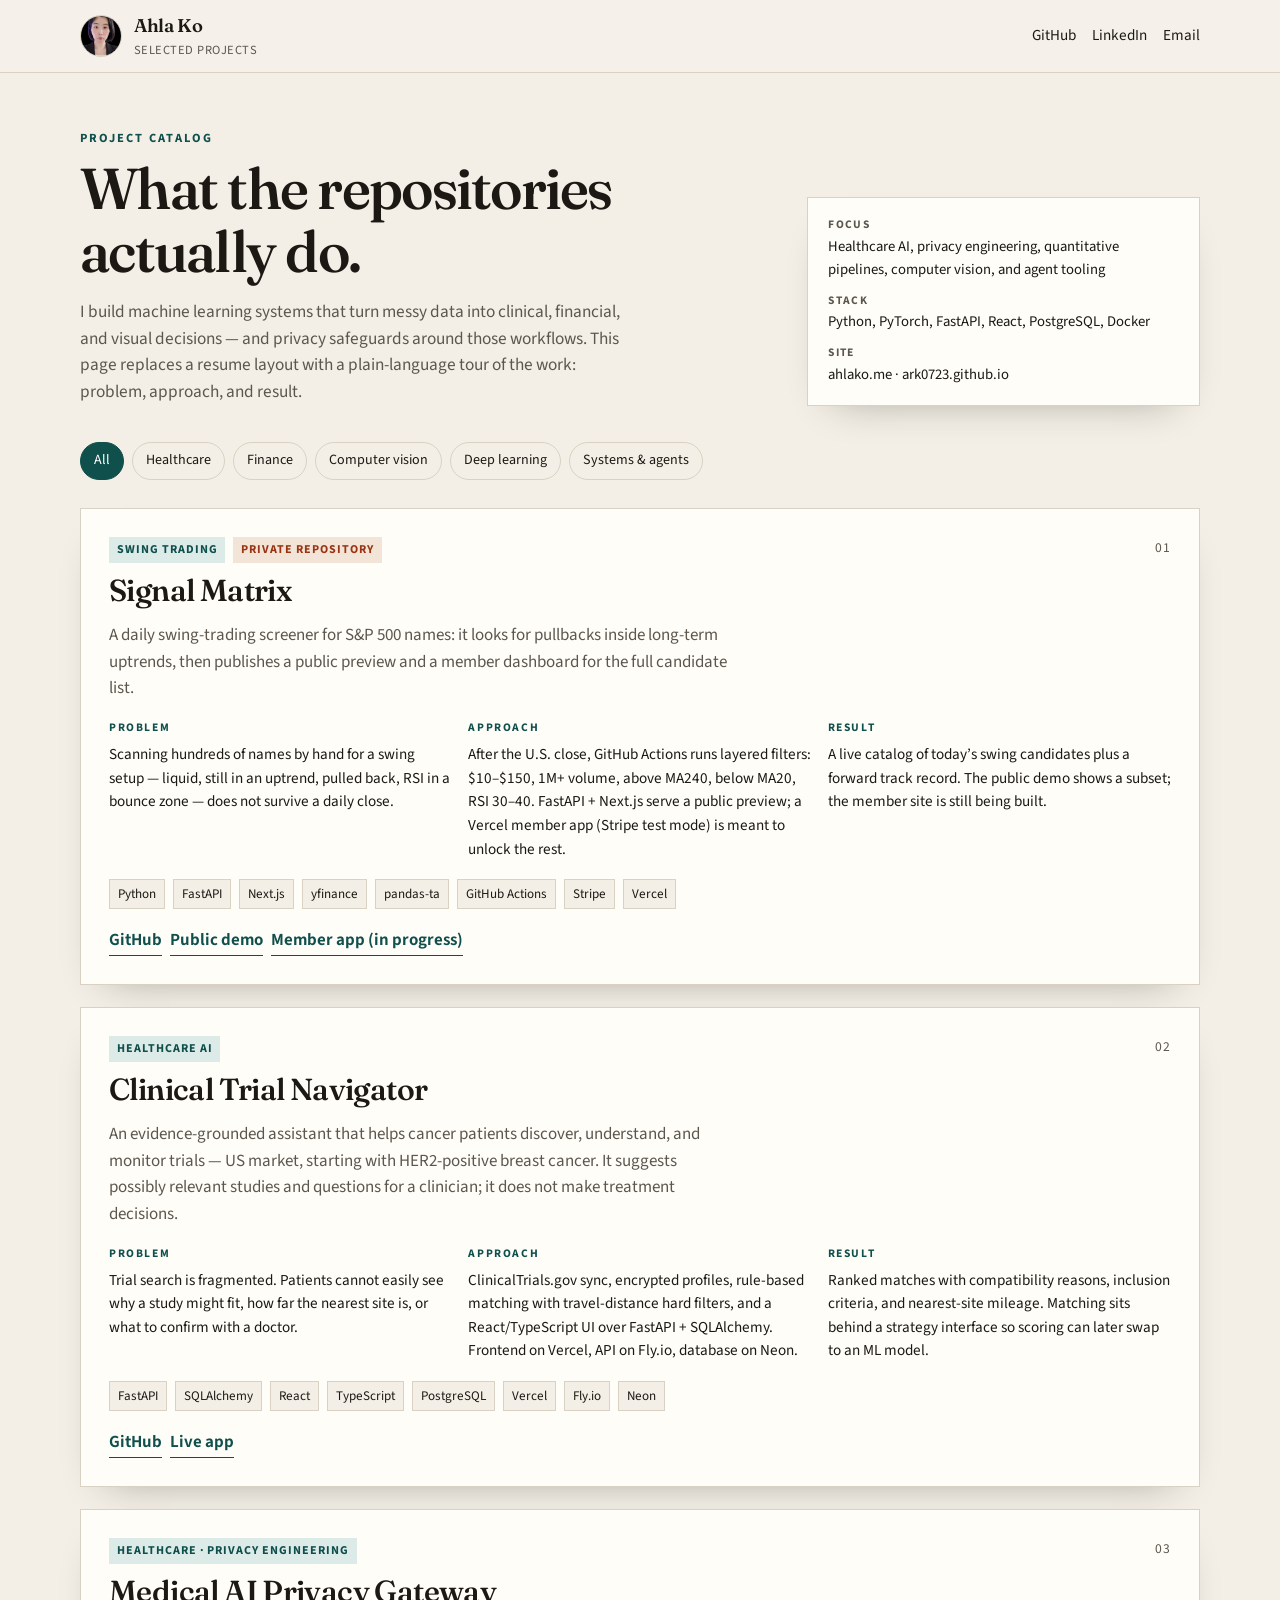
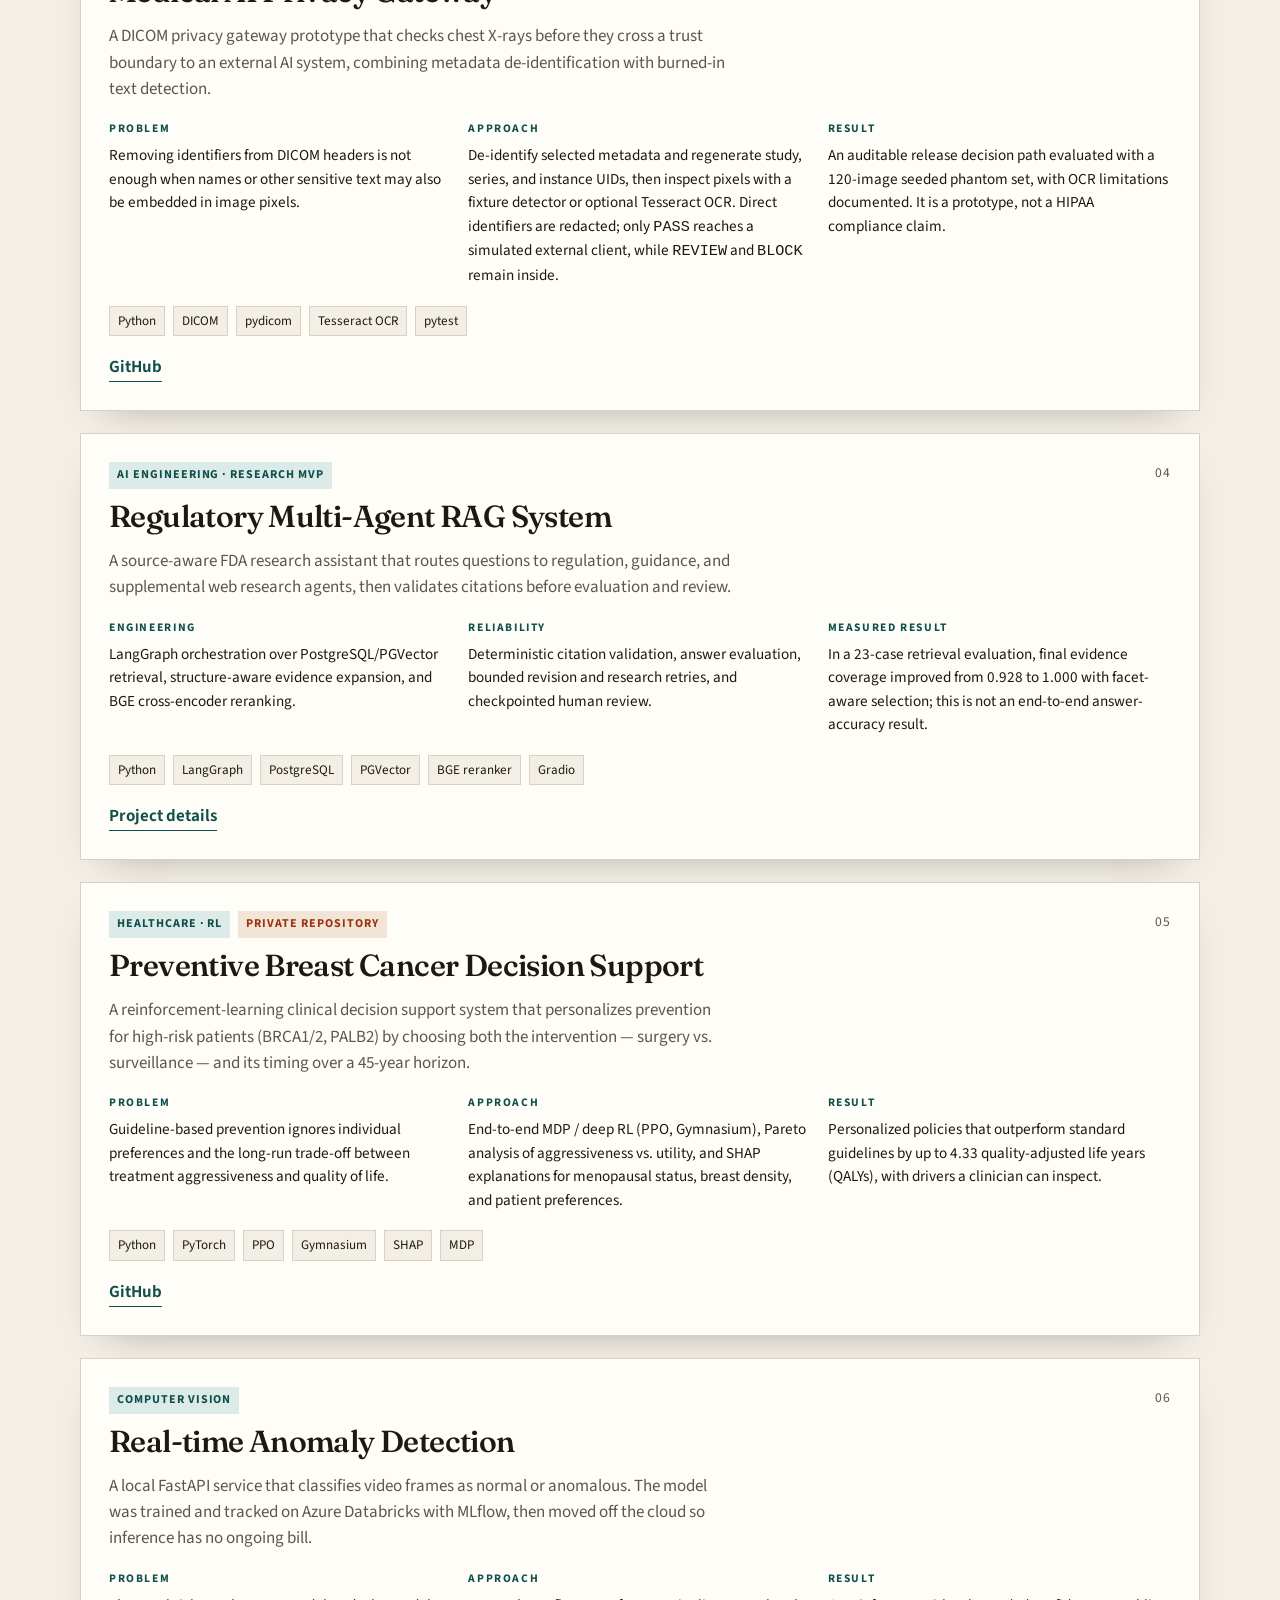
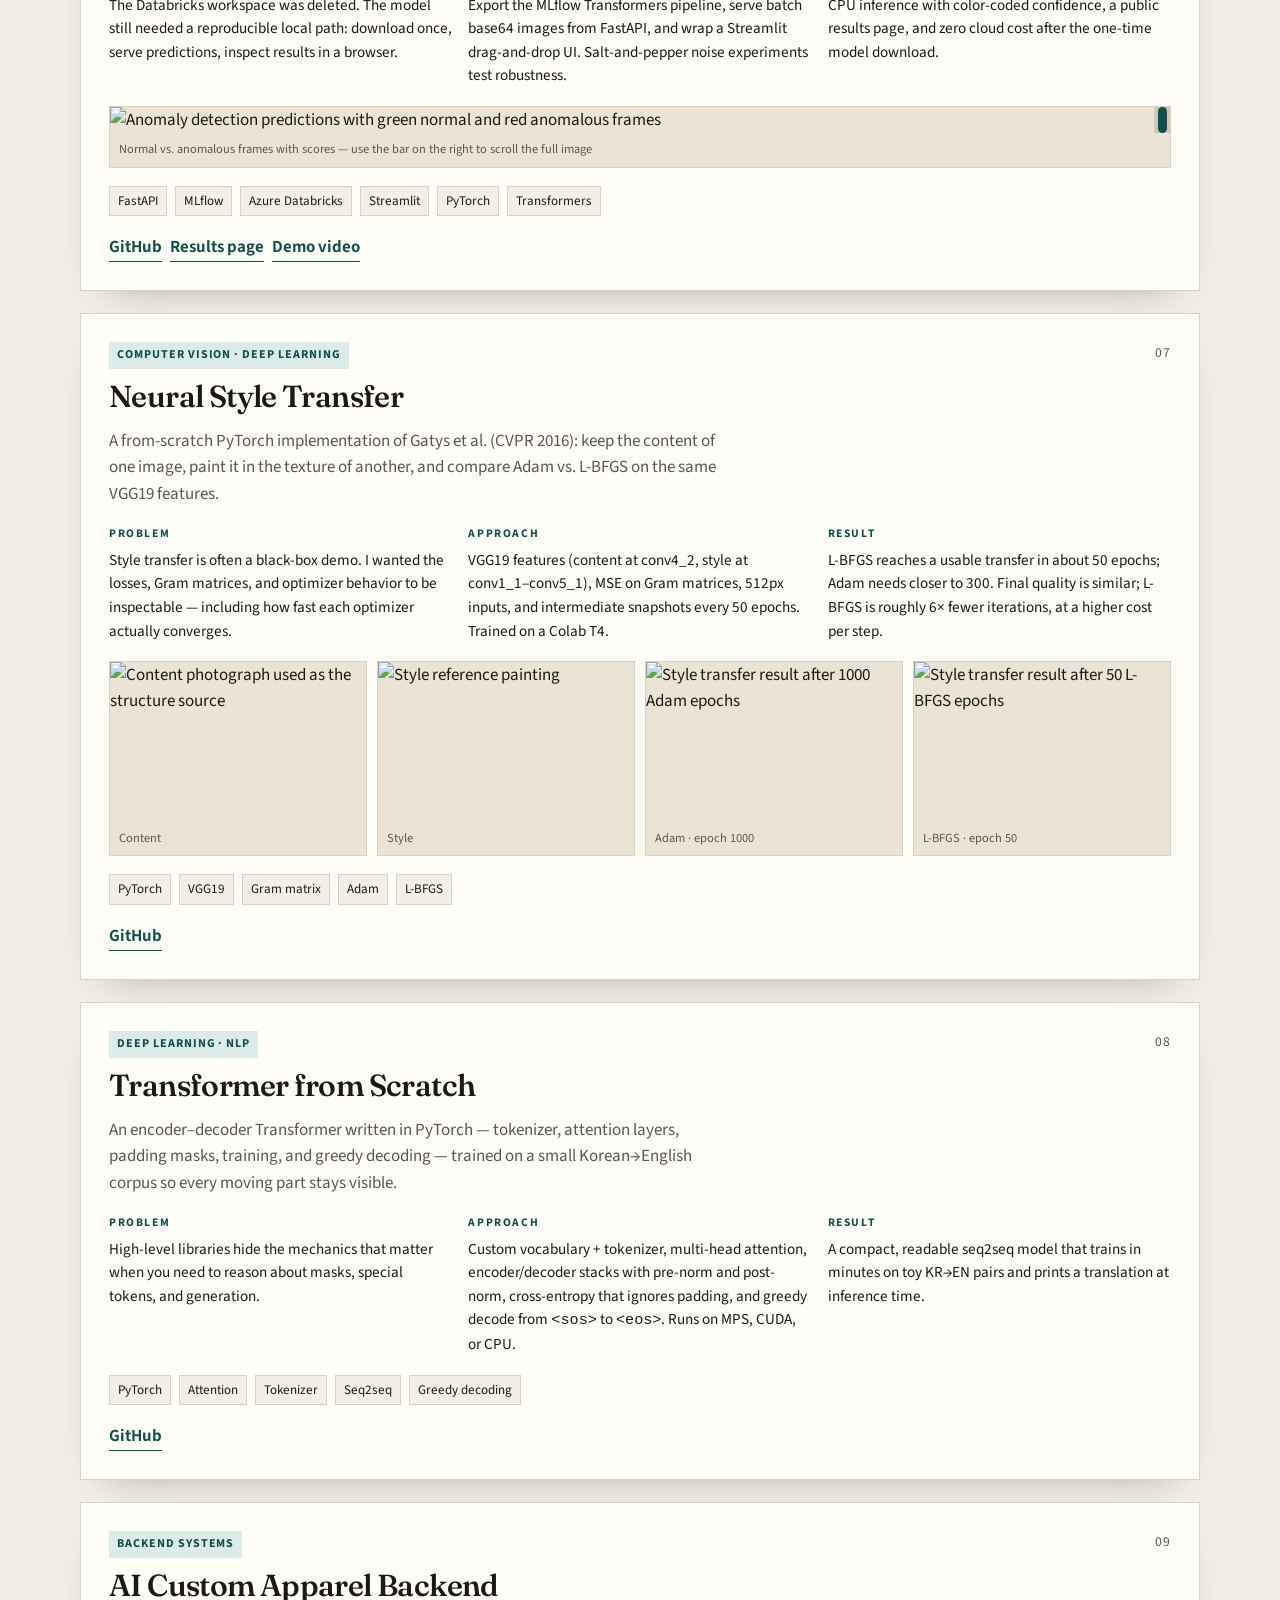
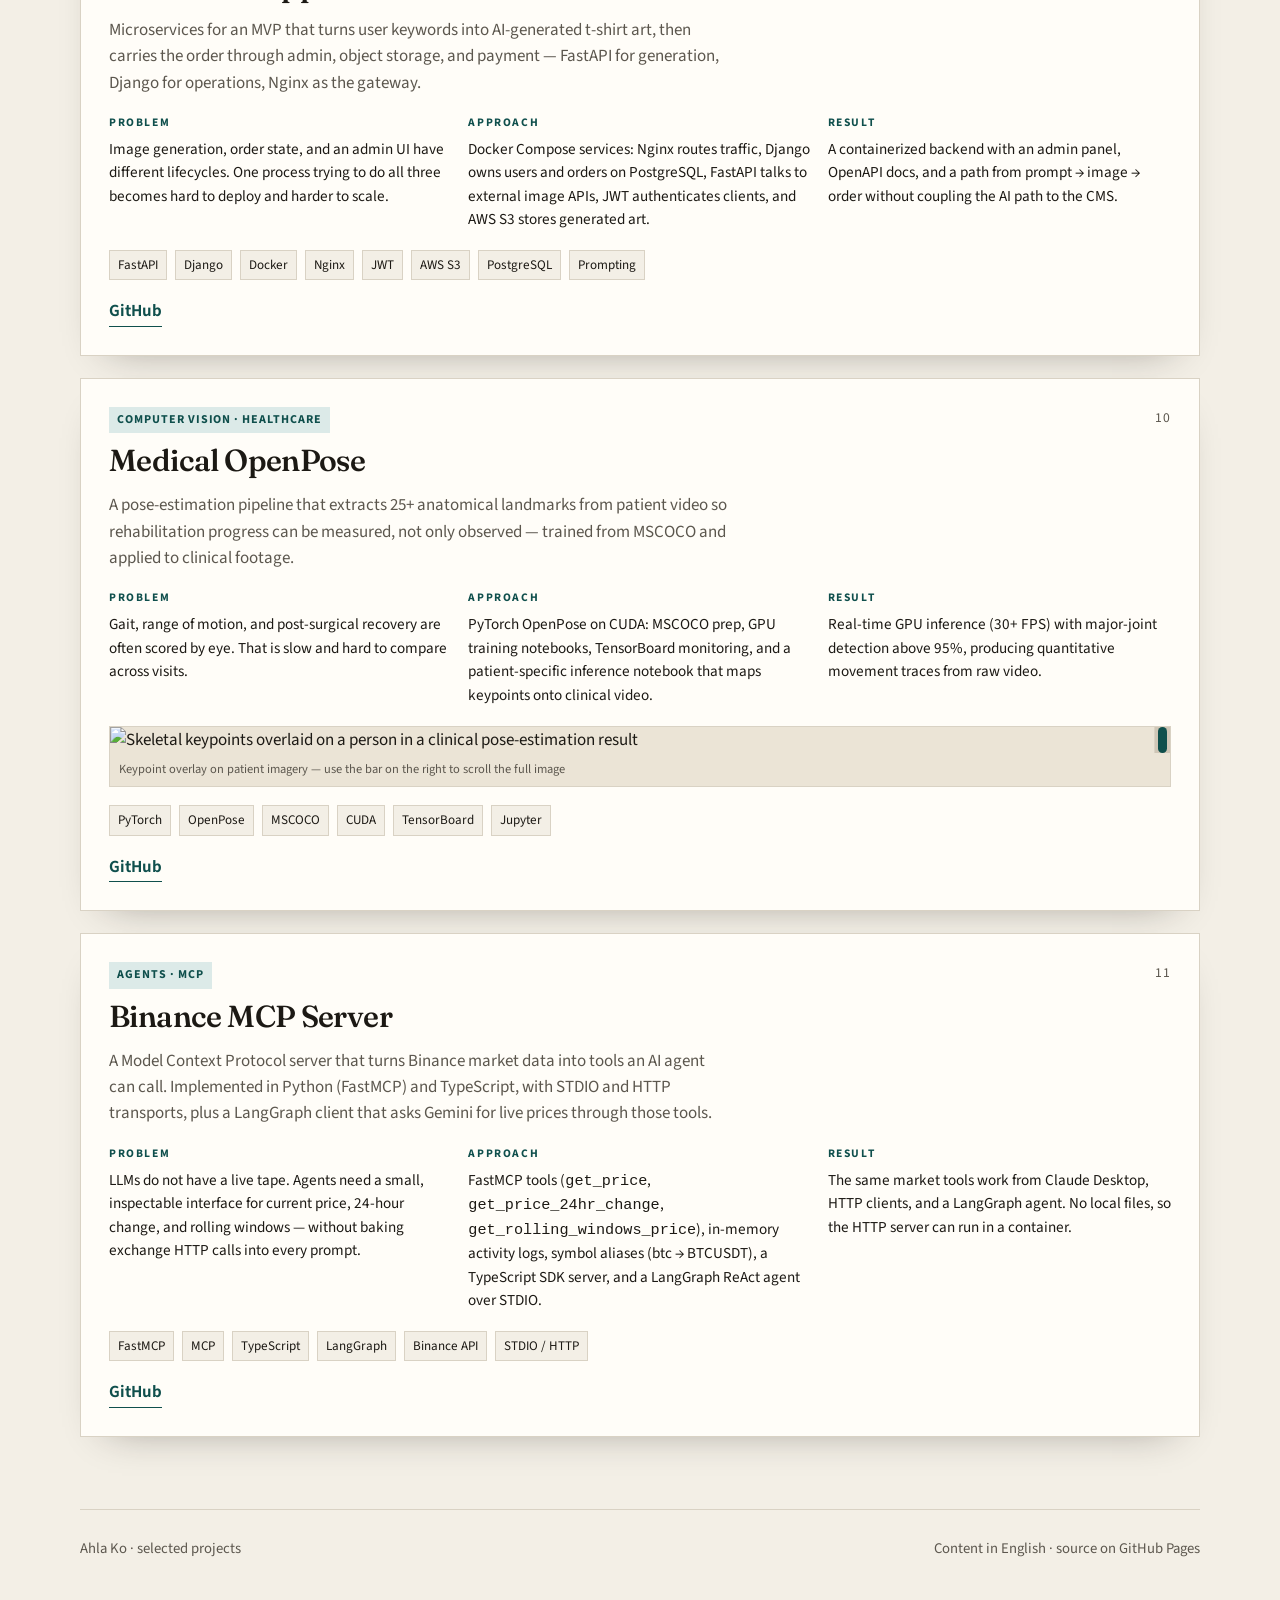
==== commit 65d898dd: "updated profile image." ====
--- a/index.html
+++ b/index.html
@@ -29,7 +29,7 @@
     <header>
       <div class="wrap nav">
         <a class="brand" href="#top">
-          <img src="assets/images/mypic.jpg" alt="Portrait of Ahla Ko" />
+          <img src="assets/images/mypic.png" alt="Portrait of Ahla Ko" />
           <div>
             <strong>Ahla Ko</strong>
             <span>Selected projects</span>
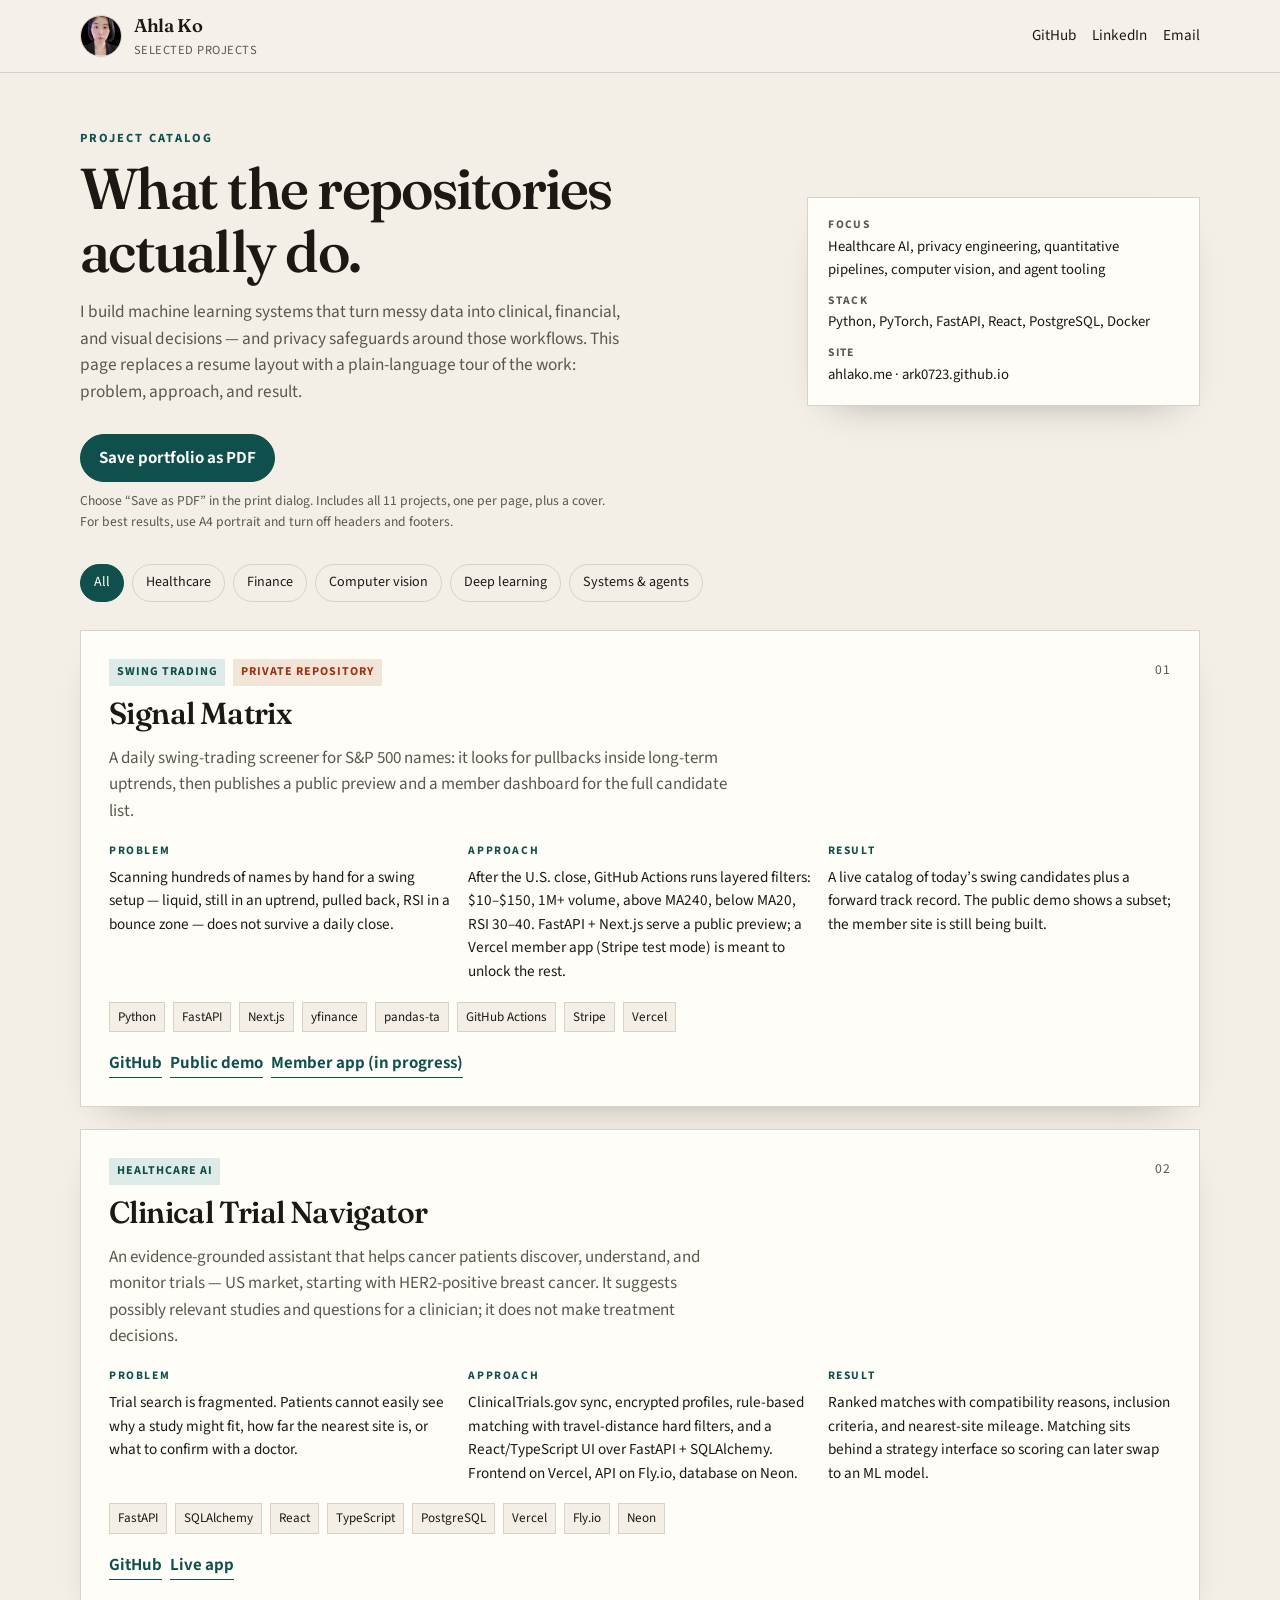
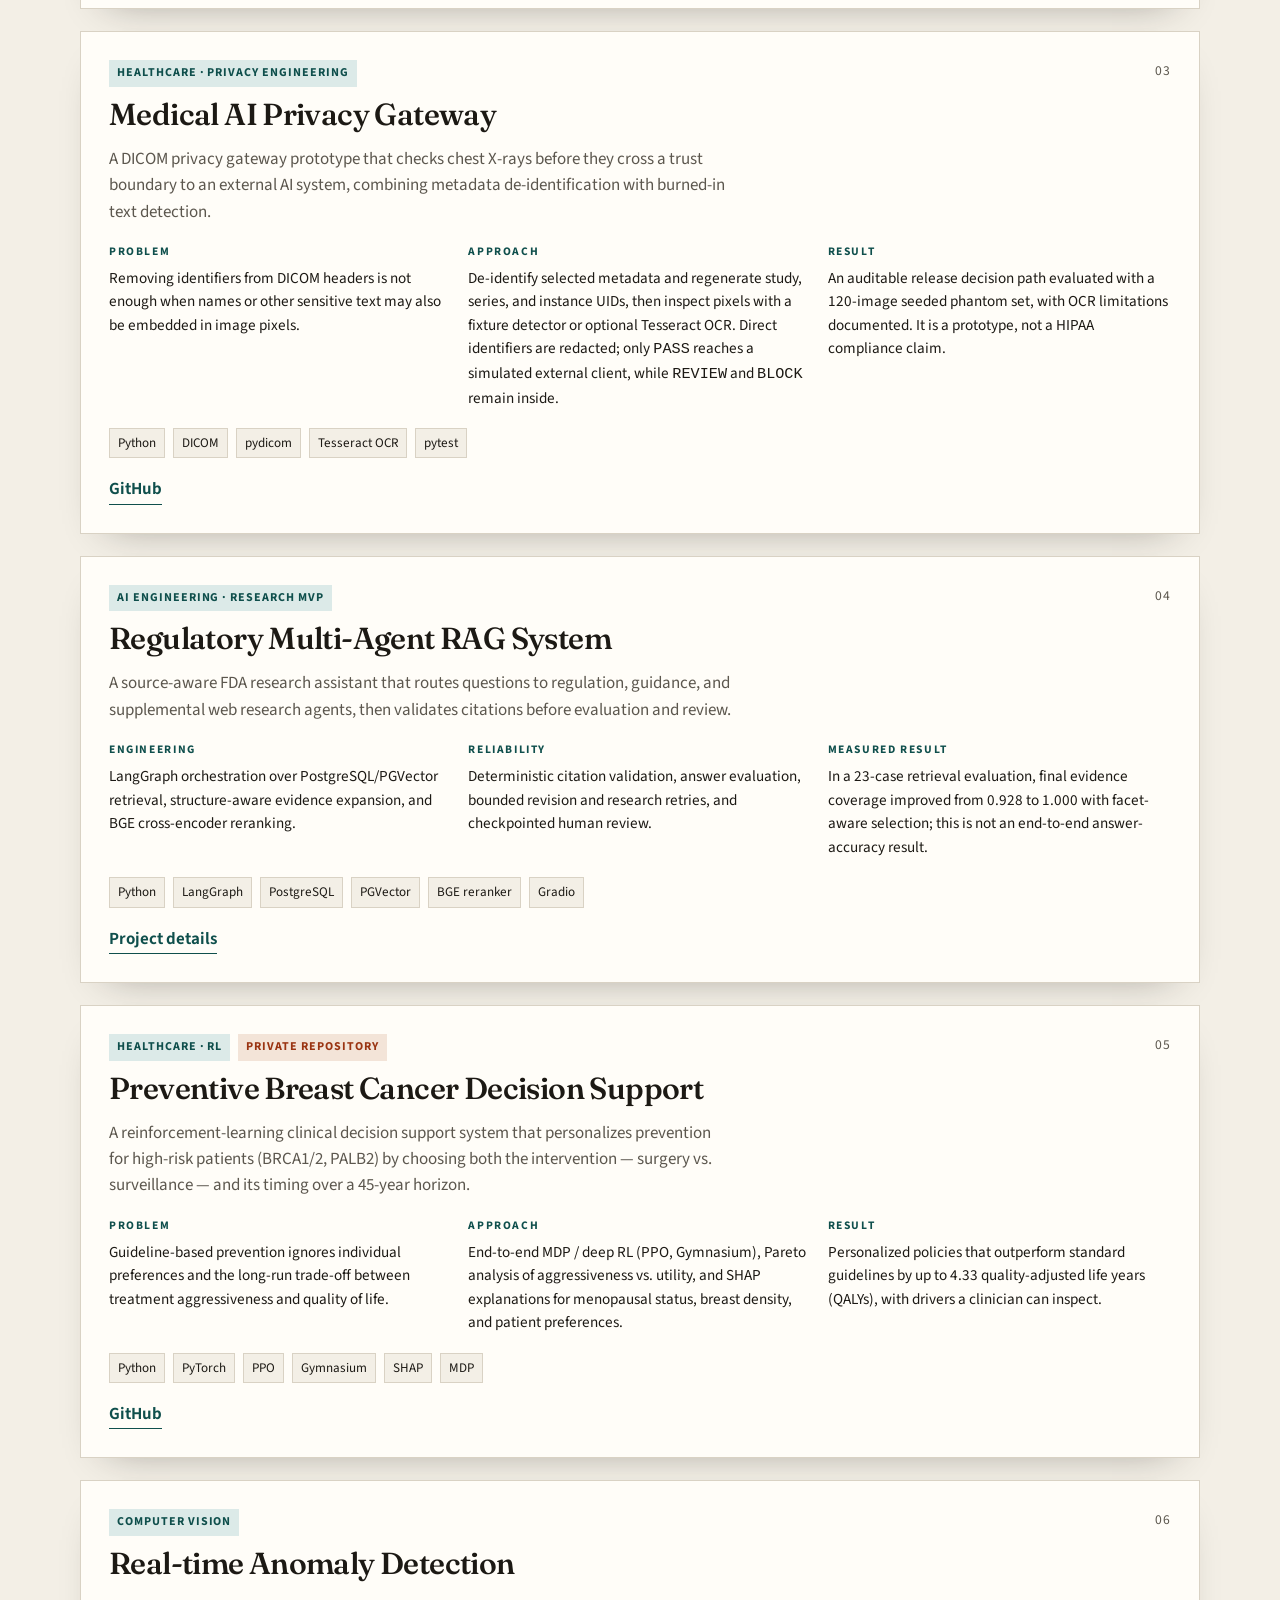
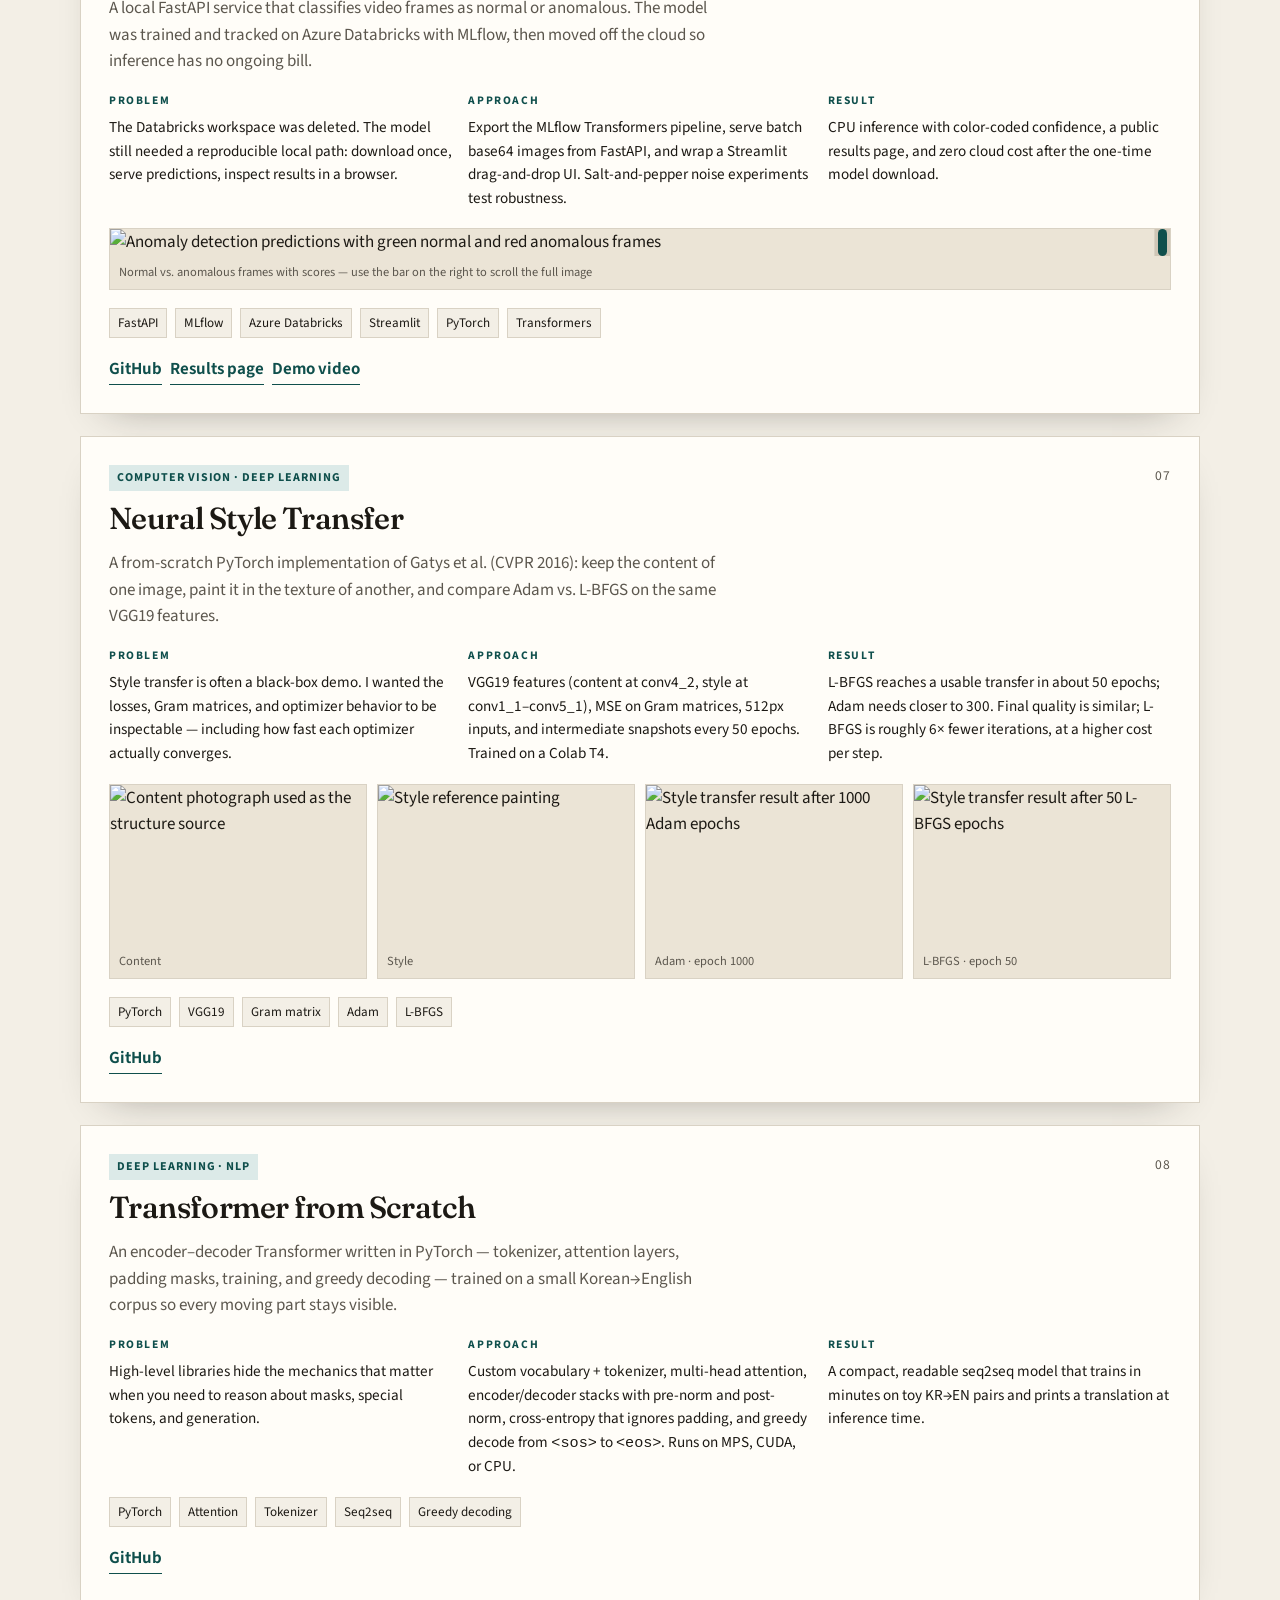
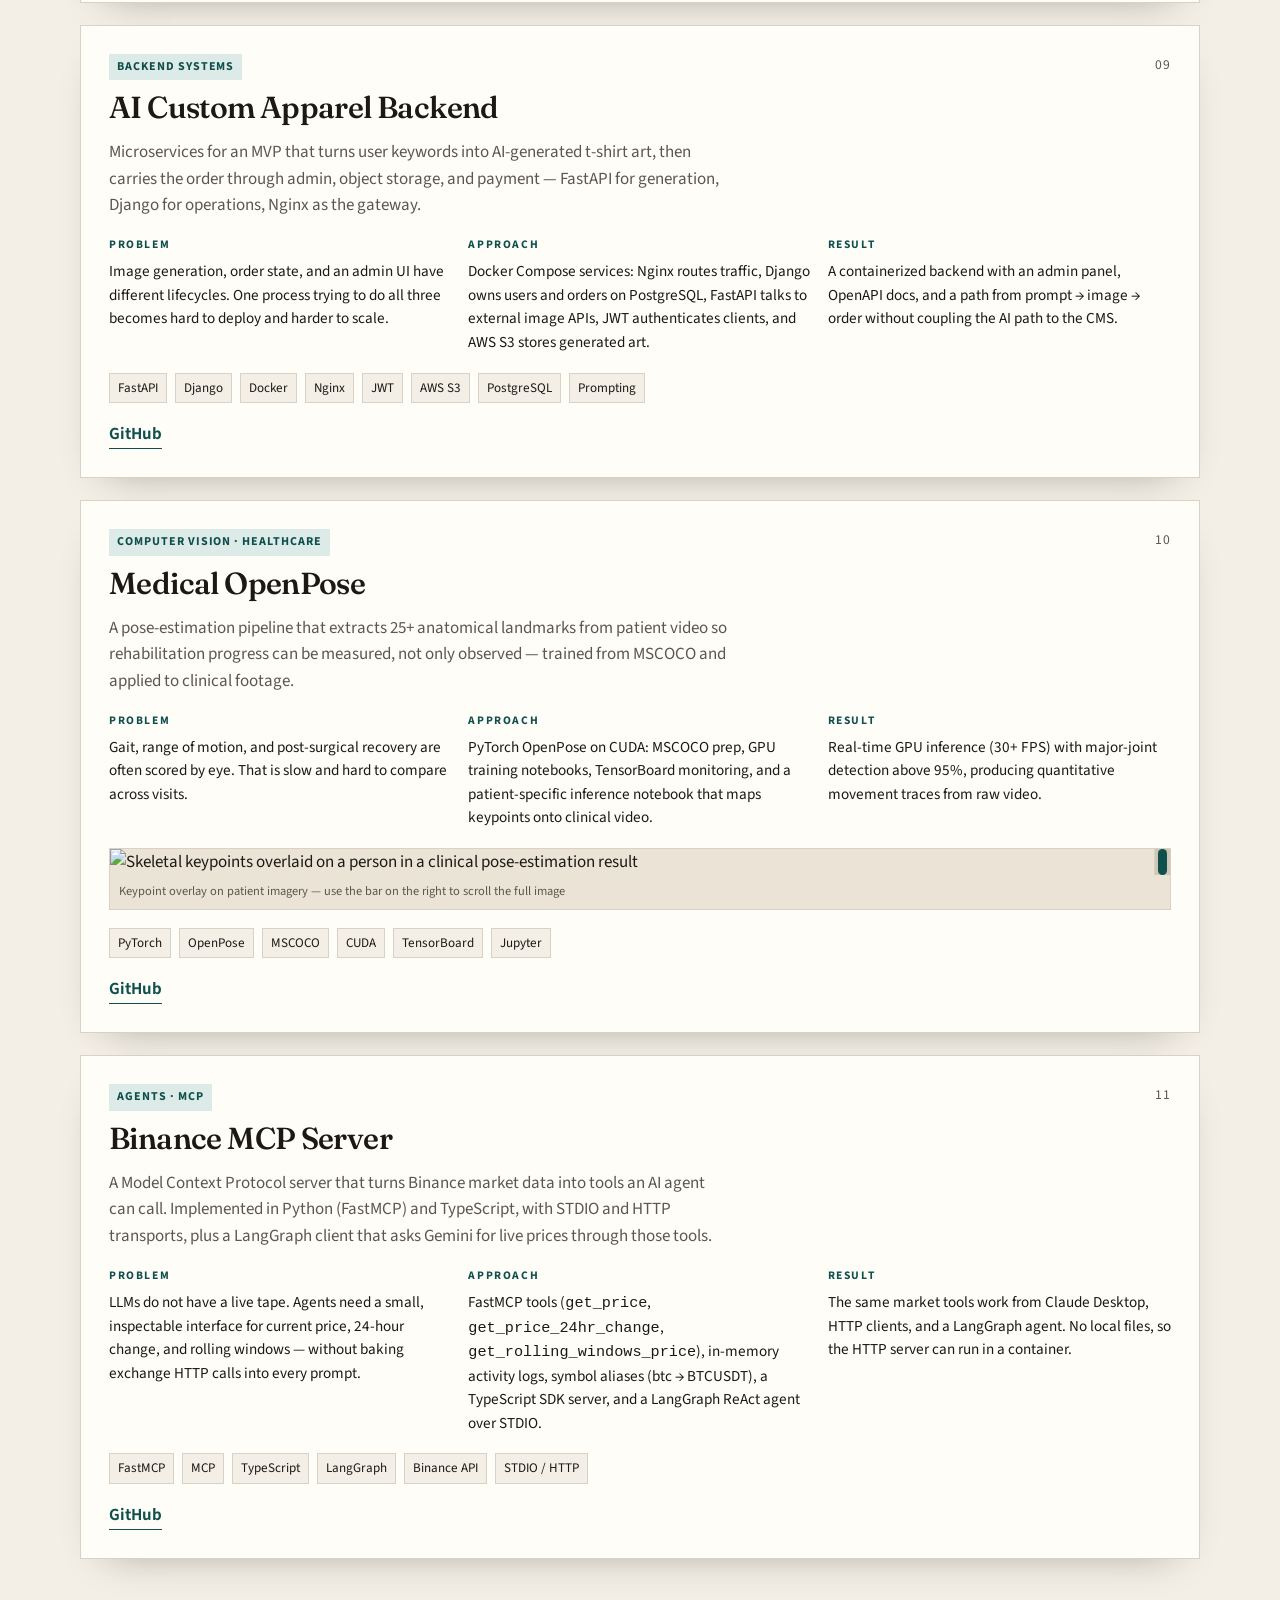
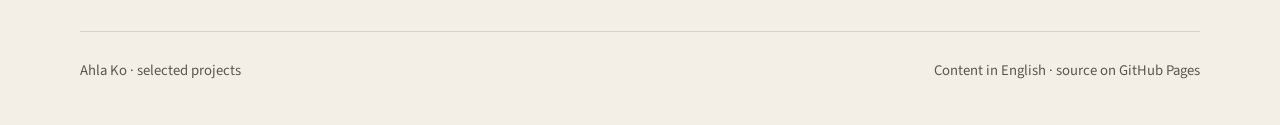
==== commit e515d846: "Add portfolio PDF export with one project per page" ====
--- a/index.html
+++ b/index.html
@@ -23,6 +23,7 @@
       rel="stylesheet"
     />
     <link rel="stylesheet" href="assets/css/portfolio.css" />
+    <link rel="stylesheet" href="assets/css/portfolio-print.css" media="print" />
   </head>
   <body>
     <a class="skip" href="#projects">Skip to projects</a>
@@ -76,6 +77,11 @@
           </p>
         </aside>
       </section>
+
+      <div class="wrap pdf-tools">
+        <button class="pdf-button" id="save-pdf" type="button" aria-describedby="pdf-help">Save portfolio as PDF</button>
+        <p id="pdf-help">Choose “Save as PDF” in the print dialog. Includes all 11 projects, one per page, plus a cover. For best results, use A4 portrait and turn off headers and footers.</p>
+      </div>
 
       <div class="wrap">
         <div class="filters" role="tablist" aria-label="Filter projects">
@@ -736,6 +742,20 @@
       const empty = document.getElementById("empty");
       const emailLink = document.querySelector(".email-link");
       const toast = document.getElementById("copy-toast");
+      const pdfButton = document.getElementById("save-pdf");
+
+      pdfButton.addEventListener("click", async () => {
+        pdfButton.disabled = true;
+        try {
+          await Promise.all([
+            document.fonts.ready,
+            ...Array.from(document.images, (img) => img.decode().catch(() => {})),
+          ]);
+          window.print();
+        } finally {
+          pdfButton.disabled = false;
+        }
+      });
 
       buttons.forEach((button) => {
         button.addEventListener("click", () => {
--- a/assets/css/portfolio.css
+++ b/assets/css/portfolio.css
@@ -211,6 +211,32 @@
   padding: 8px 0 28px;
 }
 
+.pdf-tools {
+  padding: 0 0 24px;
+}
+
+.pdf-button {
+  border: 1px solid var(--accent);
+  border-radius: 999px;
+  padding: 10px 18px;
+  background: var(--accent);
+  color: white;
+  font: inherit;
+  font-weight: 650;
+  cursor: pointer;
+}
+
+.pdf-button:hover { background: var(--ink); }
+.pdf-button:focus-visible { outline: 3px solid var(--accent); outline-offset: 3px; }
+.pdf-button:disabled { opacity: 0.65; cursor: wait; }
+
+.pdf-tools p {
+  max-width: 76ch;
+  margin: 8px 0 0;
+  color: var(--muted);
+  font-size: 0.85rem;
+}
+
 .filter {
   border: 1px solid var(--line);
   background: transparent;
--- a/assets/css/portfolio-print.css
+++ b/assets/css/portfolio-print.css
@@ -0,0 +1,75 @@
+@page {
+  size: A4 portrait;
+  margin: 15mm;
+}
+
+/* This sheet belongs only to the catalog; detail pages keep their own layout. */
+html { scroll-behavior: auto; }
+body {
+  background: white;
+  font-size: 11pt;
+  line-height: 1.45;
+  print-color-adjust: exact;
+  -webkit-print-color-adjust: exact;
+}
+.wrap { width: 100%; max-width: none; }
+.skip, .nav-links, .pdf-tools, .filters, footer, .toast, .empty,
+.empty.is-visible, .scroll-bar { display: none !important; }
+header {
+  position: static;
+  background: white;
+  backdrop-filter: none;
+}
+.nav { min-height: 22mm; padding: 0; align-items: center; }
+.brand { color: var(--ink); }
+.brand img { width: 14mm; height: 14mm; }
+.brand strong { font-size: 20pt; }
+.hero {
+  display: grid;
+  grid-template-columns: 1fr;
+  gap: 12mm;
+  padding: 24mm 0 0;
+  align-items: start;
+}
+h1 { font-size: 34pt; }
+.lede { font-size: 13pt; max-width: none; }
+.hero-meta { box-shadow: none; gap: 6mm; padding: 7mm; }
+.hero-meta p { font-size: 11pt; }
+.hero-meta::after {
+  content: "Contact: ark0723@gmail.com · github.com/ark0723 · linkedin.com/in/ahlako";
+  font-size: 10pt;
+  overflow-wrap: anywhere;
+}
+.list { display: block; padding: 0; }
+.project, .project[hidden] {
+  display: grid !important;
+  break-before: page;
+  break-inside: avoid;
+  page-break-before: always;
+  page-break-inside: avoid;
+  align-content: start;
+  gap: 6mm;
+  padding: 7mm;
+  margin: 0;
+  box-shadow: none;
+  background: white;
+}
+.project-top { gap: 5mm; }
+h2 { font-size: 24pt; line-height: 1.15; }
+.pitch { font-size: 11pt; max-width: none; }
+.facts { grid-template-columns: 1fr; gap: 5mm; }
+.facts h3 { font-size: 8pt; margin-bottom: 2mm; }
+.facts p { font-size: 10.5pt; }
+.badge { font-size: 8pt; }
+.tags, .links { gap: 2mm 3mm; }
+.tags span { font-size: 8pt; padding: 1mm 2mm; }
+.links { font-size: 9pt; overflow-wrap: anywhere; }
+.links a { border: 0; text-decoration: underline; }
+.gallery { grid-template-columns: repeat(4, minmax(0, 1fr)); gap: 2mm; }
+.gallery img { height: 30mm; object-fit: contain; }
+.gallery--scroll { grid-template-columns: 1fr; }
+.gallery--scroll .shot-wrap { display: block; }
+.gallery--scroll .shot { max-height: none; overflow: visible; }
+.gallery--scroll img { width: 100%; height: 65mm; object-fit: contain; }
+.gallery figcaption { font-size: 8pt; padding: 2mm; }
+code { overflow-wrap: anywhere; }
